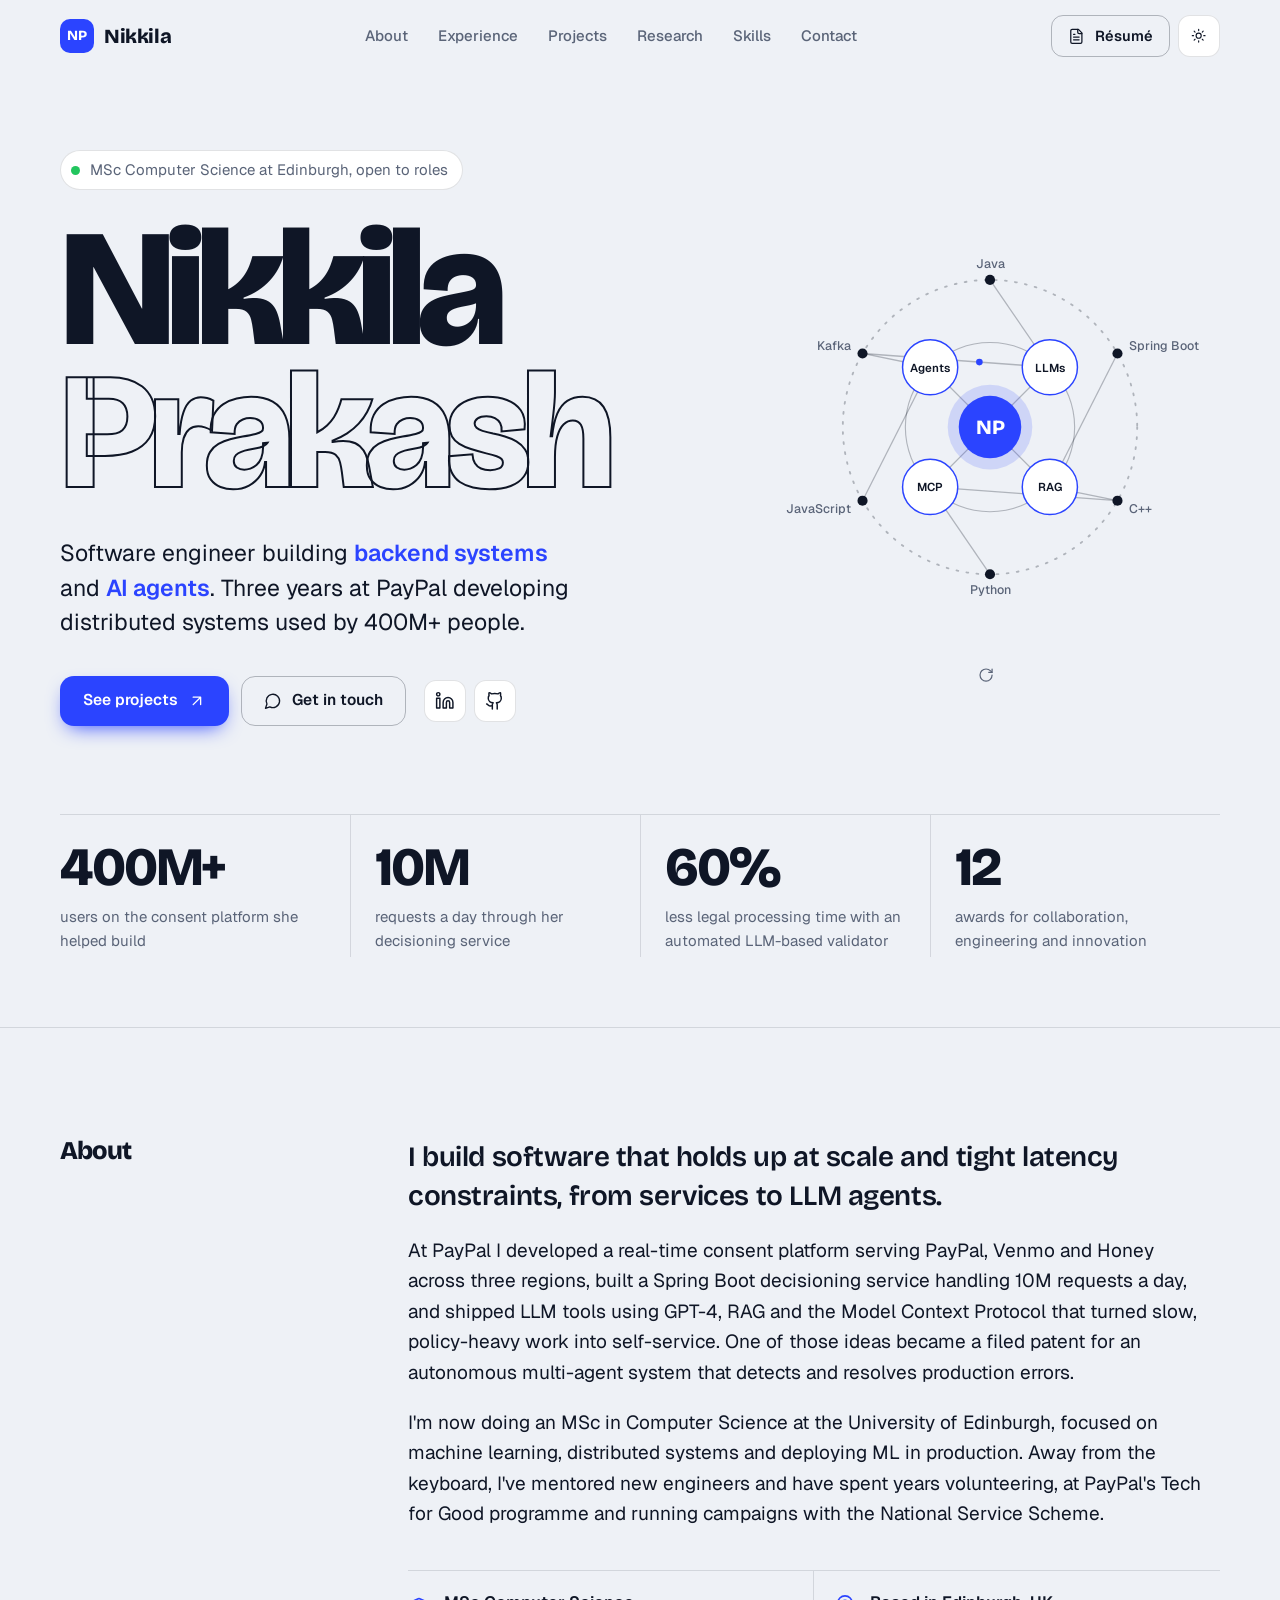
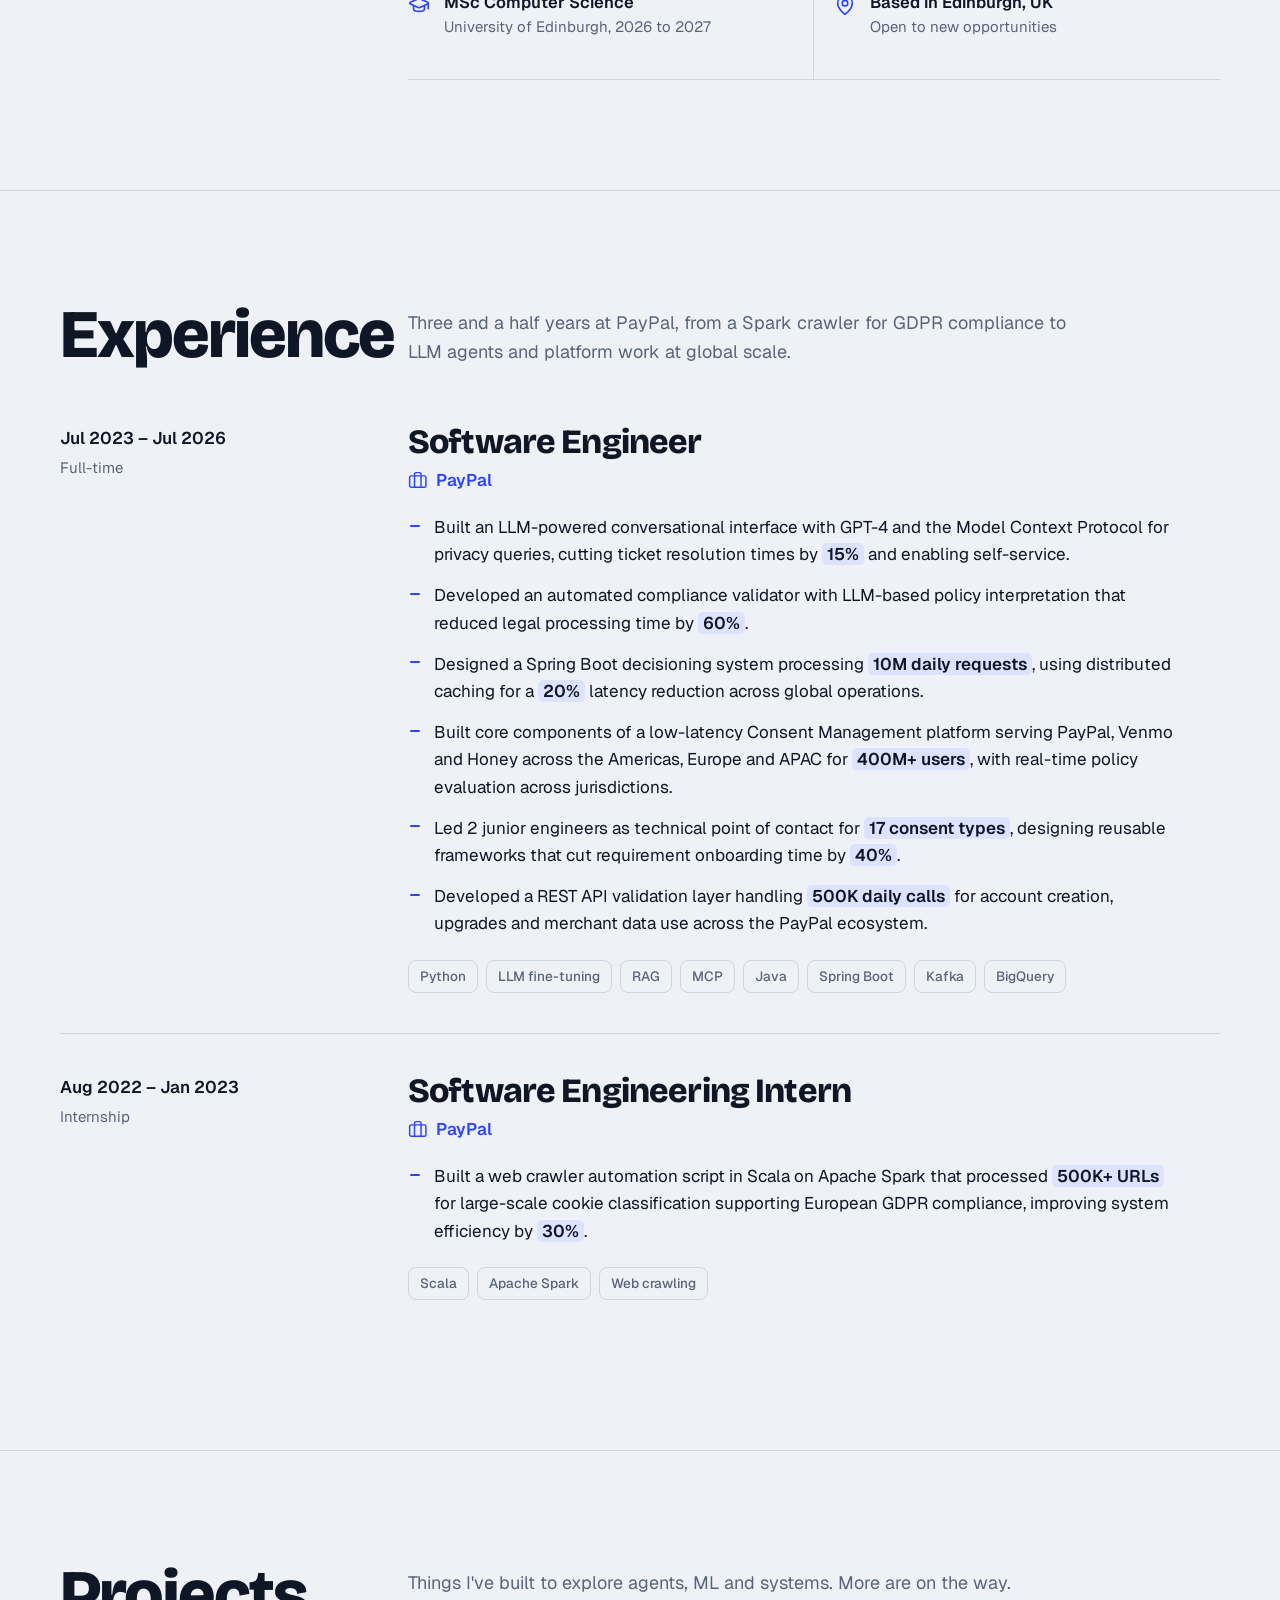
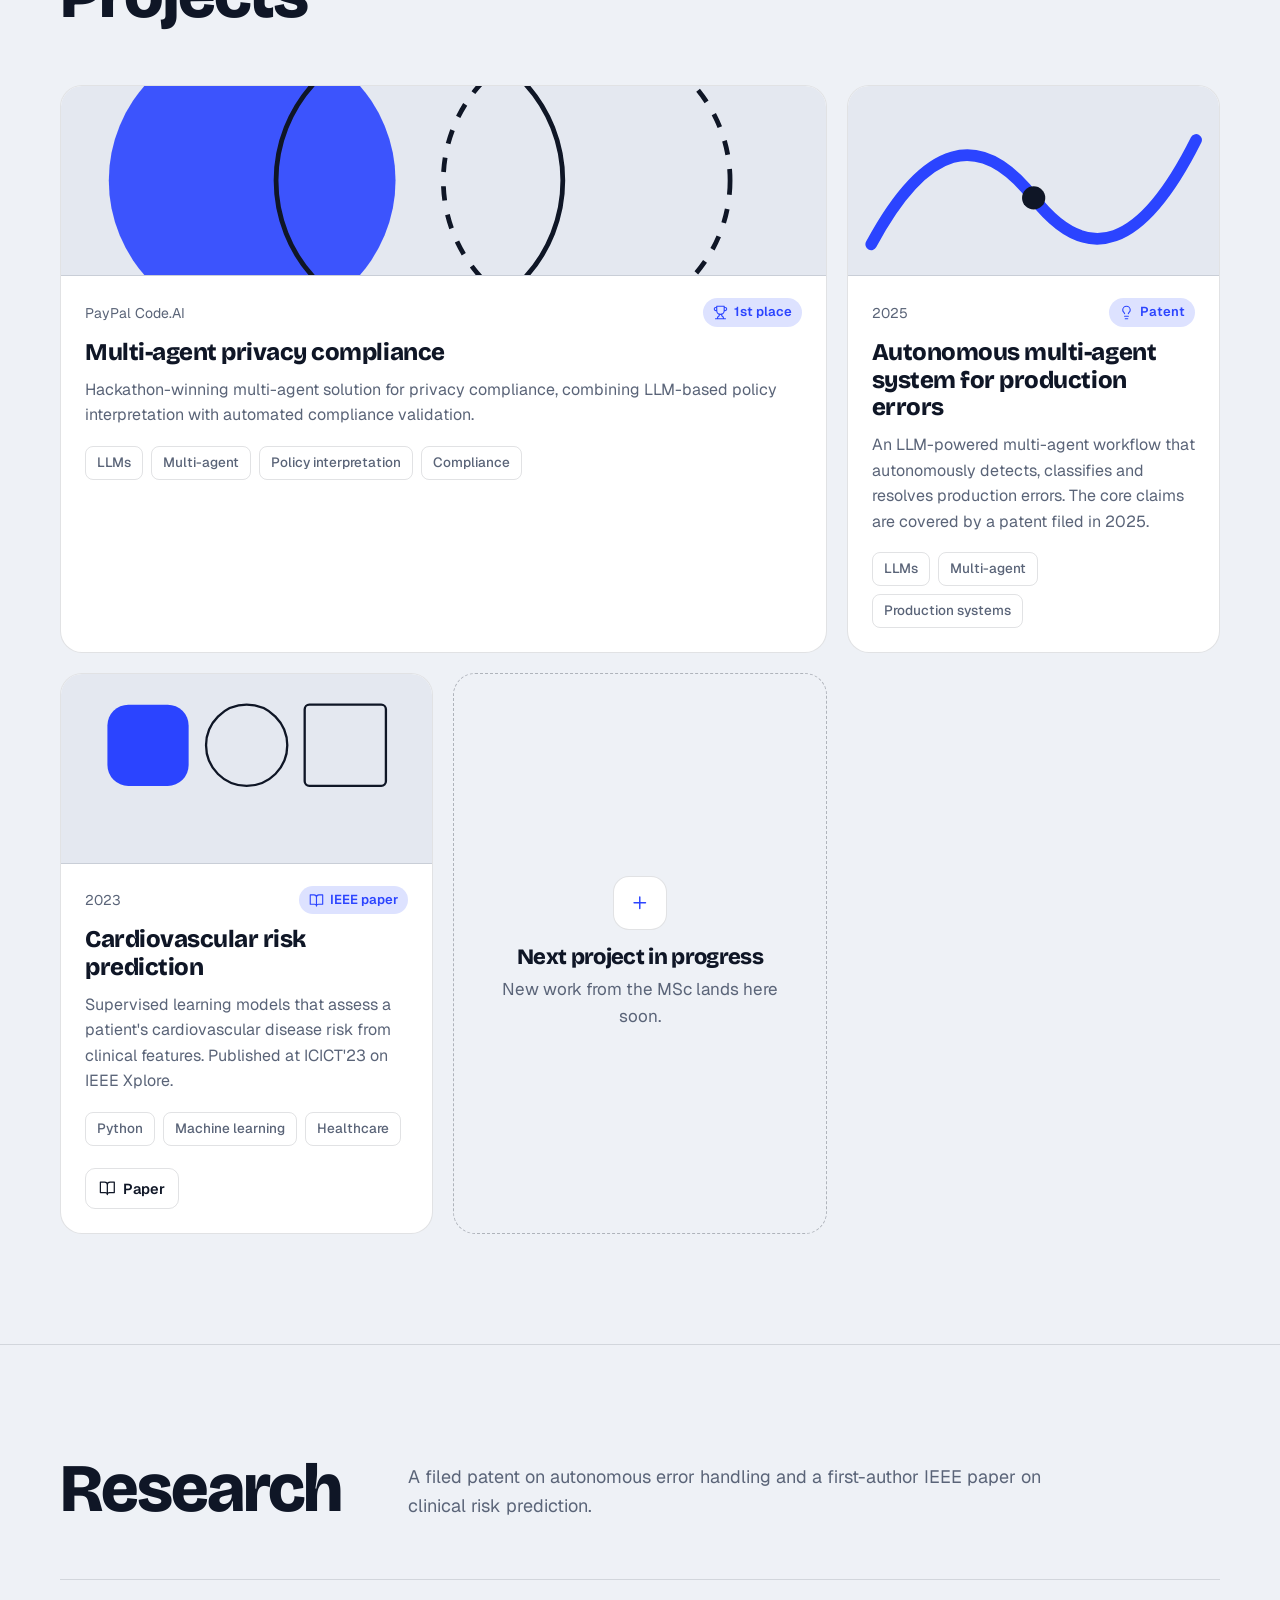
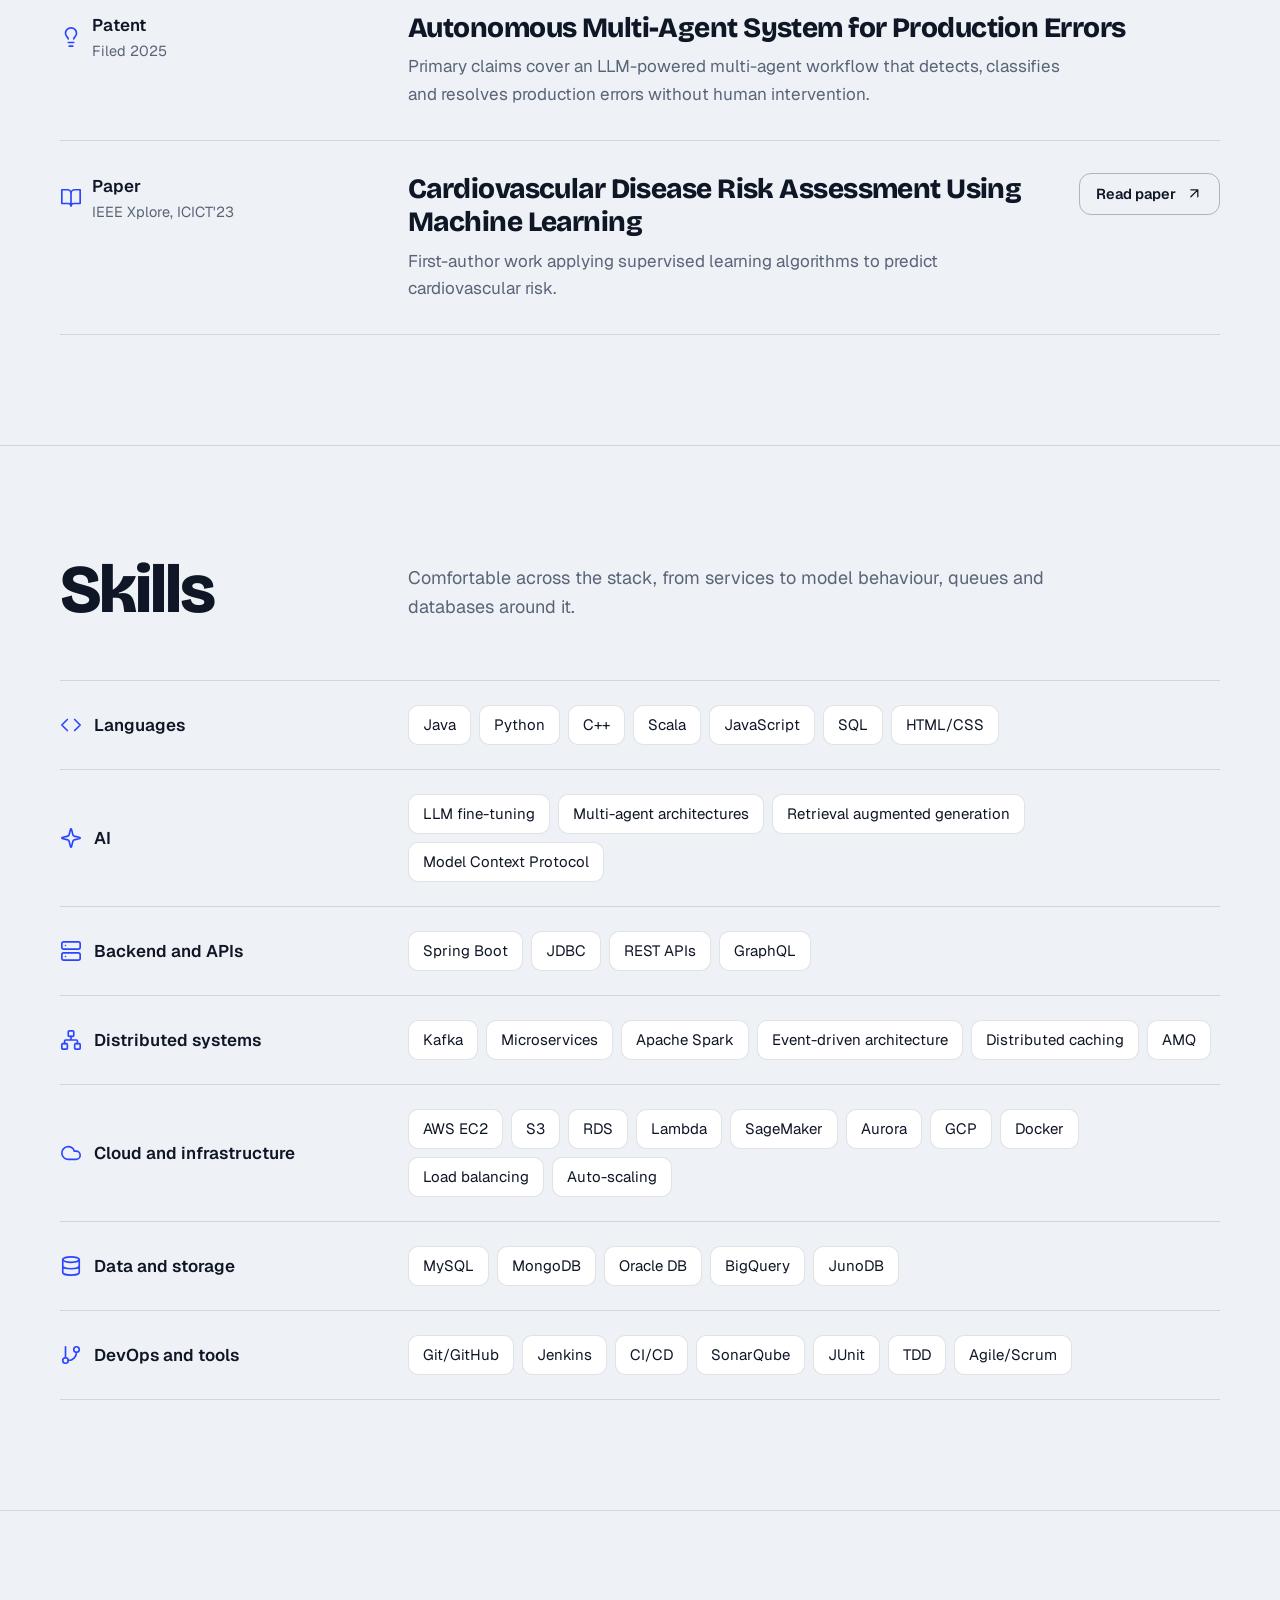
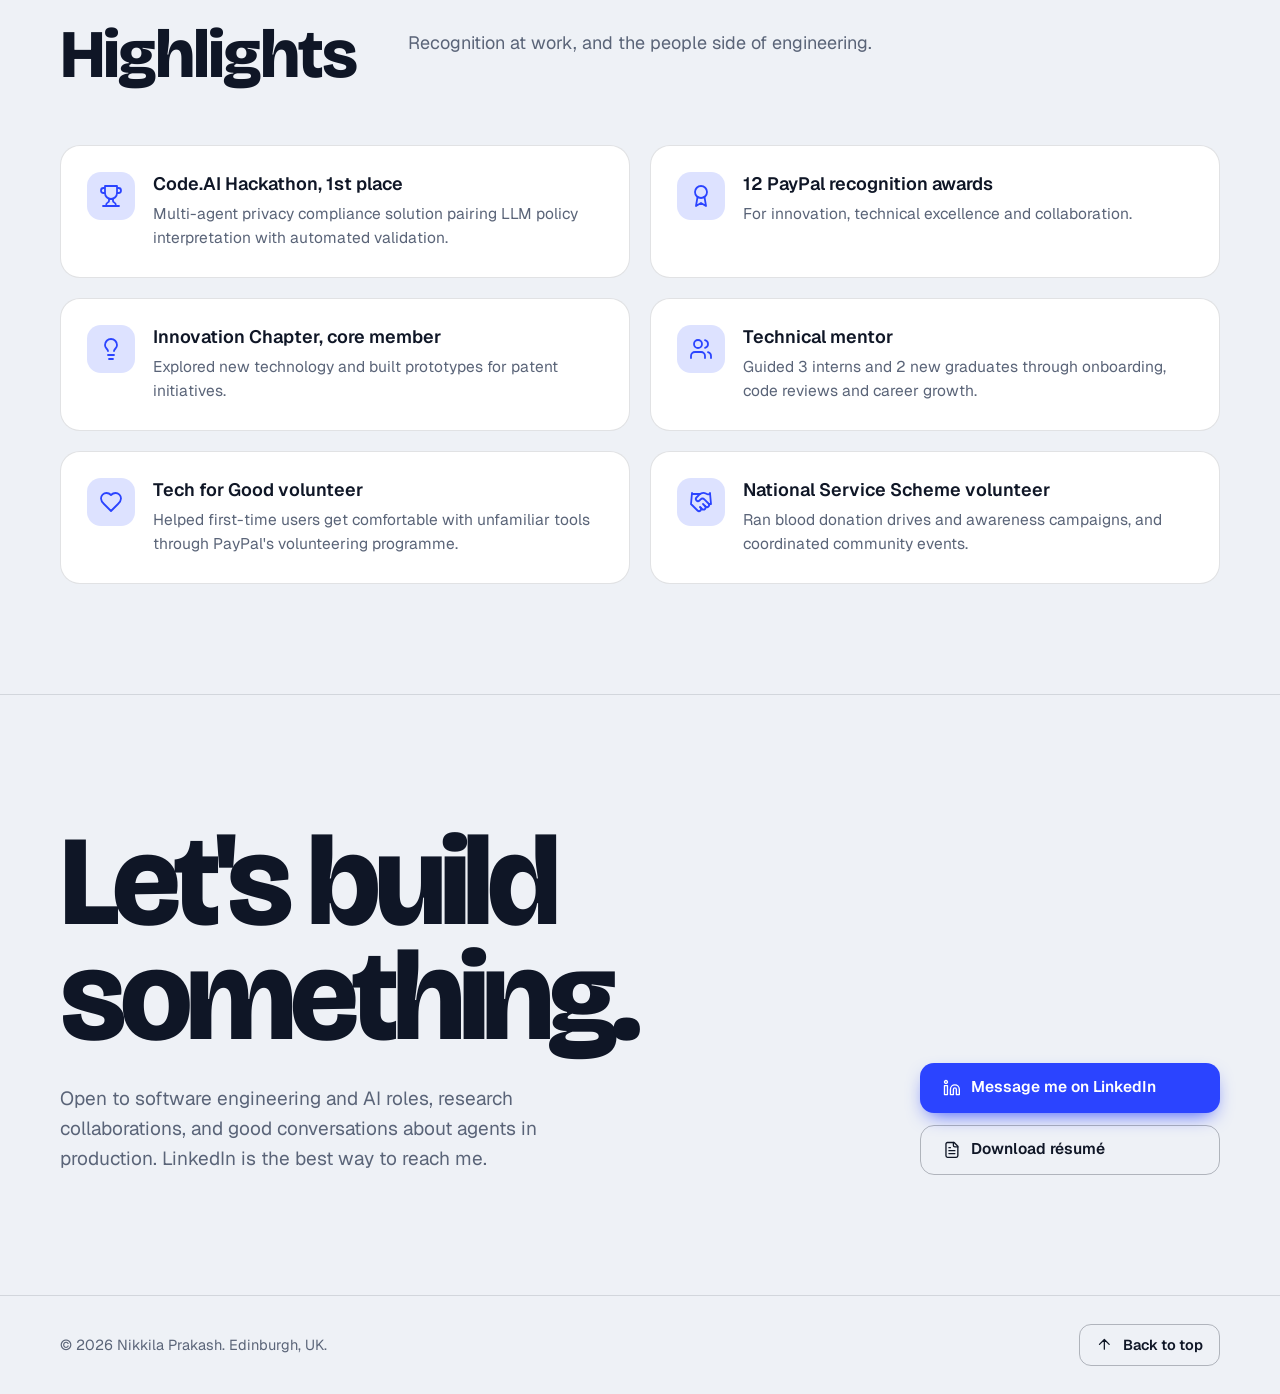
==== index.html @ 89d9faed "Initial portfolio" ====
<!doctype html>
<html lang="en">
<head>
<meta charset="utf-8">
<meta name="viewport" content="width=device-width, initial-scale=1">
<title>Nikkila Prakash | Software Engineer</title>
<meta name="description" content="Nikkila Prakash, software engineer building backend and AI systems. Three years at PayPal, now an MSc Computer Science student at the University of Edinburgh.">
<meta name="theme-color" content="#EEF1F6">
<link rel="icon" href="data:image/svg+xml,<svg xmlns='http://www.w3.org/2000/svg' viewBox='0 0 64 64'><rect width='64' height='64' rx='16' fill='%232B44FF'/><text x='50%' y='54%' dominant-baseline='middle' text-anchor='middle' font-family='Arial' font-weight='700' font-size='28' fill='white'>NP</text></svg>">
<link rel="preconnect" href="https://fonts.googleapis.com">
<link rel="preconnect" href="https://fonts.gstatic.com" crossorigin>
<link href="https://fonts.googleapis.com/css2?family=Bricolage+Grotesque:opsz,wght@12..96,400;12..96,600;12..96,800&family=Geist:wght@400;500;600&display=swap" rel="stylesheet">
<script>
  // Set theme before paint to avoid a flash
  (function () {
    var saved = null;
    try { saved = localStorage.getItem('theme'); } catch (e) {}
    var dark = saved ? saved === 'dark' : window.matchMedia('(prefers-color-scheme: dark)').matches;
    document.documentElement.setAttribute('data-theme', dark ? 'dark' : 'light');
  })();
</script>
<style>
  :root, [data-theme="light"] {
    --bg: #EEF1F6;
    --surface: #FFFFFF;
    --surface-2: #E4E8F0;
    --ink: #0F1626;
    --muted: #5A6478;
    --line: rgba(15, 22, 38, .12);
    --line-strong: rgba(15, 22, 38, .28);
    --accent: #2B44FF;
    --accent-ink: #FFFFFF;
    --accent-soft: #DDE2FF;
    --knob: #FFB020;
    --shadow: 0 1px 2px rgba(15,22,38,.06), 0 12px 32px -12px rgba(15,22,38,.18);
    --nav-bg: rgba(238, 241, 246, .78);
  }
  [data-theme="dark"] {
    --bg: #0B1020;
    --surface: #121933;
    --surface-2: #19213F;
    --ink: #E7EBF5;
    --muted: #98A1B8;
    --line: rgba(231, 235, 245, .11);
    --line-strong: rgba(231, 235, 245, .3);
    --accent: #8C9DFF;
    --accent-ink: #0B1020;
    --accent-soft: rgba(140, 157, 255, .15);
    --knob: #E7EBF5;
    --shadow: 0 1px 2px rgba(0,0,0,.3), 0 16px 40px -16px rgba(0,0,0,.6);
    --nav-bg: rgba(11, 16, 32, .75);
  }

  * { box-sizing: border-box; margin: 0; padding: 0; }
  html { scroll-behavior: smooth; scroll-padding-top: 88px; }
  body {
    font-family: 'Geist', system-ui, -apple-system, sans-serif;
    font-size: 17px;
    line-height: 1.6;
    background: var(--bg);
    color: var(--ink);
    -webkit-font-smoothing: antialiased;
    transition: background-color .4s ease, color .4s ease;
    overflow-x: hidden;
  }
  a { color: inherit; text-decoration: none; }
  img { max-width: 100%; display: block; }
  .wrap { width: min(1160px, 100% - 40px); margin-inline: auto; }
  .icon { width: 1.15em; height: 1.15em; flex: none; stroke: currentColor; fill: none; stroke-width: 1.8; stroke-linecap: round; stroke-linejoin: round; }
  :focus-visible { outline: 2px solid var(--accent); outline-offset: 3px; border-radius: 6px; }
  .skip { position: absolute; left: -999px; top: 8px; background: var(--accent); color: var(--accent-ink); padding: 8px 14px; border-radius: 8px; z-index: 100; }
  .skip:focus { left: 12px; }

  h1, h2, h3 { font-family: 'Bricolage Grotesque', sans-serif; font-weight: 800; letter-spacing: -0.03em; line-height: 1; }

  /* ---------- Scroll progress ---------- */
  .progress { position: fixed; top: 0; left: 0; height: 3px; width: 100%; background: var(--accent); transform-origin: 0 50%; transform: scaleX(0); z-index: 60; }

  /* ---------- Nav ---------- */
  .nav { position: fixed; inset: 0 0 auto 0; z-index: 50; transition: background-color .3s, border-color .3s; border-bottom: 1px solid transparent; }
  .nav.scrolled { background: var(--nav-bg); backdrop-filter: blur(14px) saturate(150%); -webkit-backdrop-filter: blur(14px) saturate(150%); border-bottom-color: var(--line); }
  .nav-inner { display: flex; align-items: center; justify-content: space-between; height: 72px; gap: 16px; }
  .brand { font-family: 'Bricolage Grotesque', sans-serif; font-weight: 800; font-size: 20px; letter-spacing: -0.02em; display: inline-flex; align-items: center; gap: 10px; }
  .brand-mark { width: 34px; height: 34px; border-radius: 10px; background: var(--accent); color: var(--accent-ink); display: grid; place-items: center; font-size: 14px; transition: transform .35s cubic-bezier(.3,1.6,.5,1); }
  .brand:hover .brand-mark { transform: rotate(-8deg) scale(1.06); }
  .nav-links { display: flex; gap: 2px; list-style: none; position: relative; }
  .nav-links a { display: block; padding: 8px 14px; border-radius: 999px; font-size: 15px; color: var(--muted); font-weight: 500; transition: color .2s, background-color .2s; }
  .nav-links a:hover { color: var(--ink); background: var(--surface-2); }
  .nav-links a.active { color: var(--accent); }
  .nav-actions { display: flex; align-items: center; gap: 8px; }
  .icon-btn { width: 42px; height: 42px; border-radius: 12px; display: grid; place-items: center; border: 1px solid var(--line); background: var(--surface); color: var(--ink); cursor: pointer; transition: transform .2s, border-color .2s, background-color .2s, color .2s; }
  .icon-btn:hover { border-color: var(--accent); color: var(--accent); transform: translateY(-2px); }
  .theme-btn .icon { transition: transform .5s cubic-bezier(.3,1.4,.5,1); }
  .theme-btn:hover .icon { transform: rotate(40deg); }
  [data-theme="dark"] .i-sun, [data-theme="light"] .i-moon { display: none; }
  .menu-btn { display: none; }

  /* ---------- Buttons ---------- */
  .btn { display: inline-flex; align-items: center; gap: 10px; height: 50px; padding: 0 22px; border-radius: 14px; font-weight: 600; font-size: 15.5px; border: 1px solid transparent; cursor: pointer; transition: transform .2s, background-color .2s, color .2s, border-color .2s, box-shadow .2s; font-family: inherit; }
  .btn .icon { transition: transform .25s; }
  .btn-primary { background: var(--accent); color: var(--accent-ink); box-shadow: 0 8px 20px -8px var(--accent); }
  .btn-primary:hover { transform: translateY(-2px); box-shadow: 0 14px 28px -10px var(--accent); }
  .btn-primary:hover .icon { transform: translate(2px, -2px); }
  .btn-outline { border-color: var(--line-strong); color: var(--ink); background: transparent; }
  .btn-outline:hover { border-color: var(--ink); background: var(--surface); transform: translateY(-2px); }
  .btn-sm { height: 42px; padding: 0 16px; border-radius: 12px; font-size: 14.5px; }

  /* ---------- Hero ---------- */
  .hero { padding: 150px 0 70px; position: relative; }
  .hero-grid { display: grid; grid-template-columns: 1fr 460px; align-items: center; gap: 40px; }
  .status { display: inline-flex; align-items: center; gap: 10px; font-size: 15px; color: var(--muted); padding: 7px 14px 7px 10px; border: 1px solid var(--line); border-radius: 999px; background: var(--surface); }
  .dot { width: 9px; height: 9px; border-radius: 50%; background: #22C55E; box-shadow: 0 0 0 0 rgba(34,197,94,.6); animation: ping 2.4s infinite; }
  @keyframes ping { 0% { box-shadow: 0 0 0 0 rgba(34,197,94,.55); } 70%, 100% { box-shadow: 0 0 0 9px rgba(34,197,94,0); } }
  .hero h1 { font-size: clamp(64px, 13vw, 176px); letter-spacing: -0.055em; line-height: .86; margin: 28px 0 32px; font-variation-settings: "opsz" 96; }
  .hero h1 span { display: block; }
  .hero h1 .outline { color: transparent; -webkit-text-stroke: 2px var(--ink); }
  .hero-lead { font-size: clamp(19px, 2.1vw, 23px); line-height: 1.5; max-width: 34ch; color: var(--ink); }
  .hero-lead strong { color: var(--accent); font-weight: 600; }
  .hero-ctas { display: flex; flex-wrap: wrap; align-items: center; gap: 12px; margin-top: 36px; }
  .socials { display: flex; gap: 8px; margin-left: 6px; }

  /* Rotating stack graph */
  .graph-wrap { display: flex; flex-direction: column; align-items: center; gap: 6px; width: 100%; }
  .graph { width: 100%; aspect-ratio: 1; cursor: grab; touch-action: manipulation; -webkit-tap-highlight-color: transparent; }
  .graph.spinning { cursor: grabbing; }
  .graph svg { width: 100%; height: 100%; overflow: visible; }
  .g-ring { fill: none; stroke: var(--line-strong); stroke-width: 1.2; }
  .g-ring.dash { stroke-dasharray: 2 9; stroke-linecap: round; stroke-width: 2; }
  .g-edge { stroke: var(--line-strong); stroke-width: 1.4; transition: stroke .25s, stroke-width .25s; }
  .g-edge.hot { stroke: var(--accent); stroke-width: 2.6; }
  .g-pulse { fill: var(--accent); }
  .g-halo { fill: var(--accent); opacity: .16; transform-origin: 0 0; animation: halo 3.2s ease-in-out infinite; }
  @keyframes halo { 50% { transform: scale(1.22); opacity: .05; } }
  .g-core { fill: var(--accent); }
  .g-core-text { fill: var(--accent-ink); font: 800 22px 'Bricolage Grotesque', sans-serif; text-anchor: middle; dominant-baseline: central; pointer-events: none; }
  .g-node { cursor: pointer; }
  .g-inner circle { fill: var(--surface); stroke: var(--accent); stroke-width: 1.6; transition: fill .25s; }
  .g-inner text { fill: var(--ink); font: 600 12.5px 'Geist', sans-serif; text-anchor: middle; dominant-baseline: central; pointer-events: none; transition: fill .25s; }
  .g-inner.hot circle { fill: var(--accent); }
  .g-inner.hot text { fill: var(--accent-ink); }
  .g-hit { fill: transparent; }
  .g-dot { fill: var(--ink); transition: fill .25s, r .25s; }
  .g-outer text { fill: var(--muted); font: 500 13.5px 'Geist', sans-serif; dominant-baseline: central; pointer-events: none; transition: fill .25s; }
  .g-outer.hot .g-dot { fill: var(--accent); r: 8px; }
  .g-outer.hot text { fill: var(--ink); }
  .graph-hint { display: inline-flex; align-items: center; gap: 8px; font-size: 14px; color: var(--muted); }
  .hint-touch { display: none; }
  @media (hover: none) { .hint-mouse { display: none; } .hint-touch { display: inline; } }

  /* Metrics row */
  .metrics { display: grid; grid-template-columns: repeat(4, 1fr); margin-top: 88px; border-top: 1px solid var(--line); }
  .metric { padding: 26px 24px 4px 0; }
  .metric + .metric { padding-left: 24px; border-left: 1px solid var(--line); }
  .metric-num { font-family: 'Bricolage Grotesque', sans-serif; font-weight: 800; font-size: clamp(36px, 4.4vw, 54px); letter-spacing: -0.04em; line-height: 1; }
  .metric p { color: var(--muted); font-size: 15px; margin-top: 10px; max-width: 24ch; }

  /* ---------- Sections ---------- */
  .section { padding: 110px 0; border-top: 1px solid var(--line); }
  .section-head { display: grid; grid-template-columns: 300px 1fr; gap: 48px; margin-bottom: 56px; align-items: start; }
  .section-head h2 { font-size: clamp(40px, 5.6vw, 68px); }
  .section-head p { color: var(--muted); max-width: 56ch; font-size: 18px; padding-top: 8px; }

  /* About */
  .about-grid { display: grid; grid-template-columns: 300px 1fr; gap: 48px; }
  .about-body p { font-size: 19px; max-width: 62ch; margin-bottom: 20px; }
  .about-body p:first-child { font-size: clamp(22px, 2.6vw, 28px); line-height: 1.4; font-family: 'Bricolage Grotesque', sans-serif; font-weight: 600; letter-spacing: -0.015em; }
  .facts { display: grid; grid-template-columns: repeat(2, 1fr); gap: 0; margin-top: 40px; border-top: 1px solid var(--line); }
  .fact { display: flex; gap: 14px; padding: 20px 16px 20px 0; border-bottom: 1px solid var(--line); }
  .fact:nth-child(odd) { border-right: 1px solid var(--line); }
  .fact:nth-child(even) { padding-left: 20px; }
  .fact .icon { color: var(--accent); margin-top: 3px; width: 22px; height: 22px; }
  .fact h3 { font-family: 'Geist', sans-serif; font-weight: 600; font-size: 16.5px; letter-spacing: 0; line-height: 1.35; }
  .fact p { color: var(--muted); font-size: 15px; margin-top: 2px; }

  /* Experience timeline */
  .timeline { list-style: none; }
  .job { display: grid; grid-template-columns: 300px 1fr; gap: 48px; padding: 40px 0; border-top: 1px solid var(--line); }
  .job:first-child { border-top: 0; padding-top: 0; }
  .job-when { font-size: 15px; color: var(--muted); }
  .job-when strong { display: block; color: var(--ink); font-size: 17px; font-weight: 600; margin-bottom: 4px; }
  .job h3 { font-size: clamp(26px, 3vw, 34px); letter-spacing: -0.025em; }
  .job .company { display: inline-flex; align-items: center; gap: 8px; color: var(--accent); font-weight: 600; margin: 8px 0 20px; }
  .job ul { list-style: none; display: grid; gap: 14px; }
  .job li { position: relative; padding-left: 26px; max-width: 70ch; }
  .job li::before { content: ""; position: absolute; left: 2px; top: .62em; width: 10px; height: 2px; background: var(--accent); border-radius: 2px; }
  .job li b { font-weight: 600; background: var(--accent-soft); padding: 0 5px; border-radius: 5px; }
  .tags { display: flex; flex-wrap: wrap; gap: 8px; margin-top: 22px; }
  .tag { font-size: 13.5px; font-weight: 500; padding: 5px 11px; border-radius: 8px; border: 1px solid var(--line); color: var(--muted); transition: color .2s, border-color .2s, background-color .2s; }
  .tag:hover { color: var(--accent); border-color: var(--accent); }

  /* Projects */
  .projects { display: grid; grid-template-columns: repeat(3, 1fr); gap: 20px; }
  .project { display: flex; flex-direction: column; background: var(--surface); border: 1px solid var(--line); border-radius: 22px; overflow: hidden; transition: transform .3s cubic-bezier(.3,1.3,.5,1), border-color .25s, box-shadow .3s; }
  .project:hover { transform: translateY(-6px); border-color: var(--accent); box-shadow: var(--shadow); }
  .project.featured { grid-column: span 2; }
  .project-visual { height: 190px; position: relative; overflow: hidden; background: var(--surface-2); border-bottom: 1px solid var(--line); }
  .project-visual img { width: 100%; height: 100%; object-fit: cover; transition: transform .5s; }
  .project:hover .project-visual img { transform: scale(1.04); }
  .project-art { position: absolute; inset: 0; display: grid; place-items: center; }
  .project-art svg { width: 100%; height: 100%; }
  .project-body { padding: 22px 24px 24px; display: flex; flex-direction: column; flex: 1; }
  .project-meta { display: flex; align-items: center; justify-content: space-between; gap: 10px; font-size: 14px; color: var(--muted); }
  .badge { display: inline-flex; align-items: center; gap: 6px; font-size: 13px; font-weight: 600; padding: 4px 10px; border-radius: 999px; background: var(--accent-soft); color: var(--accent); }
  .project h3 { font-size: 24px; margin: 12px 0 10px; letter-spacing: -0.02em; line-height: 1.15; }
  .project p { color: var(--muted); font-size: 16px; }
  .project .tags { margin-top: 18px; }
  .project-links { display: flex; gap: 8px; margin-top: auto; padding-top: 22px; }
  .project-links a { display: inline-flex; align-items: center; gap: 7px; font-size: 14.5px; font-weight: 600; padding: 8px 13px; border-radius: 10px; border: 1px solid var(--line); transition: border-color .2s, color .2s, background-color .2s; }
  .project-links a:hover { border-color: var(--accent); color: var(--accent); }
  .project-empty { border: 1.5px dashed var(--line-strong); border-radius: 22px; display: grid; place-items: center; text-align: center; padding: 40px 28px; color: var(--muted); min-height: 300px; }
  .project-empty .plus { width: 54px; height: 54px; border-radius: 16px; display: grid; place-items: center; margin: 0 auto 16px; background: var(--surface); border: 1px solid var(--line); color: var(--accent); transition: transform .4s cubic-bezier(.3,1.5,.5,1); }
  .project-empty:hover .plus { transform: rotate(90deg); }
  .project-empty h3 { color: var(--ink); font-size: 22px; margin-bottom: 8px; }

  /* Publications */
  .pubs { display: grid; gap: 0; }
  .pub { display: grid; grid-template-columns: 300px 1fr auto; gap: 48px; align-items: start; padding: 32px 0; border-top: 1px solid var(--line); }
  .pub:last-child { border-bottom: 1px solid var(--line); }
  .pub-kind { display: inline-flex; align-items: center; gap: 10px; font-weight: 600; }
  .pub-kind .icon { color: var(--accent); width: 22px; height: 22px; }
  .pub-kind small { display: block; color: var(--muted); font-weight: 400; font-size: 14.5px; }
  .pub h3 { font-size: clamp(22px, 2.4vw, 28px); letter-spacing: -0.02em; line-height: 1.2; margin-bottom: 8px; }
  .pub p { color: var(--muted); max-width: 60ch; }

  /* Skills */
  .skills { border-top: 1px solid var(--line); }
  .skill-row { display: grid; grid-template-columns: 300px 1fr; gap: 48px; padding: 24px 0; border-bottom: 1px solid var(--line); align-items: center; }
  .skill-row h3 { font-family: 'Geist', sans-serif; font-size: 17px; font-weight: 600; letter-spacing: 0; display: flex; align-items: center; gap: 12px; }
  .skill-row h3 .icon { color: var(--accent); width: 22px; height: 22px; }
  .chips { display: flex; flex-wrap: wrap; gap: 8px; }
  .chip { font-size: 15px; padding: 7px 14px; border-radius: 10px; background: var(--surface); border: 1px solid var(--line); transition: transform .2s, border-color .2s, color .2s; cursor: default; }
  .chip:hover { transform: translateY(-2px); border-color: var(--accent); color: var(--accent); }

  /* Highlights */
  .highlights { display: grid; grid-template-columns: repeat(2, 1fr); gap: 20px; }
  .hl { display: flex; gap: 18px; padding: 26px; border-radius: 20px; background: var(--surface); border: 1px solid var(--line); transition: border-color .25s, transform .25s; }
  .hl:hover { border-color: var(--accent); transform: translateY(-3px); }
  .hl-icon { width: 48px; height: 48px; border-radius: 14px; background: var(--accent-soft); color: var(--accent); display: grid; place-items: center; flex: none; transition: transform .35s cubic-bezier(.3,1.5,.5,1); }
  .hl:hover .hl-icon { transform: rotate(-8deg) scale(1.08); }
  .hl-icon .icon { width: 24px; height: 24px; }
  .hl h3 { font-family: 'Geist', sans-serif; font-weight: 600; font-size: 18px; letter-spacing: 0; line-height: 1.3; margin-bottom: 6px; }
  .hl p { color: var(--muted); font-size: 15.5px; }

  /* Contact */
  .contact { padding: 130px 0 120px; border-top: 1px solid var(--line); }
  .contact h2 { font-size: clamp(52px, 10vw, 136px); letter-spacing: -0.05em; line-height: .9; max-width: 11ch; }
  .contact-grid { display: grid; grid-template-columns: 1fr auto; gap: 48px; align-items: end; }
  .contact p { color: var(--muted); font-size: 19px; max-width: 44ch; margin-top: 28px; }
  .contact-actions { display: flex; flex-direction: column; gap: 12px; min-width: 300px; }

  footer { border-top: 1px solid var(--line); padding: 28px 0; font-size: 14.5px; color: var(--muted); }
  footer .wrap { display: flex; justify-content: space-between; align-items: center; gap: 16px; flex-wrap: wrap; }

  /* Hero entrance: the one orchestrated motion moment */
  .rise { opacity: 0; transform: translateY(24px); animation: rise .9s cubic-bezier(.2,.8,.2,1) forwards; }
  .rise:nth-child(2) { animation-delay: .08s; } .d2 { animation-delay: .16s; } .d3 { animation-delay: .26s; } .d4 { animation-delay: .36s; } .d5 { animation-delay: .5s; }
  @keyframes rise { to { opacity: 1; transform: none; } }

  /* ---------- Responsive ---------- */
  @media (max-width: 980px) {
    .section-head, .about-grid, .job, .skill-row { grid-template-columns: 1fr; gap: 16px; }
    .pub { grid-template-columns: 1fr; gap: 14px; }
    .projects { grid-template-columns: repeat(2, 1fr); }
    .metrics { grid-template-columns: repeat(2, 1fr); }
    .metric:nth-child(3) { border-left: 0; padding-left: 0; }
    .metric:nth-child(n+3) { border-top: 1px solid var(--line); margin-top: 20px; }
    .contact-grid { grid-template-columns: 1fr; }
  }
  @media (max-width: 860px) {
    .nav-links { display: none; position: absolute; top: 72px; left: 20px; right: 20px; flex-direction: column; background: var(--surface); border: 1px solid var(--line); border-radius: 18px; padding: 10px; box-shadow: var(--shadow); }
    .nav-links.open { display: flex; }
    .nav-links a { padding: 12px 14px; font-size: 16px; }
    .menu-btn { display: grid; }
    .menu-btn .i-x { display: none; }
    .menu-btn[aria-expanded="true"] .i-x { display: block; }
    .menu-btn[aria-expanded="true"] .i-menu { display: none; }
    .nav-actions .btn-sm { display: none; }
    .hero-grid { grid-template-columns: 1fr; }
    .graph-wrap { margin-top: 8px; }
    .graph { width: min(360px, 100%); }
  }
  @media (max-width: 640px) {
    body { font-size: 16px; }
    .wrap { width: calc(100% - 32px); }
    .hero { padding-top: 120px; }
    .hero h1 .outline { -webkit-text-stroke-width: 1.5px; }
    .projects, .highlights, .facts { grid-template-columns: 1fr; }
    .project.featured { grid-column: auto; }
    .fact:nth-child(odd) { border-right: 0; }
    .fact:nth-child(even) { padding-left: 0; }
    .section { padding: 80px 0; }
    .socials { margin-left: 0; }
    .contact-actions { min-width: 0; }
    .metric { padding-right: 12px; }
    .metric + .metric { padding-left: 12px; }
    .metric:nth-child(3) { padding-left: 0; }
  }
  @media (prefers-reduced-motion: reduce) {
    *, *::before, *::after { animation-duration: .01ms !important; animation-delay: 0s !important; transition-duration: .01ms !important; }
    html { scroll-behavior: auto; }
    .rise { opacity: 1; transform: none; }
  }
</style>
</head>
<body>
<a class="skip" href="#main">Skip to content</a>
<div class="progress" id="progress"></div>

<!-- ================= NAV ================= -->
<header class="nav" id="nav">
  <div class="wrap nav-inner">
    <a href="#top" class="brand" aria-label="Nikkila Prakash, back to top"><span class="brand-mark">NP</span>Nikkila</a>
    <ul class="nav-links" id="navLinks">
      <li><a href="#about">About</a></li>
      <li><a href="#experience">Experience</a></li>
      <li><a href="#projects">Projects</a></li>
      <li><a href="#research">Research</a></li>
      <li><a href="#skills">Skills</a></li>
      <li><a href="#contact">Contact</a></li>
    </ul>
    <div class="nav-actions">
      <a class="btn btn-outline btn-sm" href="resume.pdf" target="_blank" rel="noopener"><i data-icon="file"></i>Résumé</a>
      <button class="icon-btn theme-btn" data-theme-toggle aria-label="Switch colour theme">
        <i data-icon="sun" class="i-sun"></i><i data-icon="moon" class="i-moon"></i>
      </button>
      <button class="icon-btn menu-btn" id="menuBtn" aria-label="Open menu" aria-expanded="false" aria-controls="navLinks">
        <i data-icon="menu" class="i-menu"></i><i data-icon="x" class="i-x"></i>
      </button>
    </div>
  </div>
</header>

<main id="main">
<!-- ================= HERO ================= -->
<section class="hero" id="top">
  <div class="wrap">
    <div class="hero-grid">
      <div>
        <span class="status rise"><span class="dot"></span>MSc Computer Science at Edinburgh, open to roles</span>
        <h1 class="rise d2"><span>Nikkila</span><span class="outline">Prakash</span></h1>
        <p class="hero-lead rise d3">Software engineer building <strong>backend systems</strong> and <strong>AI agents</strong>. Three years at PayPal developing distributed systems used by 400M+ people.</p>
        <div class="hero-ctas rise d4">
          <a class="btn btn-primary" href="#projects">See projects<i data-icon="arrowUpRight"></i></a>
          <a class="btn btn-outline" href="#contact"><i data-icon="message"></i>Get in touch</a>
          <div class="socials">
            <a class="icon-btn" href="https://linkedin.com/in/nikkila-prakash" target="_blank" rel="noopener" aria-label="LinkedIn"><i data-icon="linkedin"></i></a>
            <!-- TODO: replace with Nikkila's GitHub URL -->
            <a class="icon-btn" href="https://github.com/nikkilaprakash" target="_blank" rel="noopener" aria-label="GitHub"><i data-icon="github"></i></a>
          </div>
        </div>
      </div>
      <div class="graph-wrap rise d5">
        <div class="graph" id="graph" role="img" aria-label="Diagram of the AI and backend tools Nikkila works with">
          <svg viewBox="-250 -250 500 500" id="graphSvg"></svg>
        </div>
        <span class="graph-hint"><i data-icon="rotate"></i><span class="hint-mouse"></span><span class="hint-touch">Tap to spin the stack</span></span>
      </div>
    </div>

    <div class="metrics">
      <div class="metric"><div class="metric-num" data-count="400" data-suffix="M+">400M+</div><p>users on the consent platform she helped build</p></div>
      <div class="metric"><div class="metric-num" data-count="10" data-suffix="M">10M</div><p>requests a day through her decisioning service</p></div>
      <div class="metric"><div class="metric-num" data-count="60" data-suffix="%">60%</div><p>less legal processing time with an automated LLM-based validator</p></div>
      <div class="metric"><div class="metric-num" data-count="12" data-suffix="">12</div><p>awards for collaboration, engineering and innovation</p></div>
    </div>
  </div>
</section>

<!-- ================= ABOUT ================= -->
<section class="section" id="about">
  <div class="wrap about-grid">
    <h2>About</h2>
    <div class="about-body">
      <p>I build software that holds up at scale and tight latency constraints, from services to LLM agents.</p>
      <p>At PayPal I developed a real-time consent platform serving PayPal, Venmo and Honey across three regions, built a Spring Boot decisioning service handling 10M requests a day, and shipped LLM tools using GPT-4, RAG and the Model Context Protocol that turned slow, policy-heavy work into self-service. One of those ideas became a filed patent for an autonomous multi-agent system that detects and resolves production errors.</p>
      <p>I'm now doing an MSc in Computer Science at the University of Edinburgh, focused on machine learning, distributed systems and deploying ML in production. Away from the keyboard, I've mentored new engineers and have spent years volunteering, at PayPal's Tech for Good programme and running campaigns with the National Service Scheme.</p>

      <div class="facts">
        <div class="fact"><i data-icon="cap"></i><div><h3>MSc Computer Science</h3><p>University of Edinburgh, 2026 to 2027</p></div></div>
        <div class="fact"><i data-icon="pin"></i><div><h3>Based in Edinburgh, UK</h3><p>Open to new opportunities</p></div></div>
      </div>
    </div>
  </div>
</section>

<!-- ================= EXPERIENCE ================= -->
<section class="section" id="experience">
  <div class="wrap">
    <div class="section-head">
      <h2>Experience</h2>
      <p>Three and a half years at PayPal, from a Spark crawler for GDPR compliance to LLM agents and platform work at global scale.</p>
    </div>
    <ol class="timeline">
      <li class="job">
        <div class="job-when"><strong>Jul 2023 – Jul 2026</strong>Full-time</div>
        <div>
          <h3>Software Engineer</h3>
          <div class="company"><i data-icon="briefcase"></i>PayPal</div>
          <ul>
            <li>Built an LLM-powered conversational interface with GPT-4 and the Model Context Protocol for privacy queries, cutting ticket resolution times by <b>15%</b> and enabling self-service.</li>
            <li>Developed an automated compliance validator with LLM-based policy interpretation that reduced legal processing time by <b>60%</b>.</li>
            <li>Designed a Spring Boot decisioning system processing <b>10M daily requests</b>, using distributed caching for a <b>20%</b> latency reduction across global operations.</li>
            <li>Built core components of a low-latency Consent Management platform serving PayPal, Venmo and Honey across the Americas, Europe and APAC for <b>400M+ users</b>, with real-time policy evaluation across jurisdictions.</li>
            <li>Led 2 junior engineers as technical point of contact for <b>17 consent types</b>, designing reusable frameworks that cut requirement onboarding time by <b>40%</b>.</li>
            <li>Developed a REST API validation layer handling <b>500K daily calls</b> for account creation, upgrades and merchant data use across the PayPal ecosystem.</li>
          </ul>
          <div class="tags"><span class="tag">Python</span><span class="tag">LLM fine-tuning</span><span class="tag">RAG</span><span class="tag">MCP</span><span class="tag">Java</span><span class="tag">Spring Boot</span><span class="tag">Kafka</span><span class="tag">BigQuery</span></div>
        </div>
      </li>
      <li class="job">
        <div class="job-when"><strong>Aug 2022 – Jan 2023</strong>Internship</div>
        <div>
          <h3>Software Engineering Intern</h3>
          <div class="company"><i data-icon="briefcase"></i>PayPal</div>
          <ul>
            <li>Built a web crawler automation script in Scala on Apache Spark that processed <b>500K+ URLs</b> for large-scale cookie classification supporting European GDPR compliance, improving system efficiency by <b>30%</b>.</li>
          </ul>
          <div class="tags"><span class="tag">Scala</span><span class="tag">Apache Spark</span><span class="tag">Web crawling</span></div>
        </div>
      </li>
    </ol>
  </div>
</section>

<!-- ================= PROJECTS ================= -->
<section class="section" id="projects">
  <div class="wrap">
    <div class="section-head">
      <h2>Projects</h2>
      <p>Things I've built to explore agents, ML and systems. More are on the way.</p>
    </div>
    <!-- Cards are generated from the PROJECTS list in the script at the bottom of this file -->
    <div class="projects" id="projectGrid"></div>
  </div>
</section>

<!-- ================= RESEARCH ================= -->
<section class="section" id="research">
  <div class="wrap">
    <div class="section-head">
      <h2>Research</h2>
      <p>A filed patent on autonomous error handling and a first-author IEEE paper on clinical risk prediction.</p>
    </div>
    <div class="pubs">
      <article class="pub">
        <div class="pub-kind"><i data-icon="lightbulb"></i><div>Patent<small>Filed 2025</small></div></div>
        <div>
          <h3>Autonomous Multi-Agent System for Production Errors</h3>
          <p>Primary claims cover an LLM-powered multi-agent workflow that detects, classifies and resolves production errors without human intervention.</p>
        </div>
        <span></span>
      </article>
      <article class="pub">
        <div class="pub-kind"><i data-icon="book"></i><div>Paper<small>IEEE Xplore, ICICT'23</small></div></div>
        <div>
          <h3>Cardiovascular Disease Risk Assessment Using Machine Learning</h3>
          <p>First-author work applying supervised learning algorithms to predict cardiovascular risk.</p>
        </div>
        <!-- TODO: swap in the direct IEEE Xplore link -->
        <a class="btn btn-outline btn-sm" href="https://ieeexplore.ieee.org/search/searchresult.jsp?queryText=Cardiovascular%20Disease%20Risk%20Assessment%20Using%20Machine%20Learning" target="_blank" rel="noopener">Read paper<i data-icon="arrowUpRight"></i></a>
      </article>
    </div>
  </div>
</section>

<!-- ================= SKILLS ================= -->
<section class="section" id="skills">
  <div class="wrap">
    <div class="section-head">
      <h2>Skills</h2>
      <p>Comfortable across the stack, from services to model behaviour, queues and databases around it.</p>
    </div>
    <div class="skills">
      <div class="skill-row"><h3><i data-icon="code"></i>Languages</h3><div class="chips"><span class="chip">Java</span><span class="chip">Python</span><span class="chip">C++</span><span class="chip">Scala</span><span class="chip">JavaScript</span><span class="chip">SQL</span><span class="chip">HTML/CSS</span></div></div>
      <div class="skill-row"><h3><i data-icon="sparkles"></i>AI</h3><div class="chips"><span class="chip">LLM fine-tuning</span><span class="chip">Multi-agent architectures</span><span class="chip">Retrieval augmented generation</span><span class="chip">Model Context Protocol</span></div></div>
      <div class="skill-row"><h3><i data-icon="server"></i>Backend and APIs</h3><div class="chips"><span class="chip">Spring Boot</span><span class="chip">JDBC</span><span class="chip">REST APIs</span><span class="chip">GraphQL</span></div></div>
      <div class="skill-row"><h3><i data-icon="network"></i>Distributed systems</h3><div class="chips"><span class="chip">Kafka</span><span class="chip">Microservices</span><span class="chip">Apache Spark</span><span class="chip">Event-driven architecture</span><span class="chip">Distributed caching</span><span class="chip">AMQ</span></div></div>
      <div class="skill-row"><h3><i data-icon="cloud"></i>Cloud and infrastructure</h3><div class="chips"><span class="chip">AWS EC2</span><span class="chip">S3</span><span class="chip">RDS</span><span class="chip">Lambda</span><span class="chip">SageMaker</span><span class="chip">Aurora</span><span class="chip">GCP</span><span class="chip">Docker</span><span class="chip">Load balancing</span><span class="chip">Auto-scaling</span></div></div>
      <div class="skill-row"><h3><i data-icon="database"></i>Data and storage</h3><div class="chips"><span class="chip">MySQL</span><span class="chip">MongoDB</span><span class="chip">Oracle DB</span><span class="chip">BigQuery</span><span class="chip">JunoDB</span></div></div>
      <div class="skill-row"><h3><i data-icon="branch"></i>DevOps and tools</h3><div class="chips"><span class="chip">Git/GitHub</span><span class="chip">Jenkins</span><span class="chip">CI/CD</span><span class="chip">SonarQube</span><span class="chip">JUnit</span><span class="chip">TDD</span><span class="chip">Agile/Scrum</span></div></div>
    </div>
  </div>
</section>

<!-- ================= HIGHLIGHTS ================= -->
<section class="section" id="highlights">
  <div class="wrap">
    <div class="section-head">
      <h2>Highlights</h2>
      <p>Recognition at work, and the people side of engineering.</p>
    </div>
    <div class="highlights">
      <div class="hl"><div class="hl-icon"><i data-icon="trophy"></i></div><div><h3>Code.AI Hackathon, 1st place</h3><p>Multi-agent privacy compliance solution pairing LLM policy interpretation with automated validation.</p></div></div>
      <div class="hl"><div class="hl-icon"><i data-icon="award"></i></div><div><h3>12 PayPal recognition awards</h3><p>For innovation, technical excellence and collaboration.</p></div></div>
      <div class="hl"><div class="hl-icon"><i data-icon="lightbulb"></i></div><div><h3>Innovation Chapter, core member</h3><p>Explored new technology and built prototypes for patent initiatives.</p></div></div>
      <div class="hl"><div class="hl-icon"><i data-icon="users"></i></div><div><h3>Technical mentor</h3><p>Guided 3 interns and 2 new graduates through onboarding, code reviews and career growth.</p></div></div>
      <div class="hl"><div class="hl-icon"><i data-icon="heart"></i></div><div><h3>Tech for Good volunteer</h3><p>Helped first-time users get comfortable with unfamiliar tools through PayPal's volunteering programme.</p></div></div>
      <div class="hl"><div class="hl-icon"><i data-icon="handshake"></i></div><div><h3>National Service Scheme volunteer</h3><p>Ran blood donation drives and awareness campaigns, and coordinated community events.</p></div></div>
    </div>
  </div>
</section>

<!-- ================= CONTACT ================= -->
<section class="contact" id="contact">
  <div class="wrap contact-grid">
    <div>
      <h2>Let's build something.</h2>
      <p>Open to software engineering and AI roles, research collaborations, and good conversations about agents in production. LinkedIn is the best way to reach me.</p>
    </div>
    <div class="contact-actions">
      <a class="btn btn-primary" href="https://linkedin.com/in/nikkila-prakash" target="_blank" rel="noopener"><i data-icon="linkedin"></i>Message me on LinkedIn</a>
      <a class="btn btn-outline" href="resume.pdf" target="_blank" rel="noopener"><i data-icon="file"></i>Download résumé</a>
    </div>
  </div>
</section>
</main>

<footer>
  <div class="wrap">
    <span>© <span id="year">2026</span> Nikkila Prakash. Edinburgh, UK.</span>
    <a href="#top" class="btn btn-outline btn-sm"><i data-icon="arrowUp"></i>Back to top</a>
  </div>
</footer>

<script>
/* =====================================================================
   PROJECTS: add new projects here. Each entry becomes a card.
   Fields:
     title       (required)
     description (required)
     year        e.g. "2026"
     badge       short label, e.g. "Patent" (optional)
     badgeIcon   icon for the badge: "trophy", "lightbulb", "book", "sparkles"
     tags        list of tech names
     image       path to a screenshot, e.g. "images/my-project.png" (optional;
                 if missing, a generated pattern is shown)
     links       { github: "...", live: "...", paper: "..." } (all optional)
     featured    true to make the card twice as wide (optional)
   ===================================================================== */
const PROJECTS = [
  {
    title: "Multi-agent privacy compliance",
    description: "Hackathon-winning multi-agent solution for privacy compliance, combining LLM-based policy interpretation with automated compliance validation.",
    year: "PayPal Code.AI",
    badge: "1st place",
    badgeIcon: "trophy",
    tags: ["LLMs", "Multi-agent", "Policy interpretation", "Compliance"],
    featured: true,
    links: {}
  },
  {
    title: "Autonomous multi-agent system for production errors",
    description: "An LLM-powered multi-agent workflow that autonomously detects, classifies and resolves production errors. The core claims are covered by a patent filed in 2025.",
    year: "2025",
    badge: "Patent",
    badgeIcon: "lightbulb",
    tags: ["LLMs", "Multi-agent", "Production systems"],
    links: {}
  },
  {
    title: "Cardiovascular risk prediction",
    description: "Supervised learning models that assess a patient's cardiovascular disease risk from clinical features. Published at ICICT'23 on IEEE Xplore.",
    year: "2023",
    badge: "IEEE paper",
    badgeIcon: "book",
    tags: ["Python", "Machine learning", "Healthcare"],
    links: { paper: "https://ieeexplore.ieee.org/search/searchresult.jsp?queryText=Cardiovascular%20Disease%20Risk%20Assessment%20Using%20Machine%20Learning" }
  }
  // , { title: "Next project", description: "...", year: "2026", tags: ["..."], links: { github: "https://github.com/..." } }
];

/* ---------- Icons (Lucide, MIT) ---------- */
const ICONS = {
  sun: '<circle cx="12" cy="12" r="4"/><path d="M12 2v2M12 20v2M4.93 4.93l1.41 1.41M17.66 17.66l1.41 1.41M2 12h2M20 12h2M6.34 17.66l-1.41 1.41M19.07 4.93l-1.41 1.41"/>',
  moon: '<path d="M12 3a6 6 0 0 0 9 9 9 9 0 1 1-9-9Z"/>',
  menu: '<path d="M4 6h16M4 12h16M4 18h16"/>',
  x: '<path d="M18 6 6 18M6 6l12 12"/>',
  mail: '<rect x="2" y="4" width="20" height="16" rx="2"/><path d="m22 7-8.97 5.7a1.94 1.94 0 0 1-2.06 0L2 7"/>',
  linkedin: '<path d="M16 8a6 6 0 0 1 6 6v7h-4v-7a2 2 0 0 0-4 0v7h-4v-7a6 6 0 0 1 6-6z"/><rect x="2" y="9" width="4" height="12"/><circle cx="4" cy="4" r="2"/>',
  github: '<path d="M15 22v-4a4.8 4.8 0 0 0-1-3.5c3 0 6-2 6-5.5.08-1.25-.27-2.48-1-3.5.28-1.15.28-2.35 0-3.5 0 0-1 0-3 1.5-2.64-.5-5.36-.5-8 0C6 2 5 2 5 2c-.3 1.15-.3 2.35 0 3.5A5.4 5.4 0 0 0 4 9c0 3.5 3 5.5 6 5.5-.39.49-.68 1.05-.85 1.65S8.93 17.38 9 18v4"/><path d="M9 18c-4.51 2-5-2-7-2"/>',
  arrowUpRight: '<path d="M7 7h10v10M7 17 17 7"/>',
  arrowUp: '<path d="m5 12 7-7 7 7M12 19V5"/>',
  file: '<path d="M15 2H6a2 2 0 0 0-2 2v16a2 2 0 0 0 2 2h12a2 2 0 0 0 2-2V7Z"/><path d="M14 2v4a2 2 0 0 0 2 2h4M16 13H8M16 17H8M10 9H8"/>',
  rotate: '<path d="M21 12a9 9 0 1 1-9-9c2.52 0 4.93 1 6.74 2.74L21 8"/><path d="M21 3v5h-5"/>',
  message: '<path d="M7.9 20A9 9 0 1 0 4 16.1L2 22Z"/>',
  copy: '<rect x="8" y="8" width="14" height="14" rx="2"/><path d="M4 16c-1.1 0-2-.9-2-2V4c0-1.1.9-2 2-2h10c1.1 0 2 .9 2 2"/>',
  check: '<path d="M20 6 9 17l-5-5"/>',
  pin: '<path d="M20 10c0 5-5.54 10.19-7.4 11.8a1 1 0 0 1-1.2 0C9.54 20.19 4 15 4 10a8 8 0 0 1 16 0"/><circle cx="12" cy="10" r="3"/>',
  globe: '<circle cx="12" cy="12" r="10"/><path d="M12 2a14.5 14.5 0 0 0 0 20 14.5 14.5 0 0 0 0-20M2 12h20"/>',
  cap: '<path d="M21.42 10.92a1 1 0 0 0-.02-1.84L12.83 5.18a2 2 0 0 0-1.66 0L2.6 9.08a1 1 0 0 0 0 1.83l8.57 3.91a2 2 0 0 0 1.66 0z"/><path d="M22 10v6M6 12.5V16a6 3 0 0 0 12 0v-3.5"/>',
  briefcase: '<path d="M16 20V4a2 2 0 0 0-2-2h-4a2 2 0 0 0-2 2v16"/><rect x="2" y="6" width="20" height="14" rx="2"/>',
  lightbulb: '<path d="M15 14c.2-1 .7-1.7 1.5-2.5 1-.9 1.5-2.2 1.5-3.5A6 6 0 0 0 6 8c0 1 .2 2.2 1.5 3.5.7.7 1.3 1.5 1.5 2.5M9 18h6M10 22h4"/>',
  book: '<path d="M2 3h6a4 4 0 0 1 4 4v14a3 3 0 0 0-3-3H2zM22 3h-6a4 4 0 0 0-4 4v14a3 3 0 0 1 3-3h7z"/>',
  sparkles: '<path d="M9.94 15.5A2 2 0 0 0 8.5 14.06l-6.14-1.58a.5.5 0 0 1 0-.96L8.5 9.94A2 2 0 0 0 9.94 8.5l1.58-6.14a.5.5 0 0 1 .96 0l1.58 6.14a2 2 0 0 0 1.44 1.44l6.14 1.58a.5.5 0 0 1 0 .96l-6.14 1.58a2 2 0 0 0-1.44 1.44l-1.58 6.14a.5.5 0 0 1-.96 0z"/>',
  code: '<path d="m16 18 6-6-6-6M8 6l-6 6 6 6"/>',
  server: '<rect x="2" y="2" width="20" height="8" rx="2"/><rect x="2" y="14" width="20" height="8" rx="2"/><path d="M6 6h.01M6 18h.01"/>',
  network: '<rect x="16" y="16" width="6" height="6" rx="1"/><rect x="2" y="16" width="6" height="6" rx="1"/><rect x="9" y="2" width="6" height="6" rx="1"/><path d="M5 16v-3a1 1 0 0 1 1-1h12a1 1 0 0 1 1 1v3M12 12V8"/>',
  cloud: '<path d="M17.5 19H9a7 7 0 1 1 6.71-9h1.79a4.5 4.5 0 1 1 0 9Z"/>',
  database: '<ellipse cx="12" cy="5" rx="9" ry="3"/><path d="M3 5v14a9 3 0 0 0 18 0V5M3 12a9 3 0 0 0 18 0"/>',
  branch: '<path d="M6 3v12"/><circle cx="18" cy="6" r="3"/><circle cx="6" cy="18" r="3"/><path d="M18 9a9 9 0 0 1-9 9"/>',
  trophy: '<path d="M6 9H4.5a2.5 2.5 0 0 1 0-5H6M18 9h1.5a2.5 2.5 0 0 0 0-5H18M4 22h16M10 14.66V17c0 .55-.47.98-.97 1.21C7.85 18.75 7 20.24 7 22M14 14.66V17c0 .55.47.98.97 1.21C16.15 18.75 17 20.24 17 22M18 2H6v7a6 6 0 0 0 12 0V2Z"/>',
  award: '<circle cx="12" cy="8" r="6"/><path d="M15.48 12.89 17 22l-5-3-5 3 1.52-9.11"/>',
  users: '<path d="M16 21v-2a4 4 0 0 0-4-4H6a4 4 0 0 0-4 4v2"/><circle cx="9" cy="7" r="4"/><path d="M22 21v-2a4 4 0 0 0-3-3.87M16 3.13a4 4 0 0 1 0 7.75"/>',
  heart: '<path d="M19 14c1.49-1.46 3-3.21 3-5.5A5.5 5.5 0 0 0 16.5 3c-1.76 0-3 .5-4.5 2-1.5-1.5-2.74-2-4.5-2A5.5 5.5 0 0 0 2 8.5c0 2.3 1.5 4.05 3 5.5l7 7Z"/>',
  handshake: '<path d="m11 17 2 2a1 1 0 1 0 3-3"/><path d="m14 14 2.5 2.5a1 1 0 1 0 3-3l-3.88-3.88a3 3 0 0 0-4.24 0l-.88.88a1 1 0 1 1-3-3l2.81-2.81a5.79 5.79 0 0 1 7.06-.87l.47.28a2 2 0 0 0 1.42.25L21 4"/><path d="m21 3 1 11h-2M3 3 2 14l6.5 6.5a1 1 0 1 0 3-3M3 4h8"/>',
  plus: '<path d="M5 12h14M12 5v14"/>'
};
const icon = (name) => `<svg class="icon" viewBox="0 0 24 24" aria-hidden="true">${ICONS[name] || ''}</svg>`;

/* ---------- Render projects ---------- */
function projectArt(i) {
  // Simple generated pattern so cards without screenshots still look intentional
  const shapes = [
    '<circle cx="80" cy="95" r="60" fill="var(--accent)" opacity=".9"/><circle cx="150" cy="95" r="60" fill="none" stroke="var(--ink)" stroke-width="2"/><circle cx="220" cy="95" r="60" fill="none" stroke="var(--ink)" stroke-width="2" stroke-dasharray="6 6"/>',
    '<path d="M20 150 Q 90 20 160 110 T 300 60" fill="none" stroke="var(--accent)" stroke-width="10" stroke-linecap="round"/><circle cx="160" cy="110" r="10" fill="var(--ink)"/>',
    '<rect x="40" y="40" width="70" height="70" rx="18" fill="var(--accent)"/><rect x="125" y="40" width="70" height="70" rx="35" fill="none" stroke="var(--ink)" stroke-width="2"/><rect x="210" y="40" width="70" height="70" rx="4" fill="none" stroke="var(--ink)" stroke-width="2"/>'
  ];
  return `<div class="project-art"><svg viewBox="0 0 320 190" preserveAspectRatio="xMidYMid slice" aria-hidden="true">${shapes[i % shapes.length]}</svg></div>`;
}
function renderProjects() {
  const grid = document.getElementById('projectGrid');
  const labels = { github: ['github', 'Code'], live: ['arrowUpRight', 'Live'], paper: ['book', 'Paper'] };
  const cards = PROJECTS.map((p, i) => {
    const links = Object.entries(p.links || {}).filter(([, url]) => url).map(([k, url]) =>
      `<a href="${url}" target="_blank" rel="noopener">${icon(labels[k] ? labels[k][0] : 'arrowUpRight')}${labels[k] ? labels[k][1] : k}</a>`).join('');
    return `<article class="project${p.featured ? ' featured' : ''}">
      <div class="project-visual">${p.image ? `<img src="${p.image}" alt="${p.title} screenshot" loading="lazy">` : projectArt(i)}</div>
      <div class="project-body">
        <div class="project-meta"><span>${p.year || ''}</span>${p.badge ? `<span class="badge">${icon(p.badgeIcon || 'sparkles')}${p.badge}</span>` : ''}</div>
        <h3>${p.title}</h3>
        <p>${p.description}</p>
        <div class="tags">${(p.tags || []).map(t => `<span class="tag">${t}</span>`).join('')}</div>
        ${links ? `<div class="project-links">${links}</div>` : ''}
      </div>
    </article>`;
  });
  cards.push(`<div class="project-empty"><div><div class="plus">${icon('plus')}</div><h3>Next project in progress</h3><p>New work from the MSc lands here soon.</p></div></div>`);
  grid.innerHTML = cards.join('');
}
renderProjects();

/* ---------- Swap <i data-icon> placeholders for SVGs ---------- */
document.querySelectorAll('i[data-icon]').forEach(el => {
  const wrap = document.createElement('span');
  wrap.innerHTML = icon(el.dataset.icon);
  const svg = wrap.firstChild;
  if (el.className) svg.classList.add(...el.className.split(' '));
  el.replaceWith(svg);
});

/* ---------- Theme ---------- */
const root = document.documentElement;
function syncTheme() {
  const dark = root.getAttribute('data-theme') === 'dark';
  document.querySelector('meta[name="theme-color"]').setAttribute('content', dark ? '#0B1020' : '#EEF1F6');
}
document.querySelectorAll('[data-theme-toggle]').forEach(btn => btn.addEventListener('click', () => {
  const next = root.getAttribute('data-theme') === 'dark' ? 'light' : 'dark';
  root.setAttribute('data-theme', next);
  try { localStorage.setItem('theme', next); } catch (e) {}
  syncTheme();
}));
syncTheme();

/* ---------- Mobile menu ---------- */
const menuBtn = document.getElementById('menuBtn');
const navLinks = document.getElementById('navLinks');
menuBtn.addEventListener('click', () => {
  const open = navLinks.classList.toggle('open');
  menuBtn.setAttribute('aria-expanded', String(open));
});
navLinks.querySelectorAll('a').forEach(a => a.addEventListener('click', () => {
  navLinks.classList.remove('open');
  menuBtn.setAttribute('aria-expanded', 'false');
}));

/* ---------- Nav background, scroll progress ---------- */
const nav = document.getElementById('nav');
const progress = document.getElementById('progress');
function onScroll() {
  nav.classList.toggle('scrolled', window.scrollY > 12);
  const max = document.documentElement.scrollHeight - window.innerHeight;
  progress.style.transform = `scaleX(${max > 0 ? window.scrollY / max : 0})`;
}
window.addEventListener('scroll', onScroll, { passive: true });
onScroll();

/* ---------- Active section in nav ---------- */
const linkFor = {};
navLinks.querySelectorAll('a').forEach(a => linkFor[a.getAttribute('href').slice(1)] = a);
const spy = new IntersectionObserver(entries => {
  entries.forEach(e => {
    if (!e.isIntersecting) return;
    Object.values(linkFor).forEach(a => a.classList.remove('active'));
    const id = e.target.id === 'highlights' ? 'skills' : e.target.id;
    if (linkFor[id]) linkFor[id].classList.add('active');
  });
}, { rootMargin: '-45% 0px -50% 0px' });
document.querySelectorAll('main section[id]').forEach(s => spy.observe(s));

/* ---------- Count-up metrics (once, on first view) ---------- */
const reduce = window.matchMedia('(prefers-reduced-motion: reduce)').matches;
const counters = new IntersectionObserver(entries => {
  entries.forEach(e => {
    if (!e.isIntersecting) return;
    counters.unobserve(e.target);
    if (reduce) return;
    const el = e.target, end = +el.dataset.count, suffix = el.dataset.suffix || '';
    const start = performance.now(), dur = 1200;
    (function tick(now) {
      const t = Math.min(1, (now - start) / dur);
      el.textContent = Math.round(end * (1 - Math.pow(1 - t, 3))) + suffix;
      if (t < 1) requestAnimationFrame(tick);
    })(start);
  });
}, { threshold: .6 });
document.querySelectorAll('[data-count]').forEach(el => counters.observe(el));


/* ---------- Rotating stack graph ---------- */
(function () {
  const box = document.getElementById('graph'), svg = document.getElementById('graphSvg');
  if (!svg) return;
  const NS = 'http://www.w3.org/2000/svg';
  const mk = (tag, attrs, parent) => { const el = document.createElementNS(NS, tag); for (const k in attrs) el.setAttribute(k, attrs[k]); (parent || svg).appendChild(el); return el; };

  const INNER = ['LLMs', 'RAG', 'MCP', 'Agents'];
  const OUTER = ['Java', 'Spring Boot', 'C++', 'Python', 'JavaScript', 'Kafka'];
  const LINKS = [[0, 0], [0, 5], [1, 1], [1, 2], [2, 2], [2, 3], [3, 4], [3, 5]]; // [inner, outer]
  const R1 = 92, R2 = 160;

  const ring1 = mk('circle', { r: R1, class: 'g-ring' });
  const ring2 = mk('circle', { r: R2, class: 'g-ring dash' });
  const edgeLayer = mk('g', {}), pulseLayer = mk('g', {}), nodeLayer = mk('g', {});
  const coreEdges = INNER.map(() => mk('line', { class: 'g-edge' }, edgeLayer));
  const linkEdges = LINKS.map(() => mk('line', { class: 'g-edge' }, edgeLayer));
  mk('circle', { r: 46, class: 'g-halo' }, nodeLayer);
  mk('circle', { r: 34, class: 'g-core' }, nodeLayer);
  mk('text', { class: 'g-core-text' }, nodeLayer).textContent = 'NP';
  const inner = INNER.map(label => { const g = mk('g', { class: 'g-node g-inner' }, nodeLayer); mk('circle', { r: 30 }, g); mk('text', {}, g).textContent = label; return g; });
  const outer = OUTER.map(label => { const g = mk('g', { class: 'g-node g-outer' }, nodeLayer); mk('circle', { r: 18, class: 'g-hit' }, g); mk('circle', { r: 5.5, class: 'g-dot' }, g); const t = mk('text', {}, g); t.textContent = label; return { g, t }; });

  // Highlight a node and everything connected to it
  function hot(on, innerIdx, outerIdx) {
    const f = el => el.classList.toggle('hot', on);
    if (innerIdx != null) { f(inner[innerIdx]); f(coreEdges[innerIdx]); LINKS.forEach(([a, b], k) => { if (a === innerIdx) { f(linkEdges[k]); f(outer[b].g); } }); }
    if (outerIdx != null) { f(outer[outerIdx].g); LINKS.forEach(([a, b], k) => { if (b === outerIdx) { f(linkEdges[k]); f(inner[a]); f(coreEdges[a]); } }); }
  }
  inner.forEach((g, i) => { g.addEventListener('pointerenter', () => hot(true, i)); g.addEventListener('pointerleave', () => hot(false, i)); });
  outer.forEach(({ g }, j) => { g.addEventListener('pointerenter', () => hot(true, null, j)); g.addEventListener('pointerleave', () => hot(false, null, j)); });

  const reduce = window.matchMedia('(prefers-reduced-motion: reduce)').matches;
  if (reduce) document.querySelector('.graph-hint').style.display = 'none';
  const SPIN = 1.5;
  let a1 = 0, a2 = 0, v = 0, target = 0, last = performance.now(), visible = true, spawn = 0;
  const pulses = [];

  box.addEventListener('pointerenter', e => { if (e.pointerType === 'mouse') target = SPIN; });
  box.addEventListener('pointerleave', e => { if (e.pointerType === 'mouse') target = 0; });
  box.addEventListener('click', e => { if (e.pointerType !== 'mouse') target = target ? 0 : SPIN; });

  const pos = (i, n, R, a) => { const th = a + i * 2 * Math.PI / n - Math.PI / 2; return [R * Math.cos(th), R * Math.sin(th)]; };
  const line = (l, x1, y1, x2, y2) => { l.setAttribute('x1', x1); l.setAttribute('y1', y1); l.setAttribute('x2', x2); l.setAttribute('y2', y2); };

  function draw(now) {
    const dt = Math.min(0.05, (now - last) / 1000); last = now;
    if (!reduce) {
      v += (target - v) * Math.min(1, dt * 2.5);           // ease in on hover, glide to a stop after
      a1 -= v * 1.15 * dt; a2 += v * 0.6 * dt;             // rings counter-rotate, so the edges stretch
    }
    box.classList.toggle('spinning', v > 0.05);
    const P1 = INNER.map((_, i) => pos(i, INNER.length, R1, a1 + Math.PI / 4));
    const P2 = OUTER.map((_, i) => pos(i, OUTER.length, R2, a2));
    ring2.setAttribute('transform', `rotate(${a2 * 180 / Math.PI})`);
    inner.forEach((g, i) => g.setAttribute('transform', `translate(${P1[i][0].toFixed(2)},${P1[i][1].toFixed(2)})`));
    outer.forEach(({ g, t }, i) => {
      const [x, y] = P2[i], ux = x / R2, uy = y / R2;
      g.setAttribute('transform', `translate(${x.toFixed(2)},${y.toFixed(2)})`);
      t.setAttribute('x', (ux * 15).toFixed(2)); t.setAttribute('y', (uy * 17).toFixed(2));
      t.setAttribute('text-anchor', ux > 0.3 ? 'start' : ux < -0.3 ? 'end' : 'middle');
    });
    coreEdges.forEach((l, i) => line(l, 0, 0, P1[i][0], P1[i][1]));
    LINKS.forEach(([a, b], k) => line(linkEdges[k], P1[a][0], P1[a][1], P2[b][0], P2[b][1]));

    // Data pulses travel core -> inner node -> outer node, faster while spinning
    if (!reduce) {
      spawn -= dt;
      if (spawn <= 0) { spawn = 0.55 - Math.min(0.3, v * 0.2); pulses.push({ k: Math.floor(Math.random() * LINKS.length), t: 0, el: mk('circle', { r: 3.6, class: 'g-pulse' }, pulseLayer) }); }
      for (let i = pulses.length - 1; i >= 0; i--) {
        const p = pulses[i]; p.t += dt * (1.1 + v * 0.6);
        const [a, b] = LINKS[p.k];
        let x, y;
        if (p.t < 1) { x = P1[a][0] * p.t; y = P1[a][1] * p.t; }
        else { const u = Math.min(1, p.t - 1); x = P1[a][0] + (P2[b][0] - P1[a][0]) * u; y = P1[a][1] + (P2[b][1] - P1[a][1]) * u; }
        p.el.setAttribute('cx', x.toFixed(2)); p.el.setAttribute('cy', y.toFixed(2));
        p.el.setAttribute('opacity', p.t > 1.7 ? Math.max(0, (2 - p.t) / 0.3).toFixed(2) : 1);
        if (p.t >= 2) { p.el.remove(); pulses.splice(i, 1); }
      }
    }
    if (visible && !reduce) requestAnimationFrame(draw);
  }
  new IntersectionObserver(([e]) => {
    const was = visible; visible = e.isIntersecting;
    if (visible && !was) { last = performance.now(); requestAnimationFrame(draw); }
  }).observe(box);
  requestAnimationFrame(draw);
})();

document.getElementById('year').textContent = new Date().getFullYear();
</script>
</body>
</html>
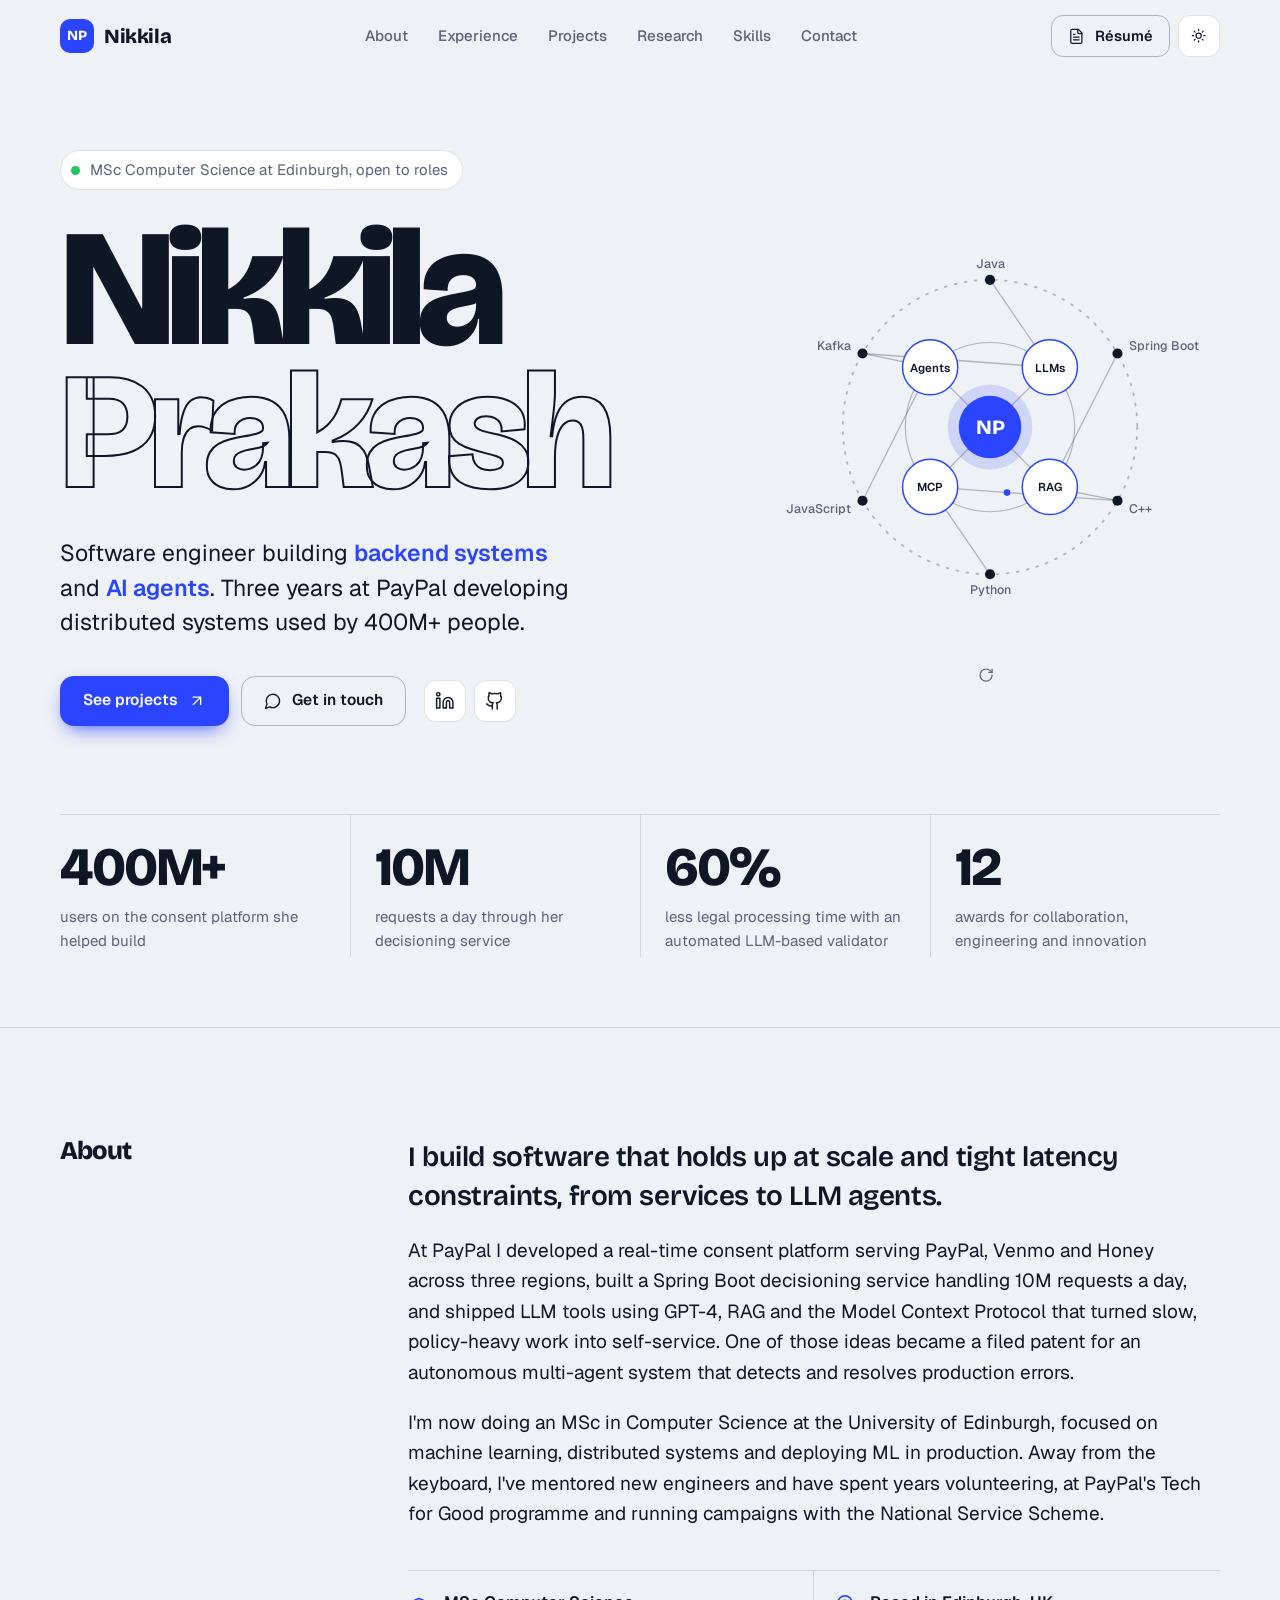
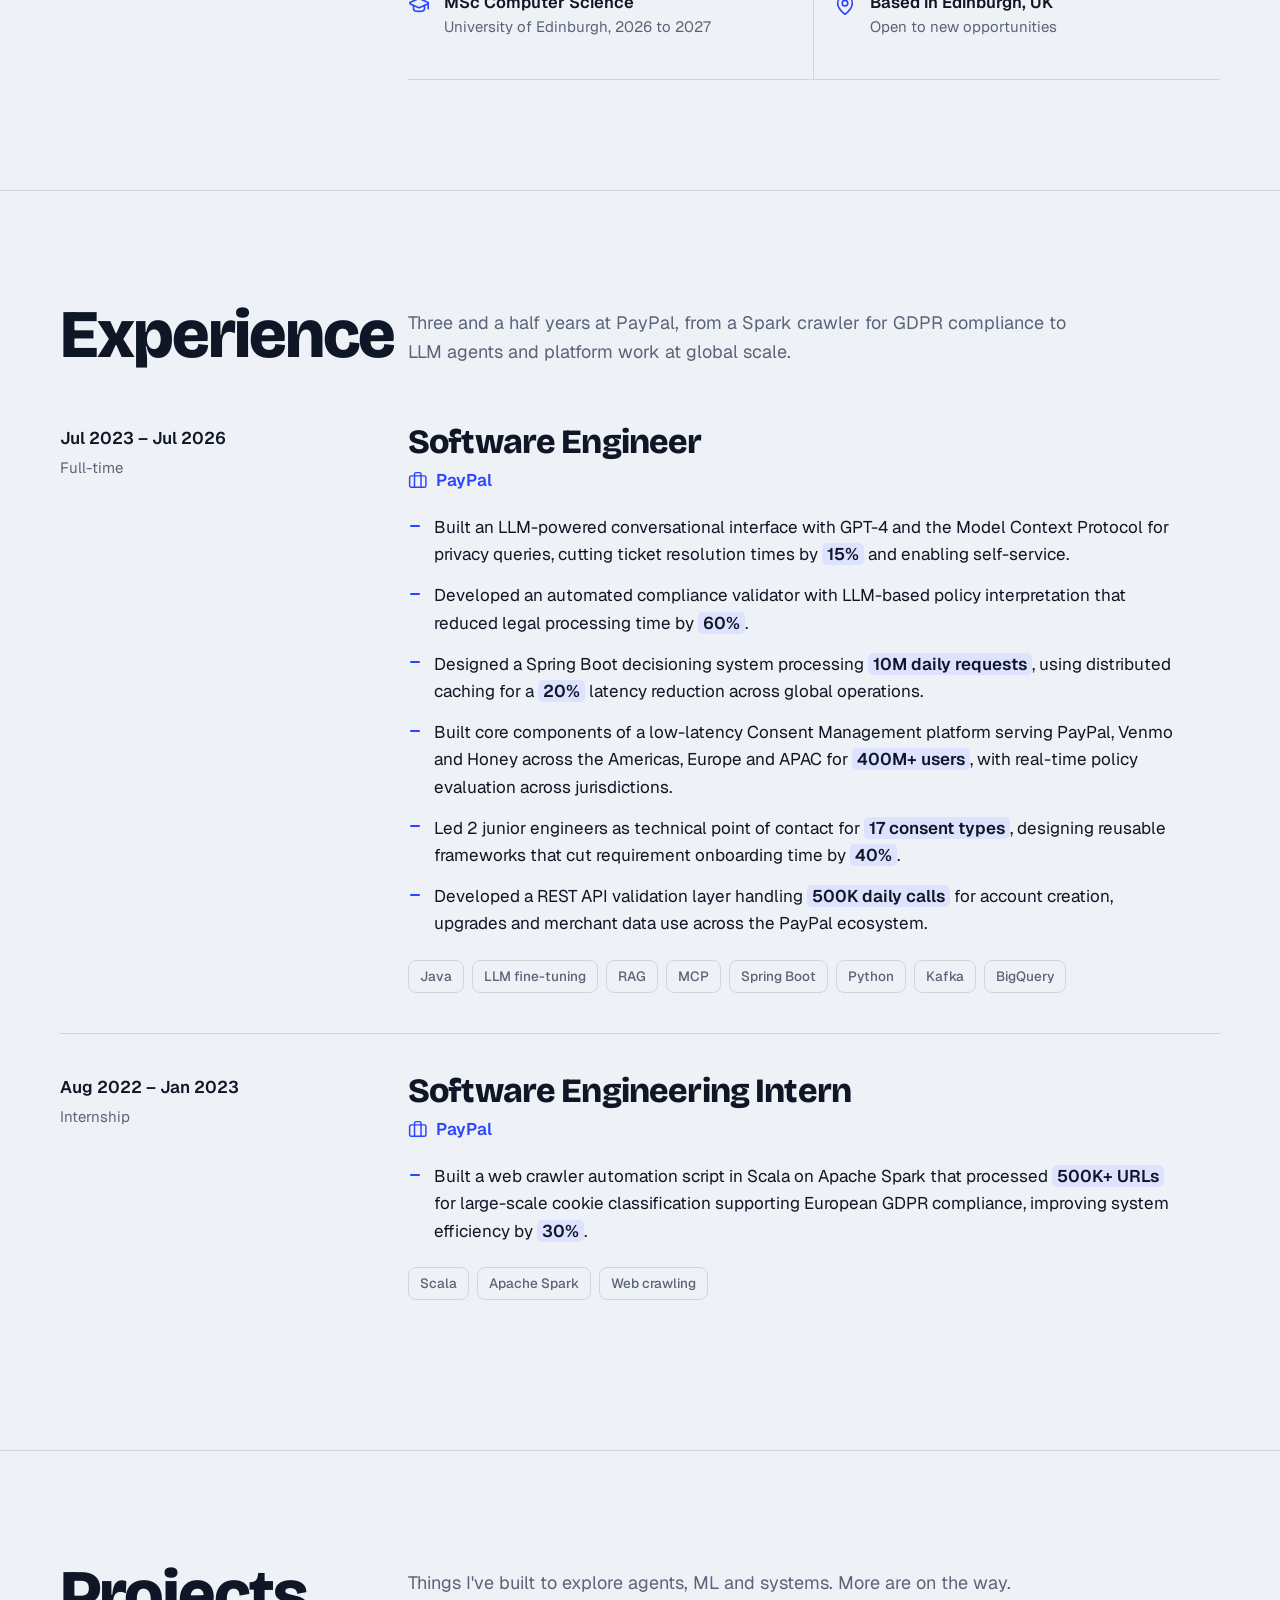
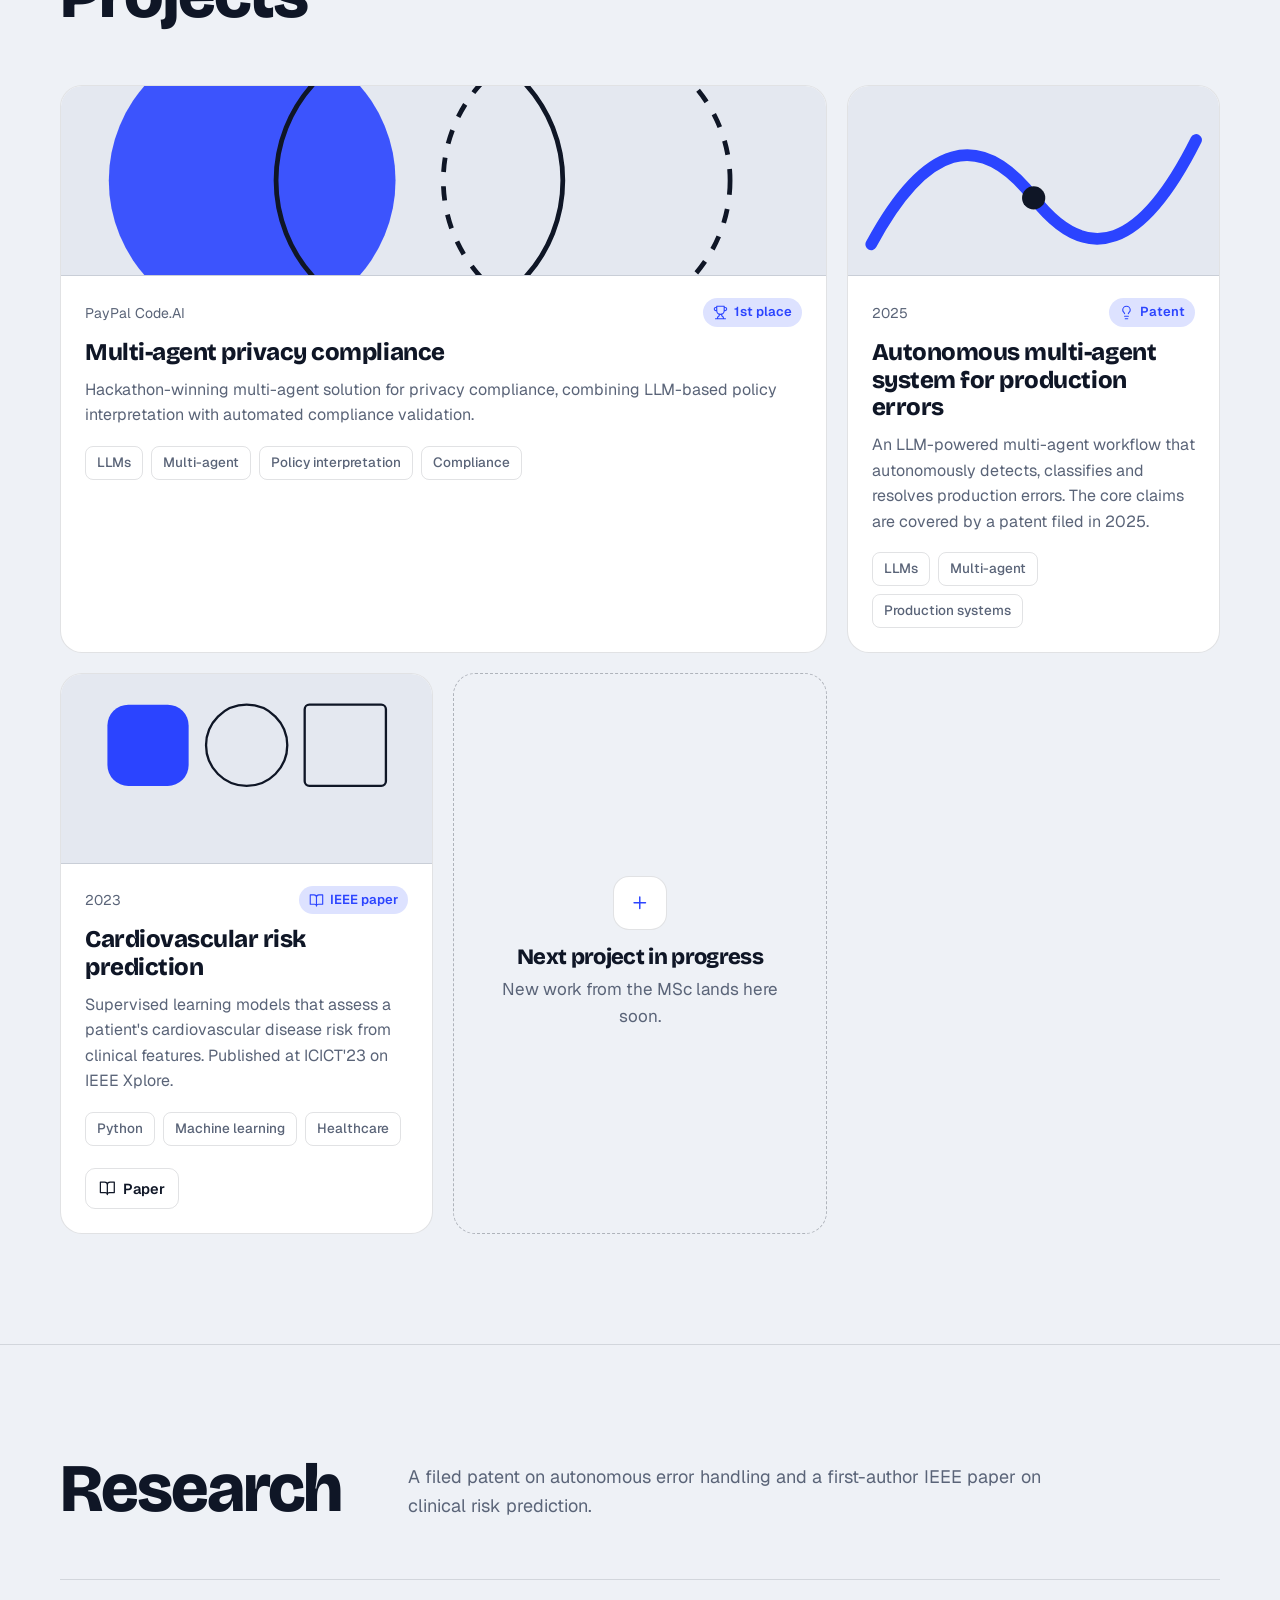
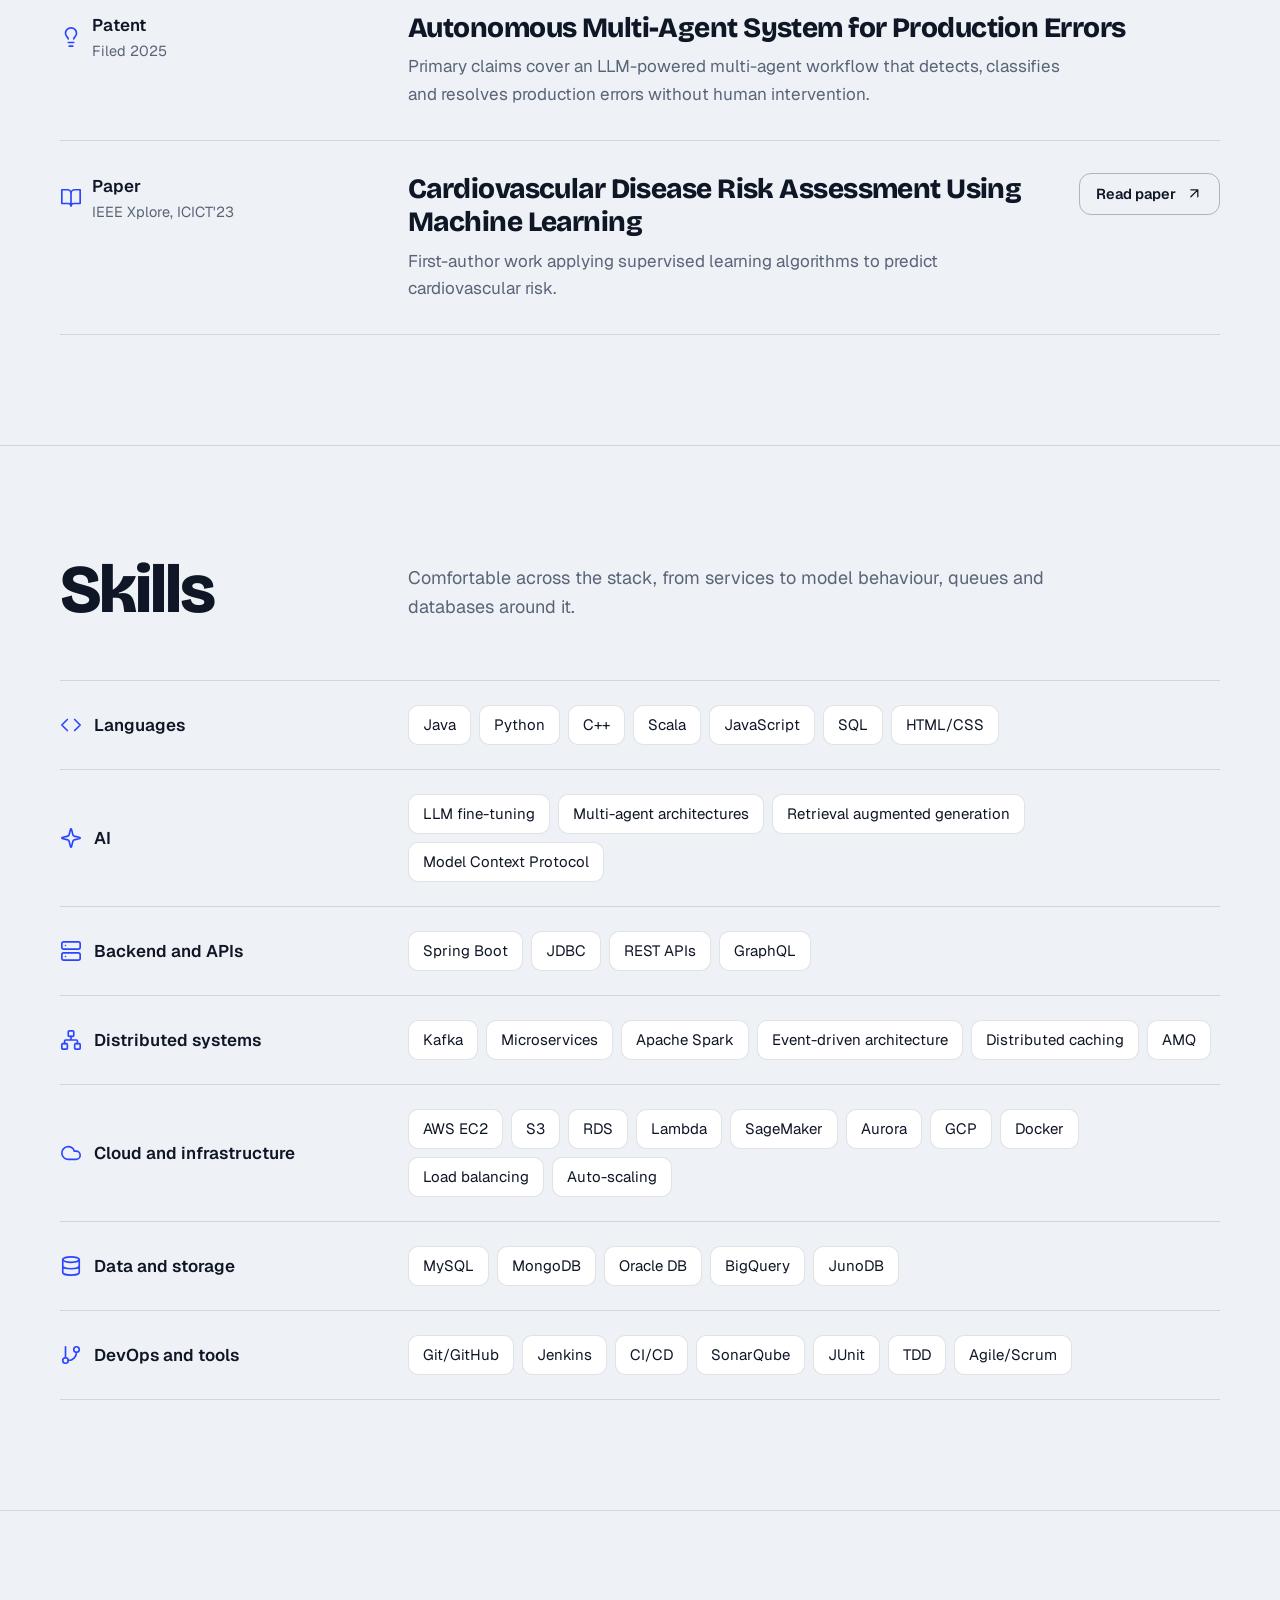
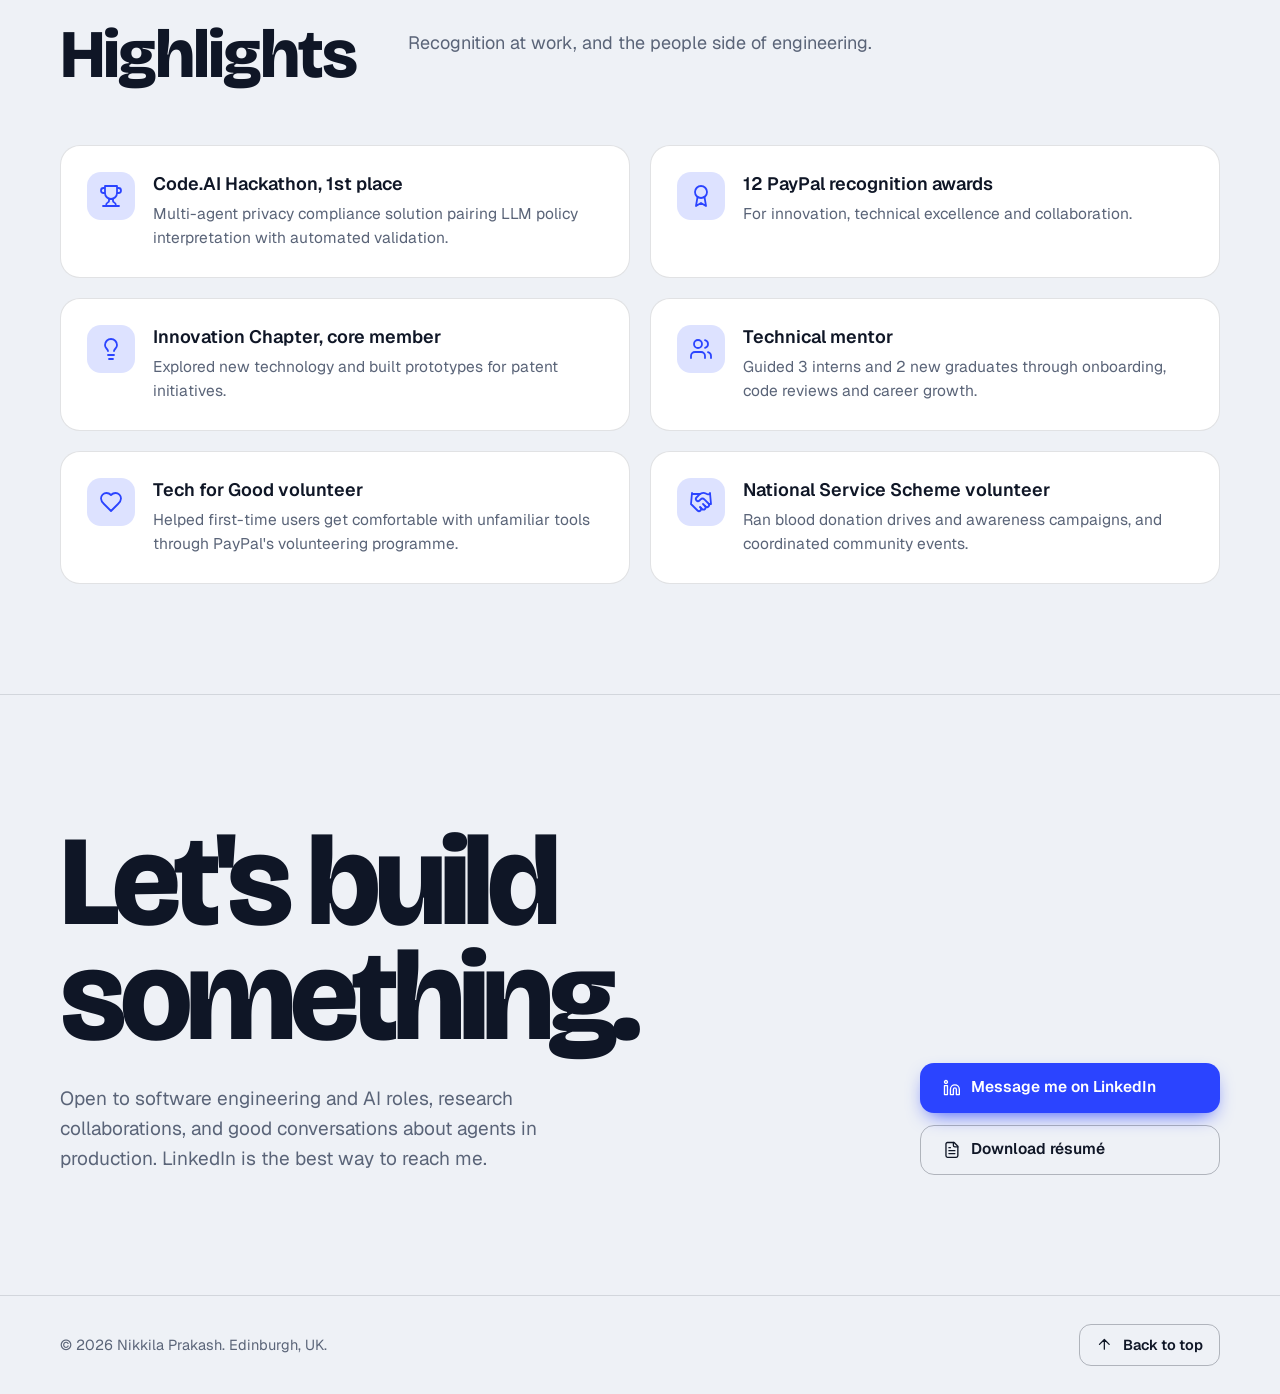
==== commit a6b7510a: "minor change to skills" ====
--- a/index.html
+++ b/index.html
@@ -404,7 +404,7 @@
             <li>Led 2 junior engineers as technical point of contact for <b>17 consent types</b>, designing reusable frameworks that cut requirement onboarding time by <b>40%</b>.</li>
             <li>Developed a REST API validation layer handling <b>500K daily calls</b> for account creation, upgrades and merchant data use across the PayPal ecosystem.</li>
           </ul>
-          <div class="tags"><span class="tag">Python</span><span class="tag">LLM fine-tuning</span><span class="tag">RAG</span><span class="tag">MCP</span><span class="tag">Java</span><span class="tag">Spring Boot</span><span class="tag">Kafka</span><span class="tag">BigQuery</span></div>
+          <div class="tags"><span class="tag">Java</span><span class="tag">LLM fine-tuning</span><span class="tag">RAG</span><span class="tag">MCP</span><span class="tag">Spring Boot</span><span class="tag">Python</span><span class="tag">Kafka</span><span class="tag">BigQuery</span></div>
         </div>
       </li>
       <li class="job">
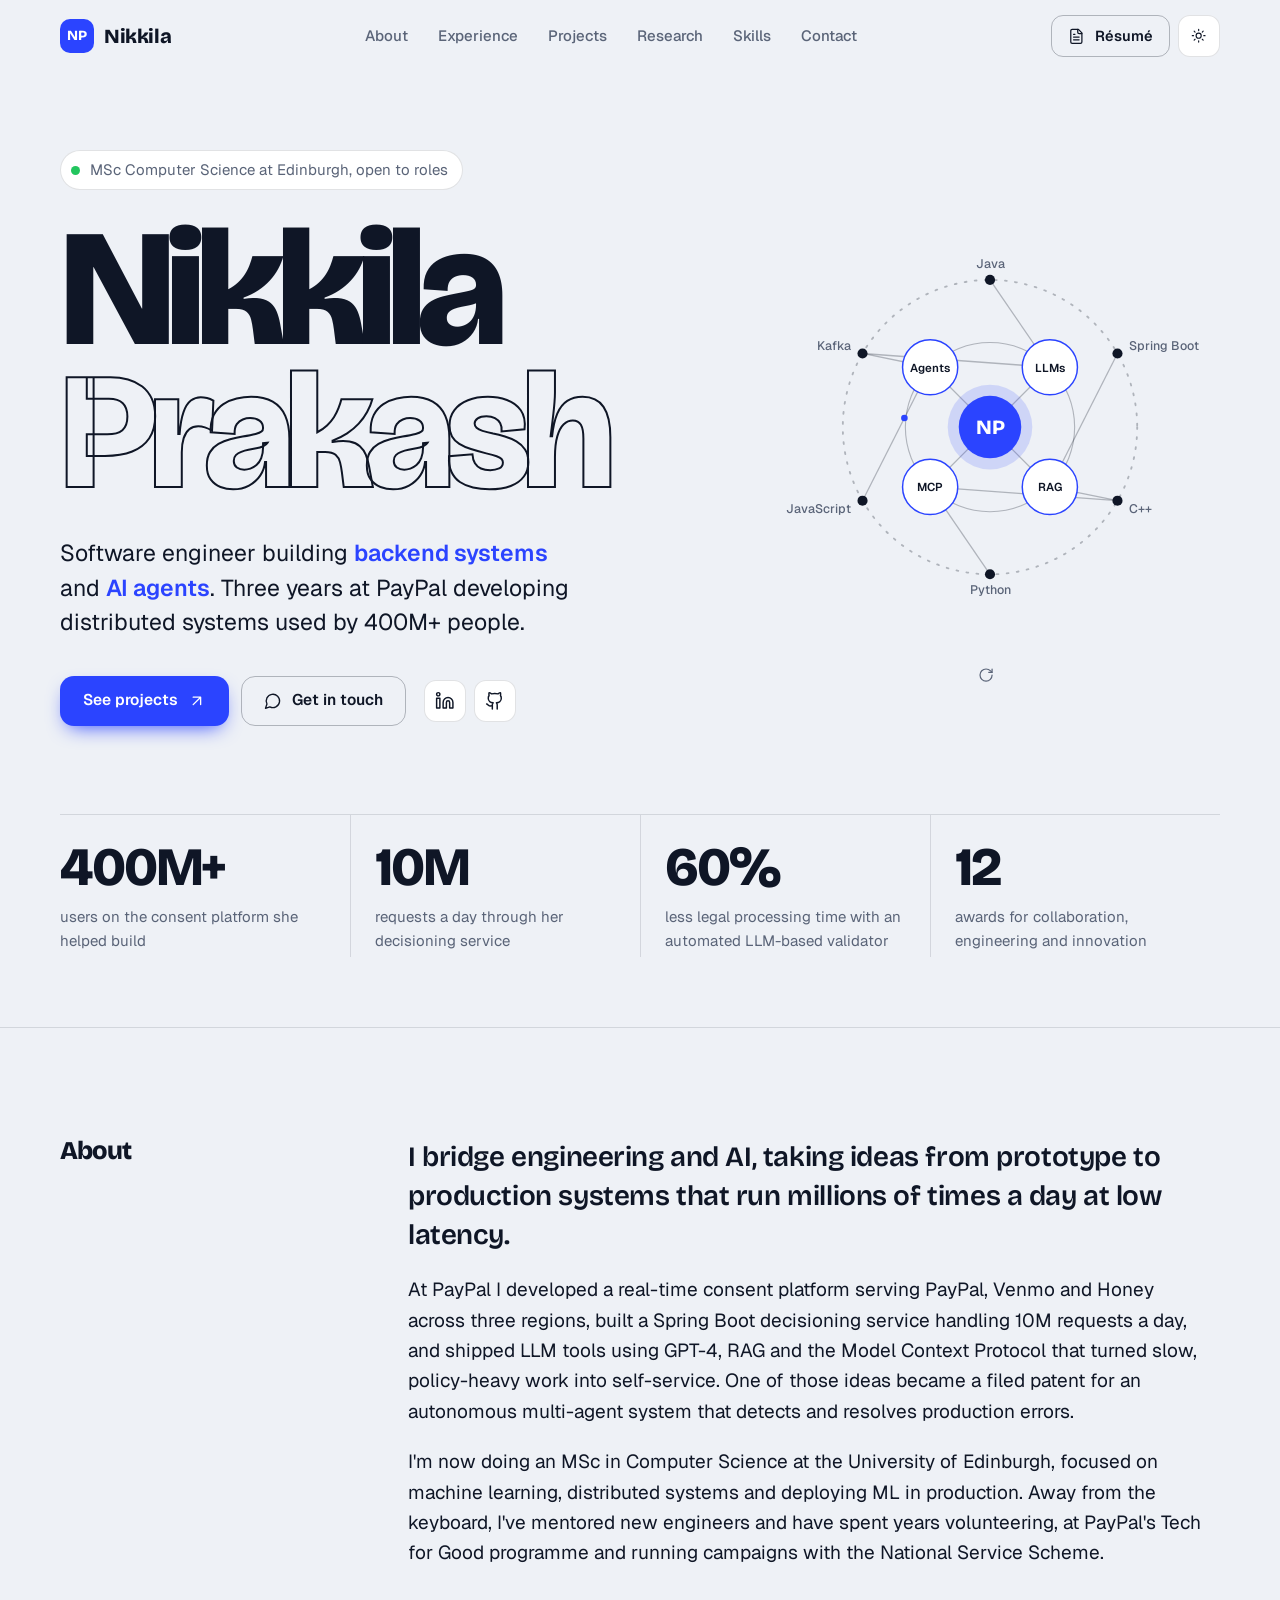
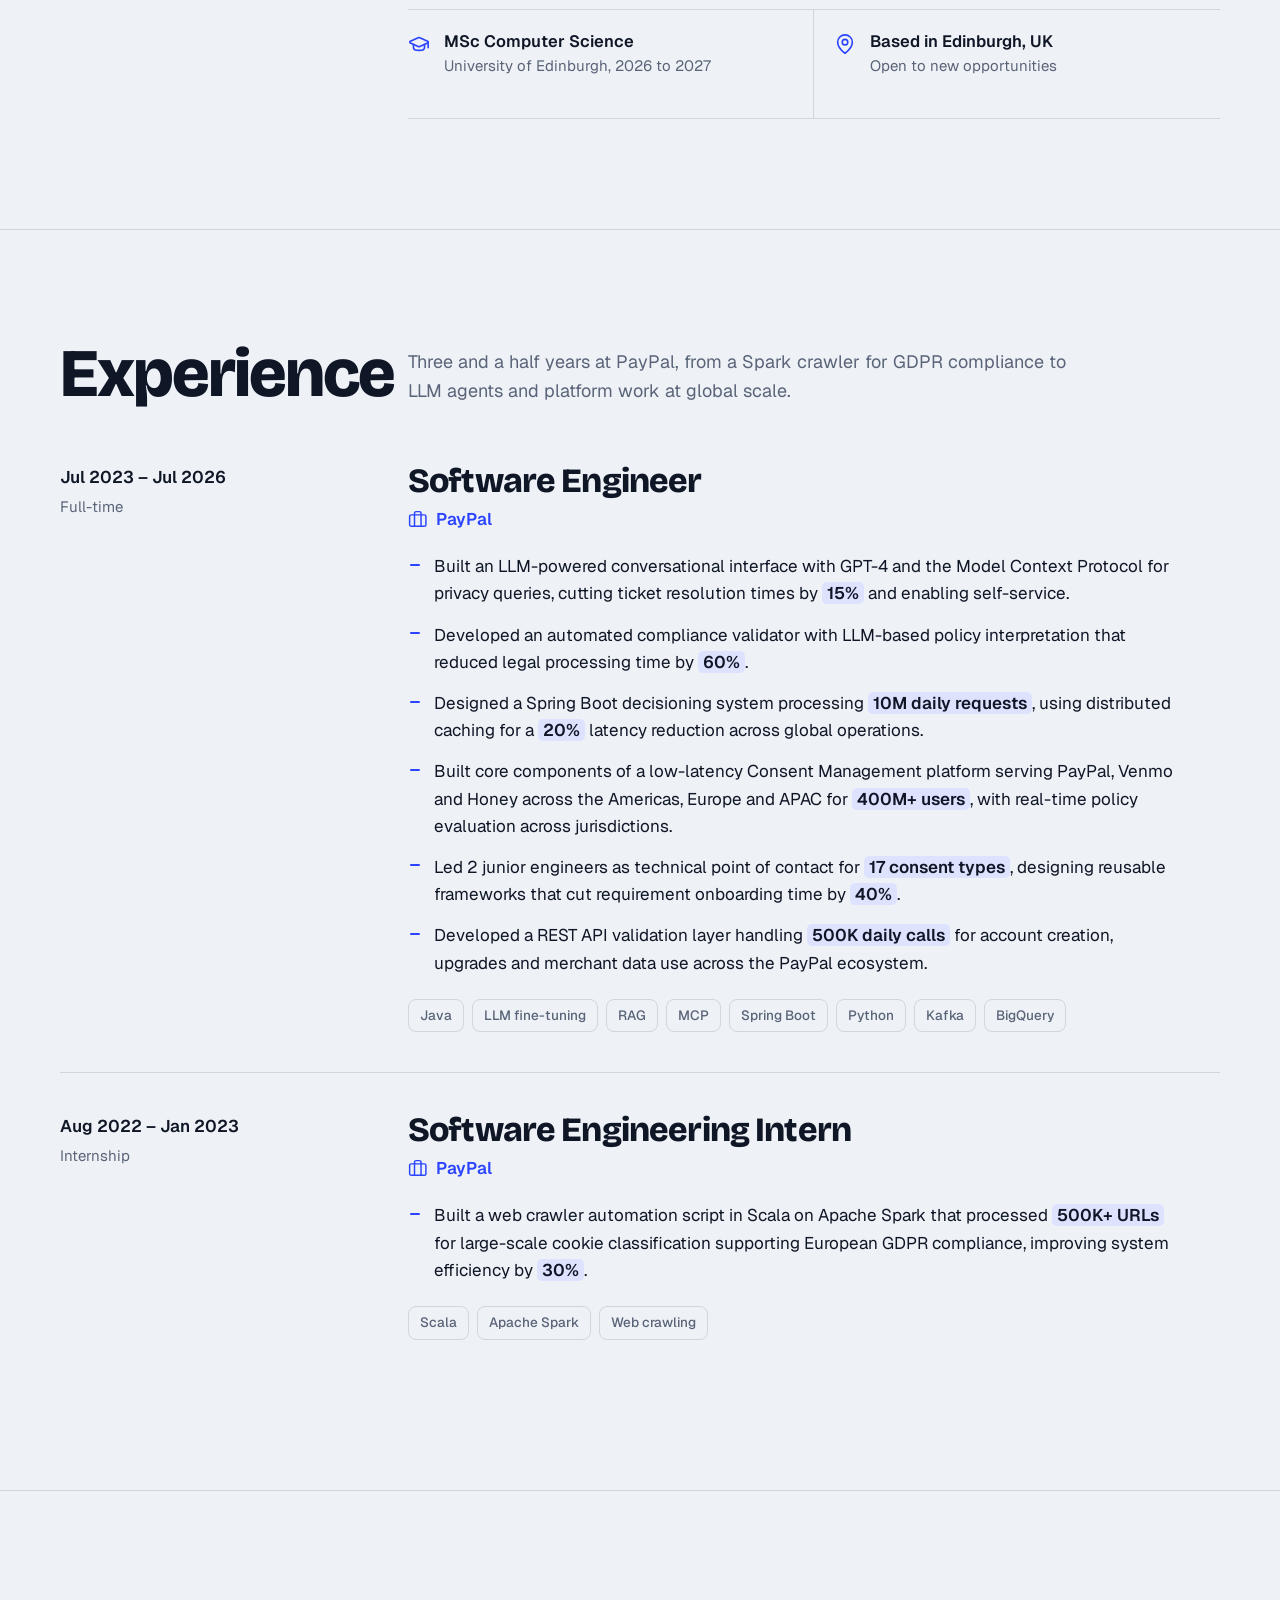
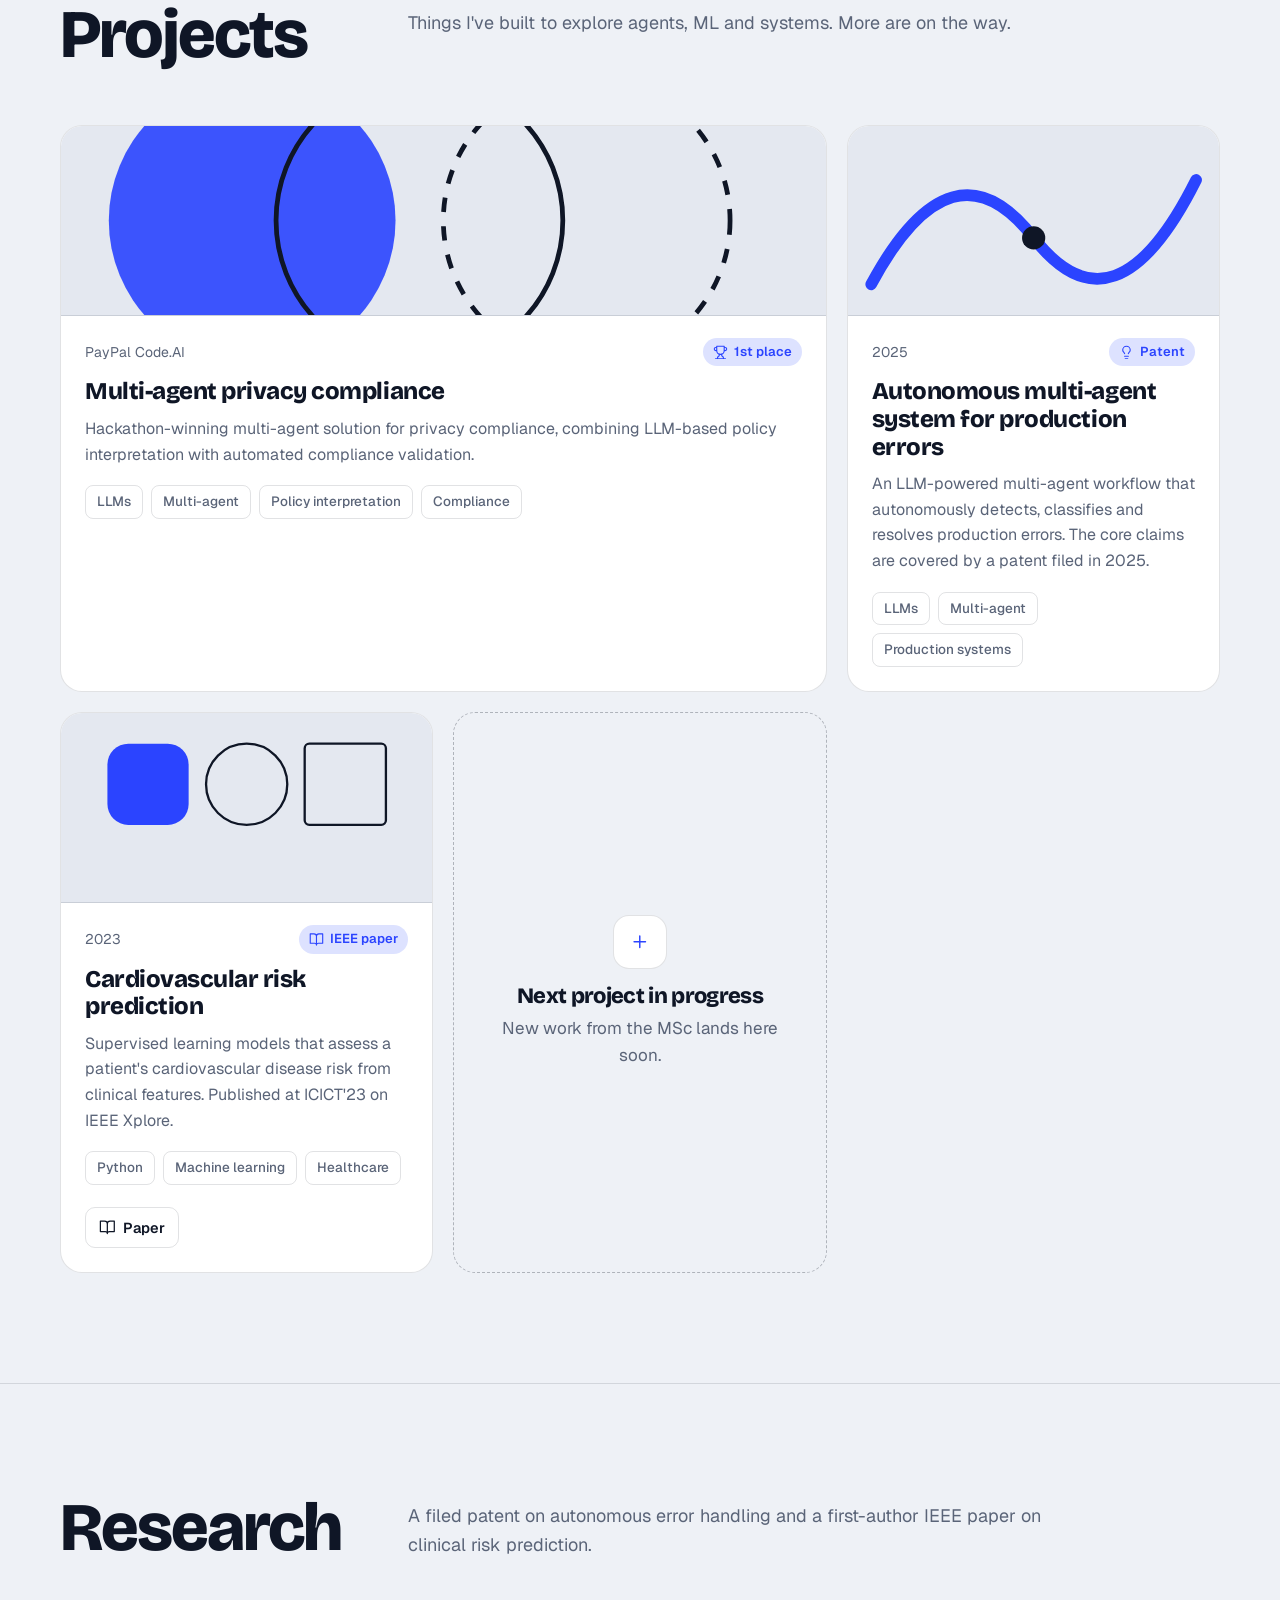
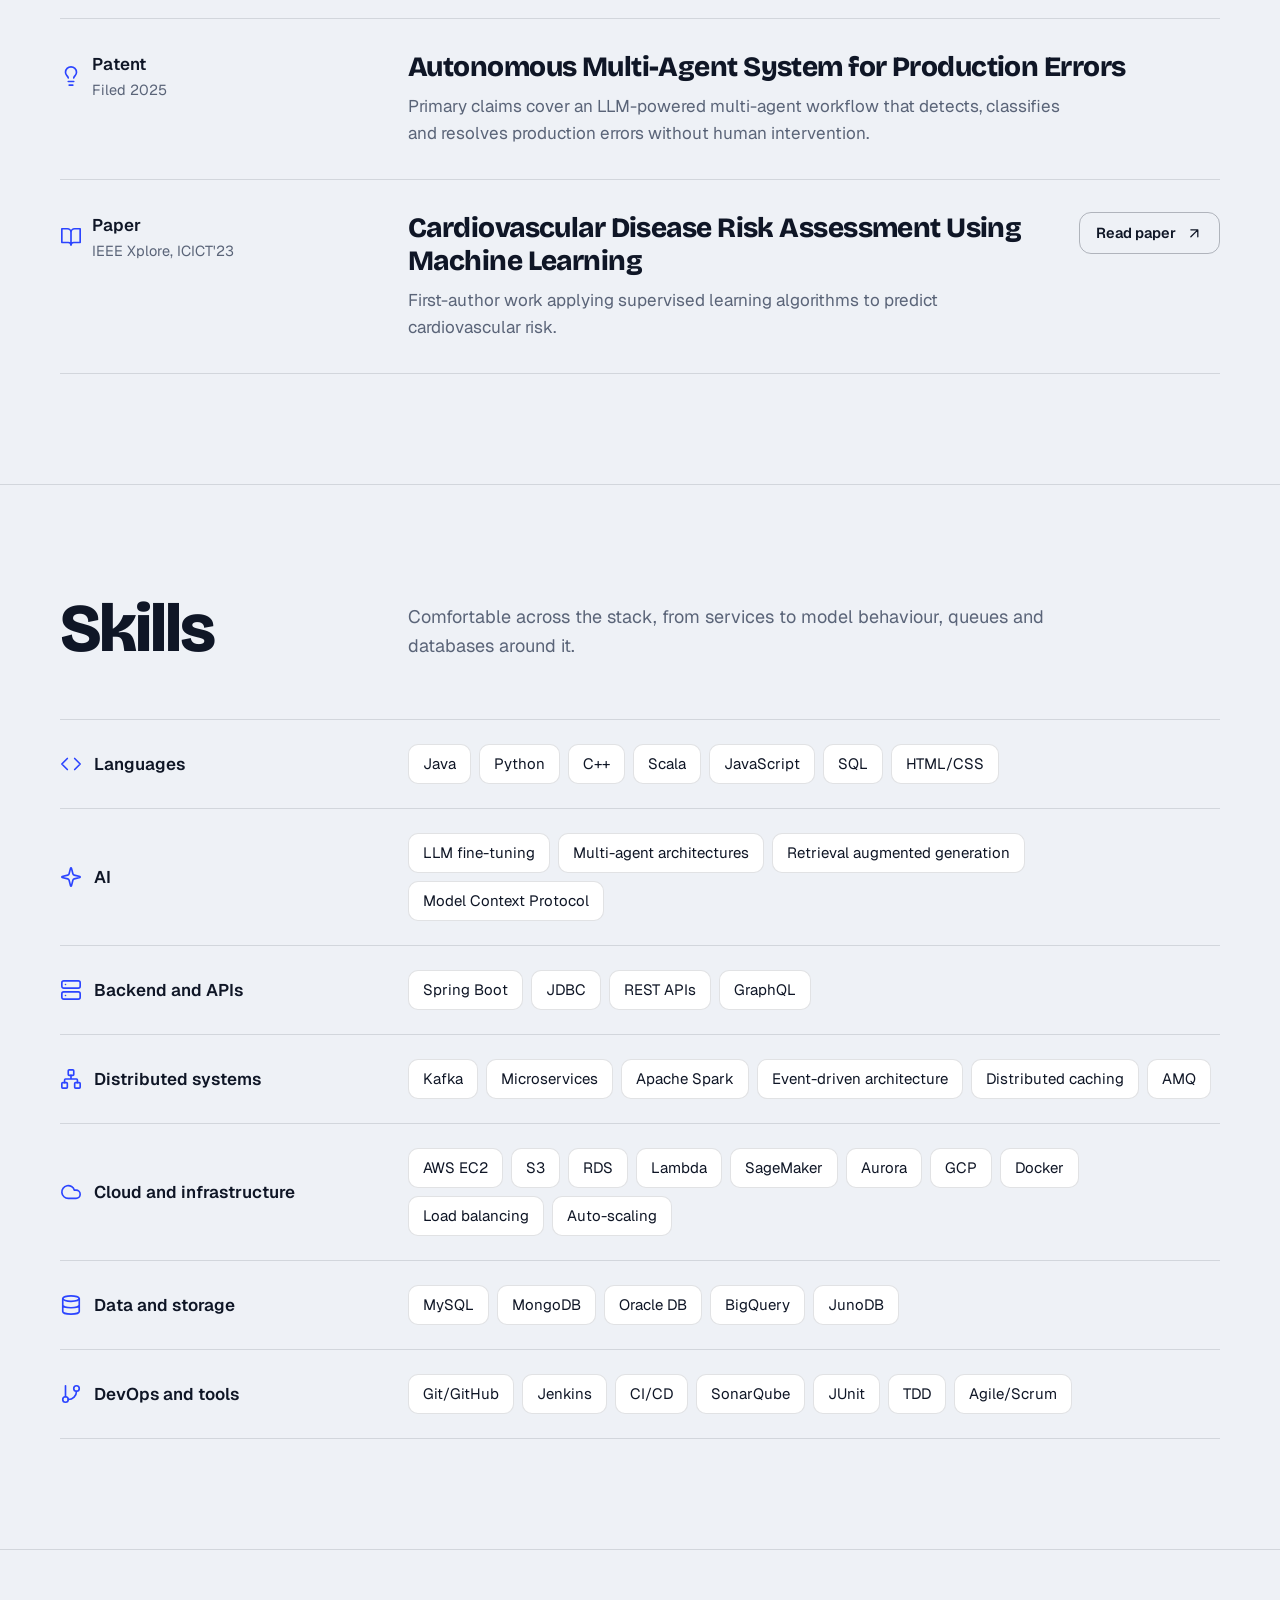
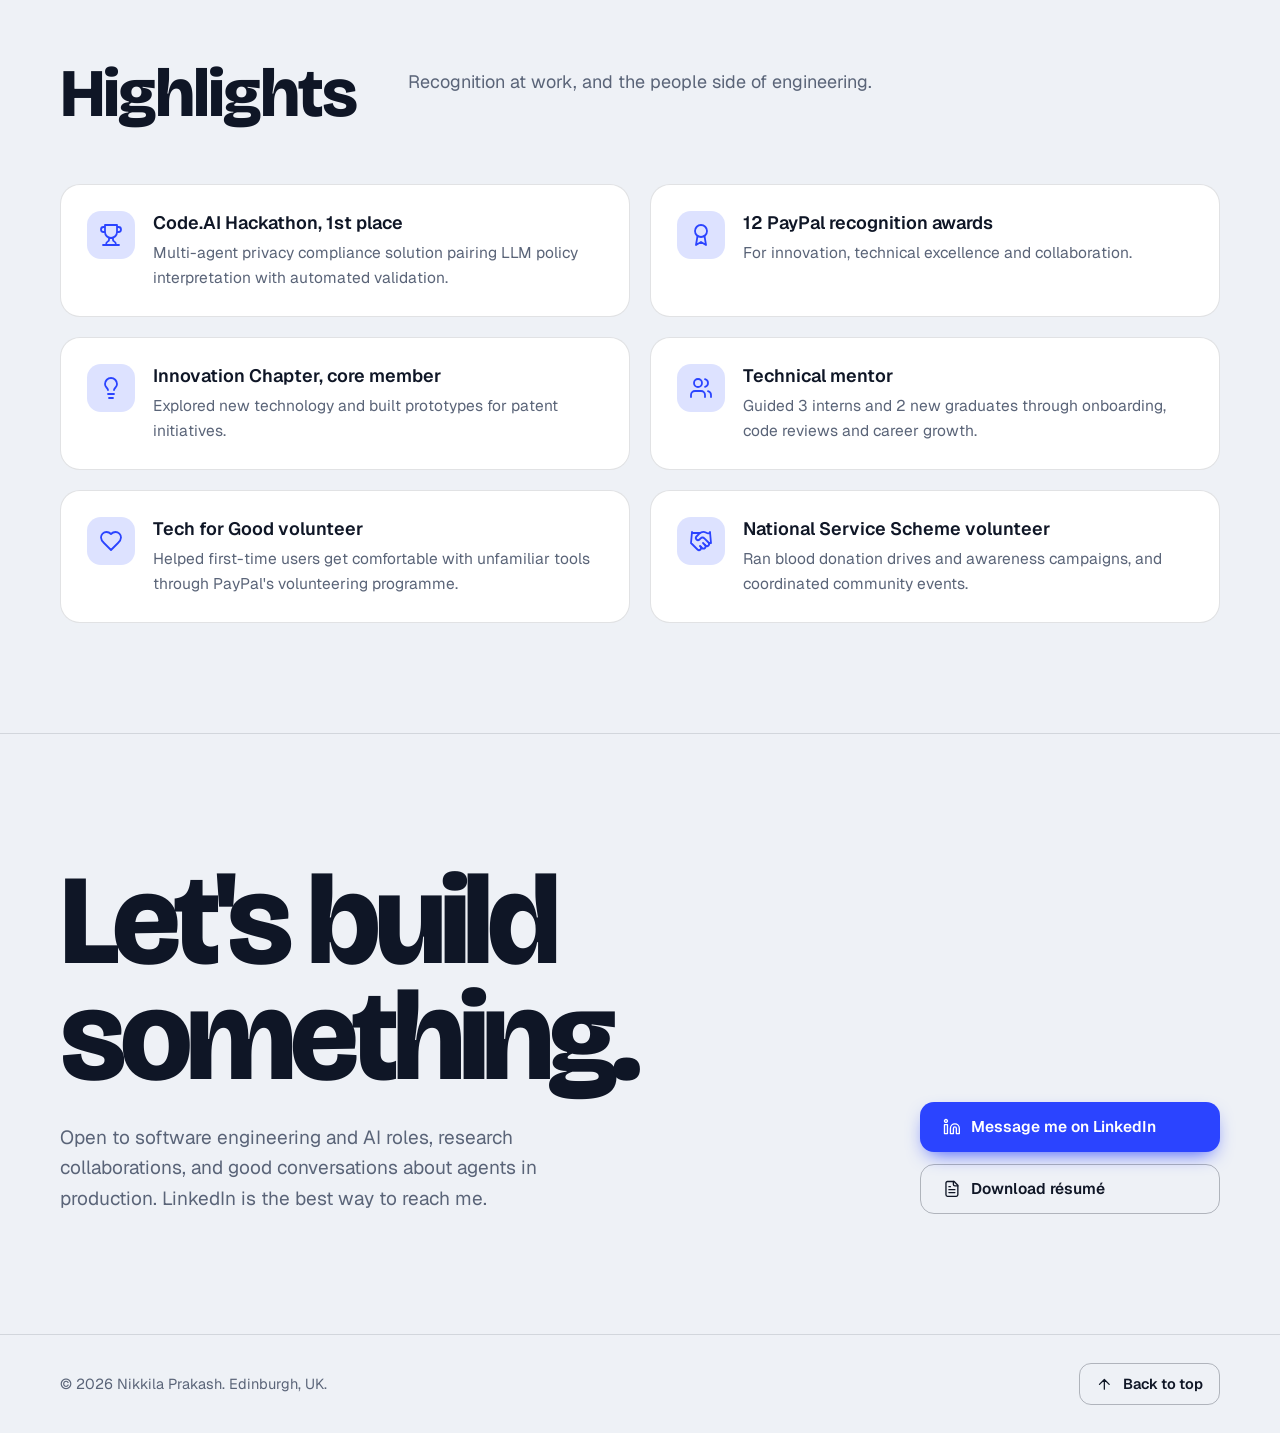
==== commit 27f24cff: "minor change to desc" ====
--- a/index.html
+++ b/index.html
@@ -371,7 +371,7 @@
   <div class="wrap about-grid">
     <h2>About</h2>
     <div class="about-body">
-      <p>I build software that holds up at scale and tight latency constraints, from services to LLM agents.</p>
+      <p>I bridge engineering and AI, taking ideas from prototype to production systems that run millions of times a day at low latency.</p>
       <p>At PayPal I developed a real-time consent platform serving PayPal, Venmo and Honey across three regions, built a Spring Boot decisioning service handling 10M requests a day, and shipped LLM tools using GPT-4, RAG and the Model Context Protocol that turned slow, policy-heavy work into self-service. One of those ideas became a filed patent for an autonomous multi-agent system that detects and resolves production errors.</p>
       <p>I'm now doing an MSc in Computer Science at the University of Edinburgh, focused on machine learning, distributed systems and deploying ML in production. Away from the keyboard, I've mentored new engineers and have spent years volunteering, at PayPal's Tech for Good programme and running campaigns with the National Service Scheme.</p>
 
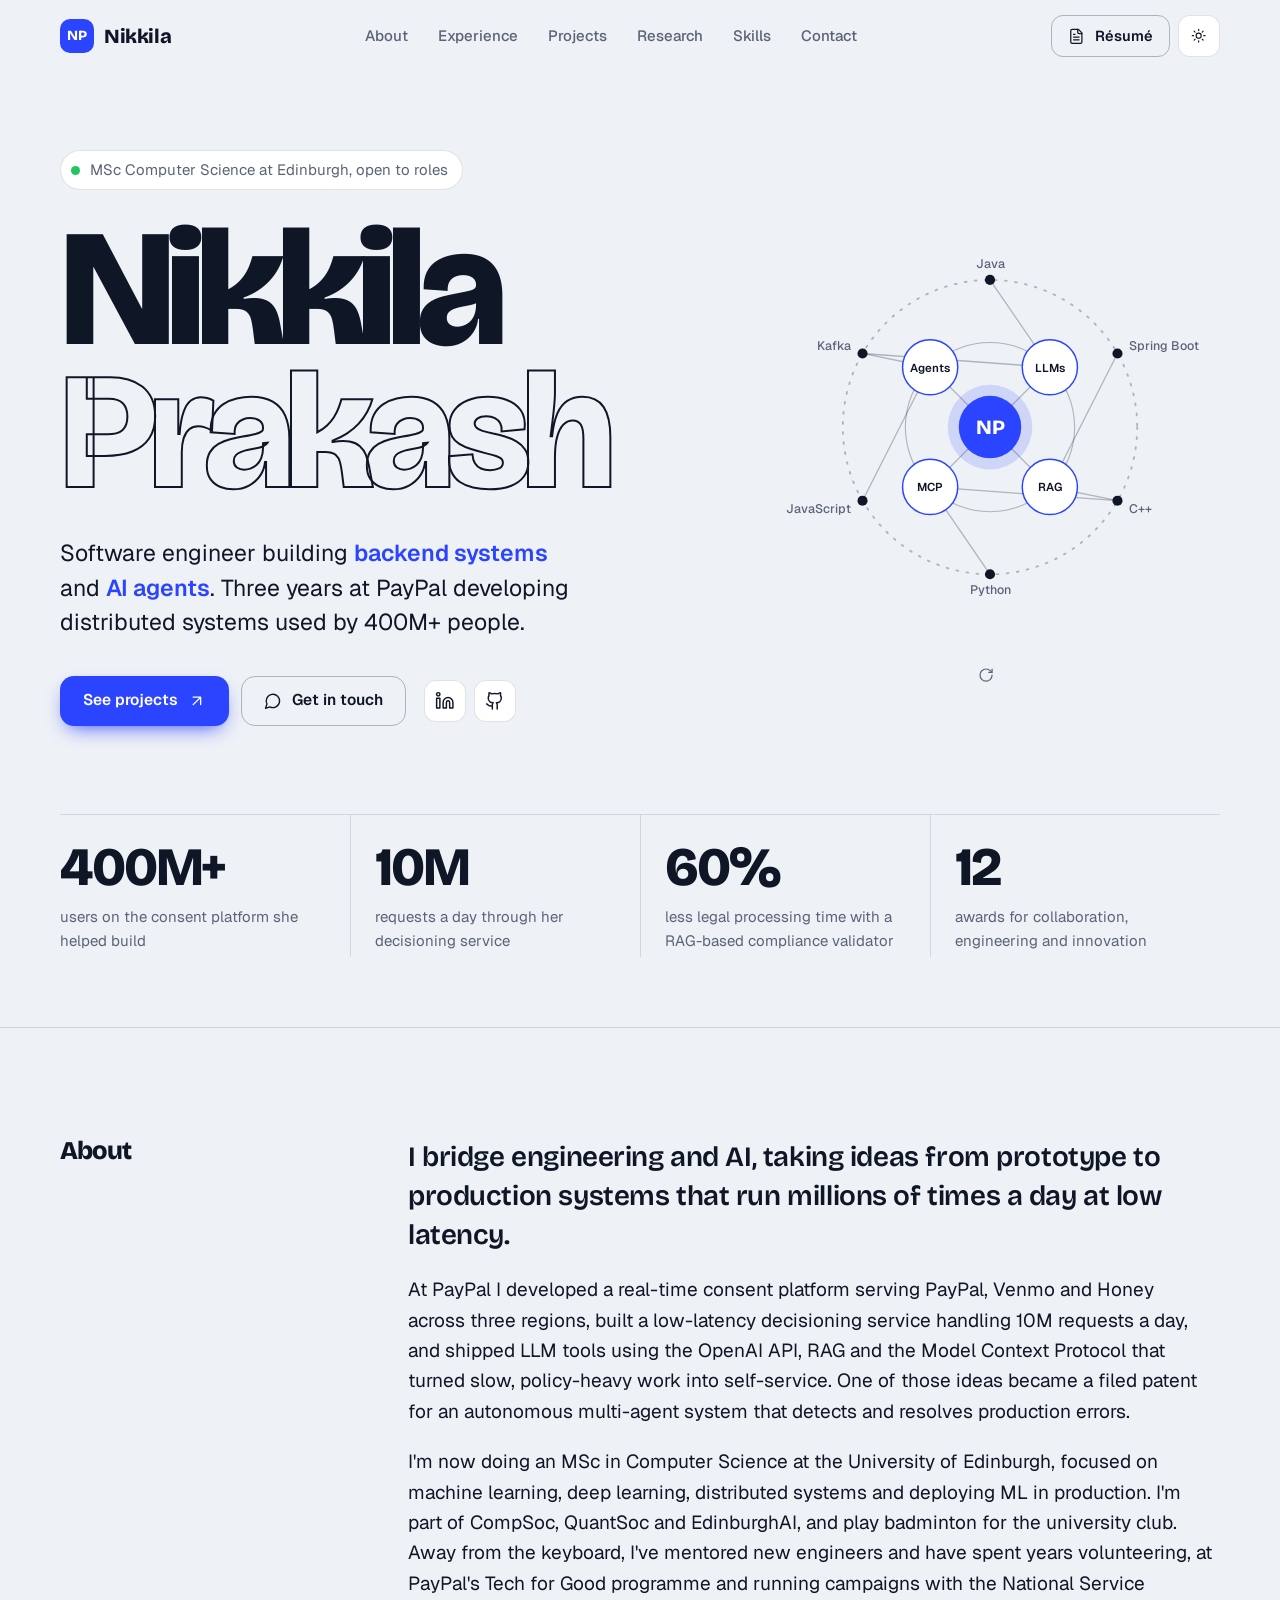
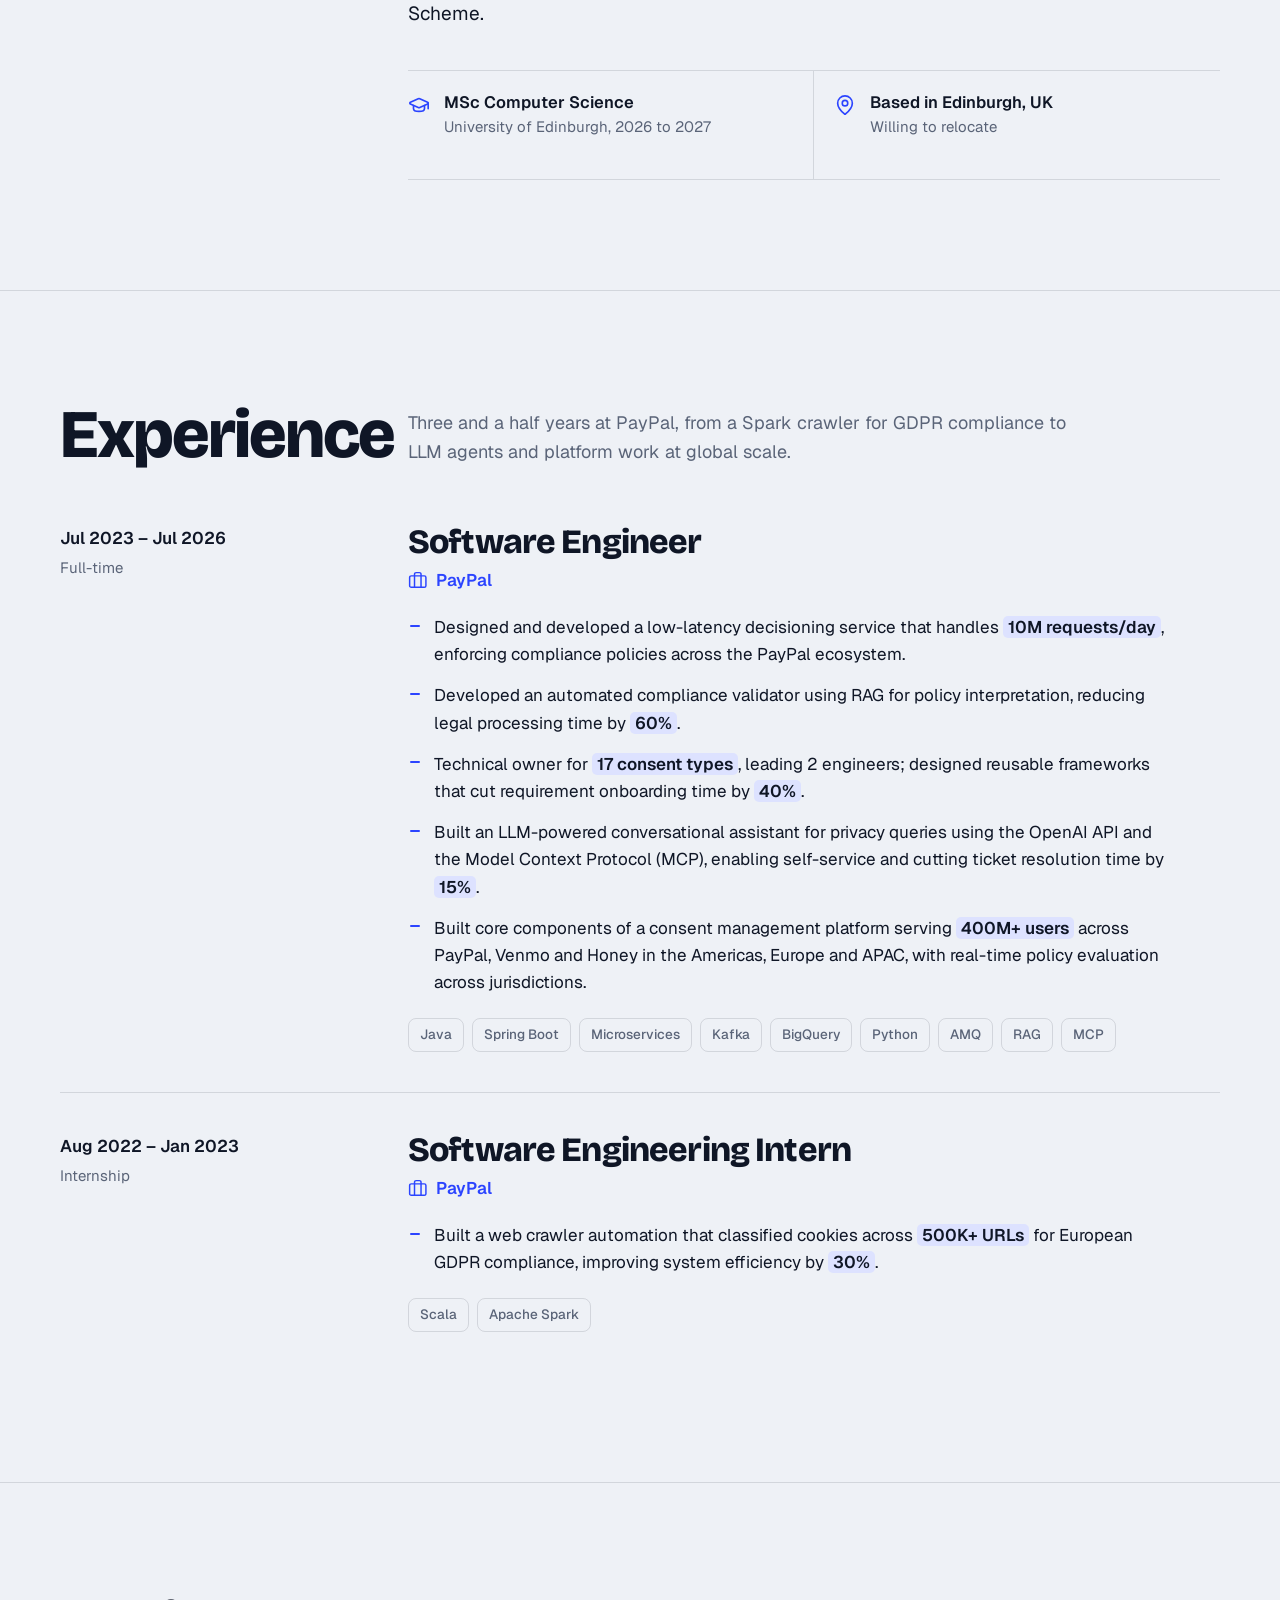
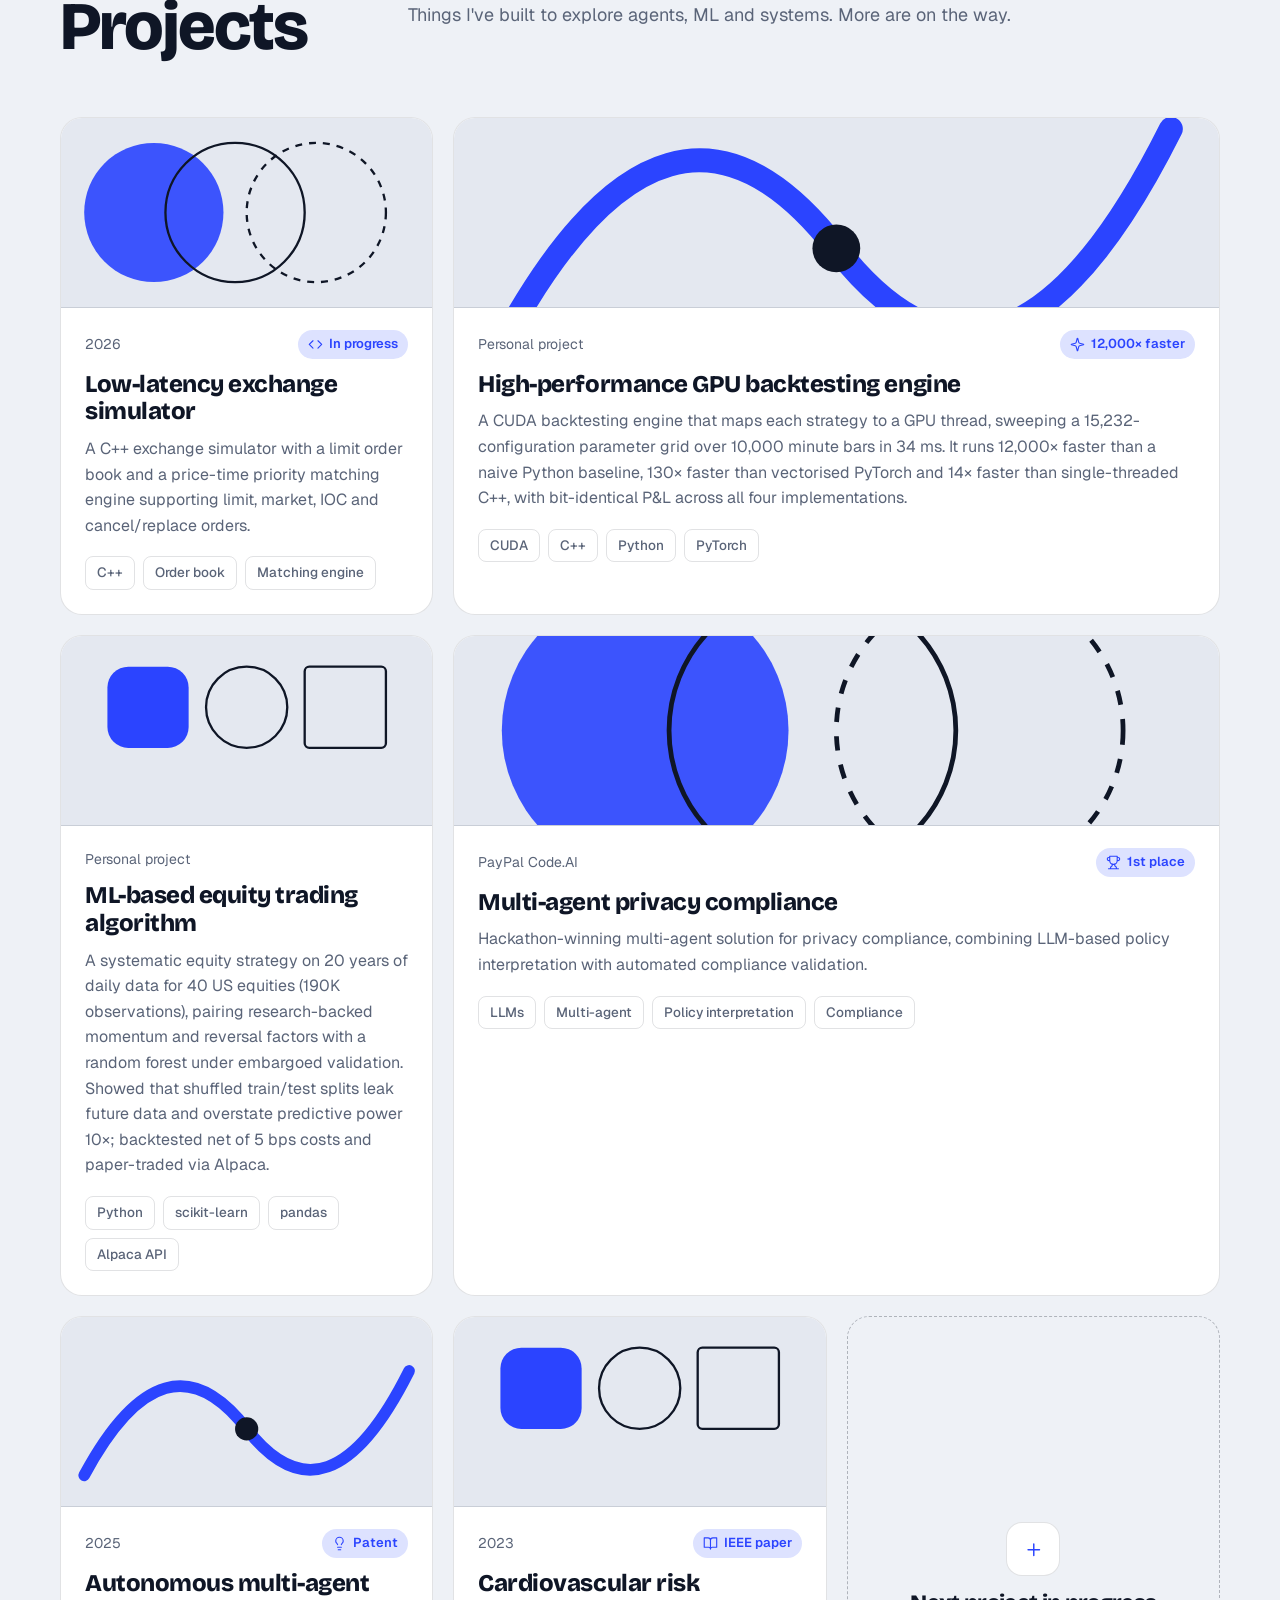
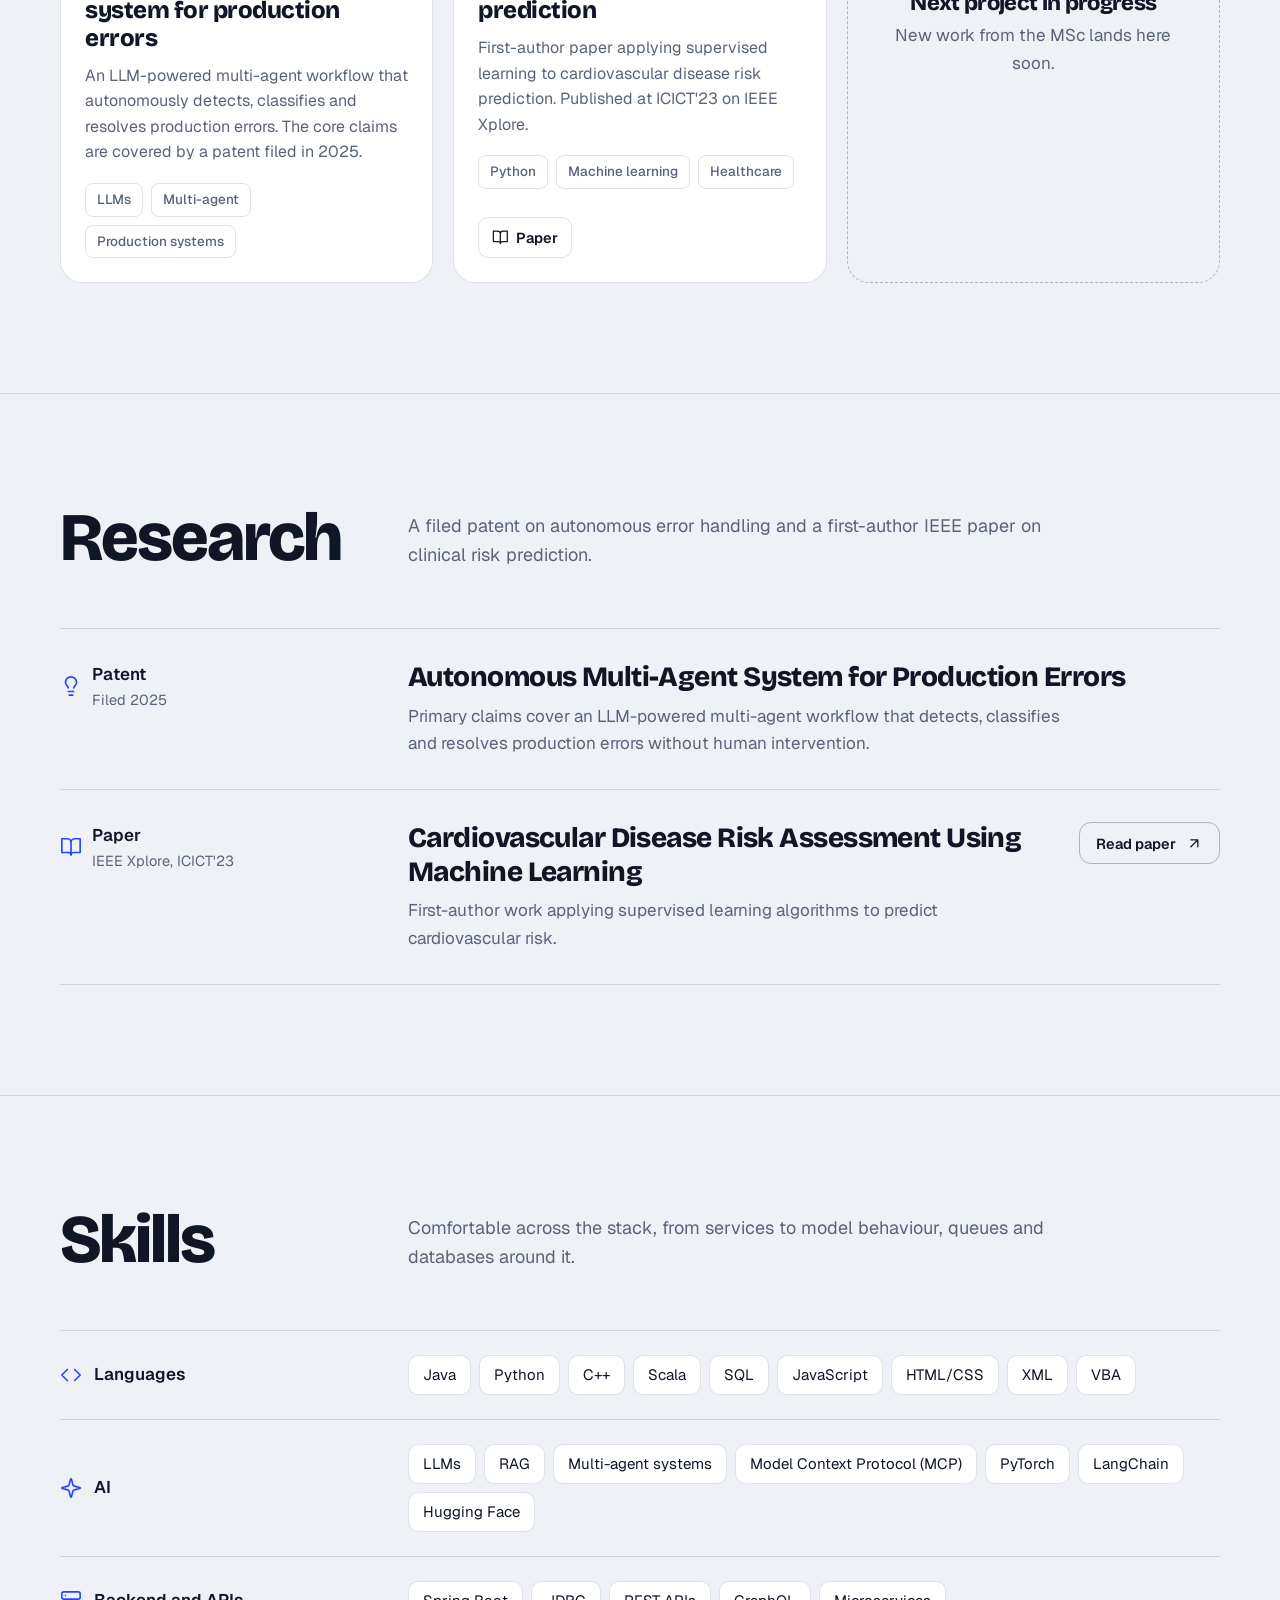
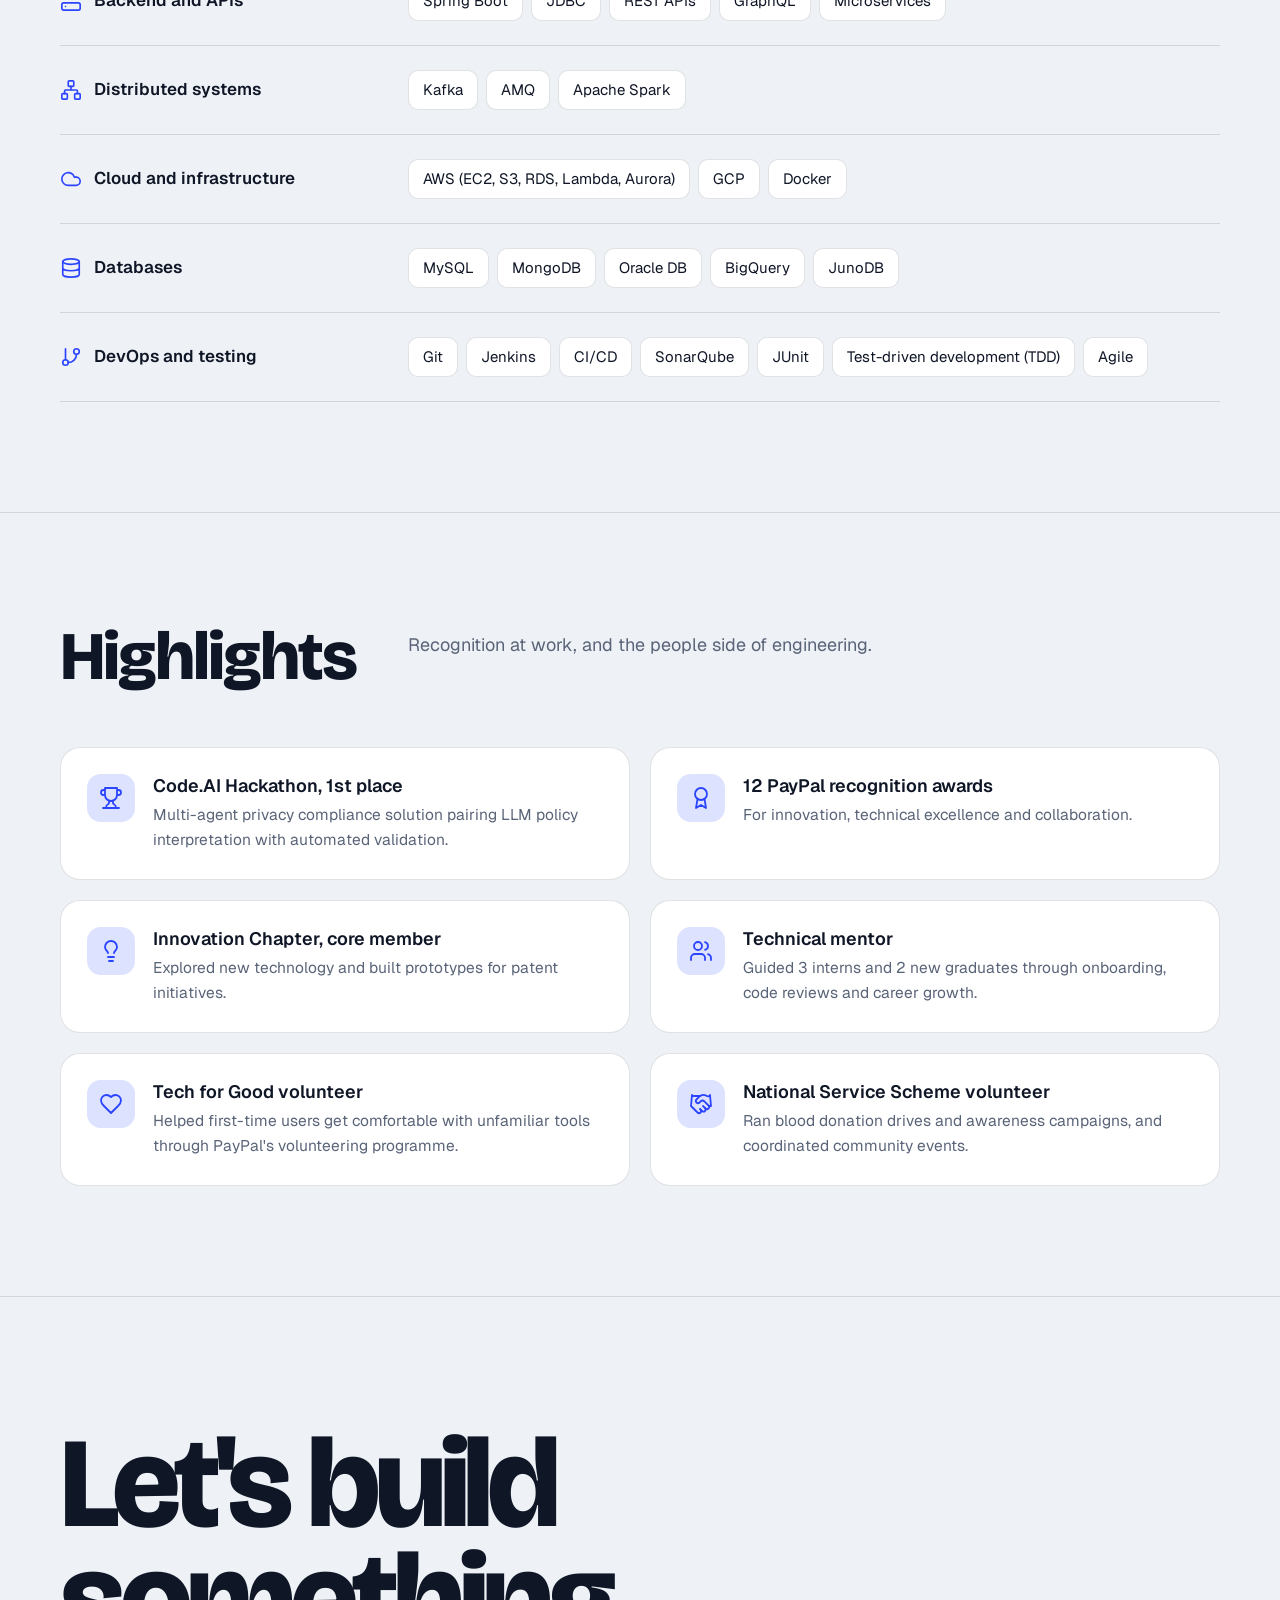
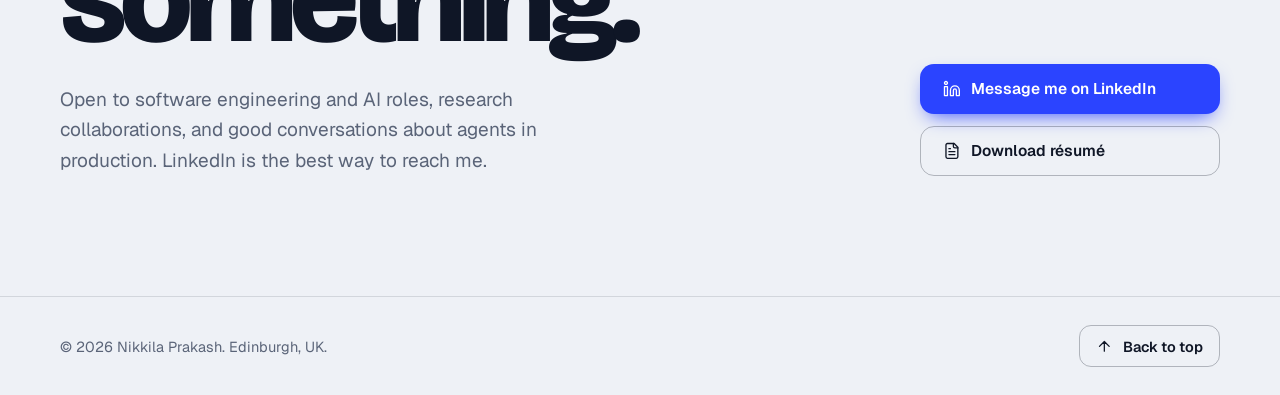
==== commit b928def6: "updated projects etc" ====
--- a/index.html
+++ b/index.html
@@ -121,7 +121,7 @@
 
   /* Rotating stack graph */
   .graph-wrap { display: flex; flex-direction: column; align-items: center; gap: 6px; width: 100%; }
-  .graph { width: 100%; aspect-ratio: 1; cursor: grab; touch-action: manipulation; -webkit-tap-highlight-color: transparent; }
+  .graph { width: 100%; aspect-ratio: 1; cursor: grab; touch-action: manipulation; -webkit-tap-highlight-color: transparent; -webkit-user-select: none; user-select: none; }
   .graph.spinning { cursor: grabbing; }
   .graph svg { width: 100%; height: 100%; overflow: visible; }
   .g-ring { fill: none; stroke: var(--line-strong); stroke-width: 1.2; }
@@ -360,7 +360,7 @@
     <div class="metrics">
       <div class="metric"><div class="metric-num" data-count="400" data-suffix="M+">400M+</div><p>users on the consent platform she helped build</p></div>
       <div class="metric"><div class="metric-num" data-count="10" data-suffix="M">10M</div><p>requests a day through her decisioning service</p></div>
-      <div class="metric"><div class="metric-num" data-count="60" data-suffix="%">60%</div><p>less legal processing time with an automated LLM-based validator</p></div>
+      <div class="metric"><div class="metric-num" data-count="60" data-suffix="%">60%</div><p>less legal processing time with a RAG-based compliance validator</p></div>
       <div class="metric"><div class="metric-num" data-count="12" data-suffix="">12</div><p>awards for collaboration, engineering and innovation</p></div>
     </div>
   </div>
@@ -372,12 +372,12 @@
     <h2>About</h2>
     <div class="about-body">
       <p>I bridge engineering and AI, taking ideas from prototype to production systems that run millions of times a day at low latency.</p>
-      <p>At PayPal I developed a real-time consent platform serving PayPal, Venmo and Honey across three regions, built a Spring Boot decisioning service handling 10M requests a day, and shipped LLM tools using GPT-4, RAG and the Model Context Protocol that turned slow, policy-heavy work into self-service. One of those ideas became a filed patent for an autonomous multi-agent system that detects and resolves production errors.</p>
-      <p>I'm now doing an MSc in Computer Science at the University of Edinburgh, focused on machine learning, distributed systems and deploying ML in production. Away from the keyboard, I've mentored new engineers and have spent years volunteering, at PayPal's Tech for Good programme and running campaigns with the National Service Scheme.</p>
+      <p>At PayPal I developed a real-time consent platform serving PayPal, Venmo and Honey across three regions, built a low-latency decisioning service handling 10M requests a day, and shipped LLM tools using the OpenAI API, RAG and the Model Context Protocol that turned slow, policy-heavy work into self-service. One of those ideas became a filed patent for an autonomous multi-agent system that detects and resolves production errors.</p>
+      <p>I'm now doing an MSc in Computer Science at the University of Edinburgh, focused on machine learning, deep learning, distributed systems and deploying ML in production. I'm part of CompSoc, QuantSoc and EdinburghAI, and play badminton for the university club. Away from the keyboard, I've mentored new engineers and have spent years volunteering, at PayPal's Tech for Good programme and running campaigns with the National Service Scheme.</p>
 
       <div class="facts">
         <div class="fact"><i data-icon="cap"></i><div><h3>MSc Computer Science</h3><p>University of Edinburgh, 2026 to 2027</p></div></div>
-        <div class="fact"><i data-icon="pin"></i><div><h3>Based in Edinburgh, UK</h3><p>Open to new opportunities</p></div></div>
+        <div class="fact"><i data-icon="pin"></i><div><h3>Based in Edinburgh, UK</h3><p>Willing to relocate</p></div></div>
       </div>
     </div>
   </div>
@@ -397,14 +397,13 @@
           <h3>Software Engineer</h3>
           <div class="company"><i data-icon="briefcase"></i>PayPal</div>
           <ul>
-            <li>Built an LLM-powered conversational interface with GPT-4 and the Model Context Protocol for privacy queries, cutting ticket resolution times by <b>15%</b> and enabling self-service.</li>
-            <li>Developed an automated compliance validator with LLM-based policy interpretation that reduced legal processing time by <b>60%</b>.</li>
-            <li>Designed a Spring Boot decisioning system processing <b>10M daily requests</b>, using distributed caching for a <b>20%</b> latency reduction across global operations.</li>
-            <li>Built core components of a low-latency Consent Management platform serving PayPal, Venmo and Honey across the Americas, Europe and APAC for <b>400M+ users</b>, with real-time policy evaluation across jurisdictions.</li>
-            <li>Led 2 junior engineers as technical point of contact for <b>17 consent types</b>, designing reusable frameworks that cut requirement onboarding time by <b>40%</b>.</li>
-            <li>Developed a REST API validation layer handling <b>500K daily calls</b> for account creation, upgrades and merchant data use across the PayPal ecosystem.</li>
+            <li>Designed and developed a low-latency decisioning service that handles <b>10M requests/day</b>, enforcing compliance policies across the PayPal ecosystem.</li>
+            <li>Developed an automated compliance validator using RAG for policy interpretation, reducing legal processing time by <b>60%</b>.</li>
+            <li>Technical owner for <b>17 consent types</b>, leading 2 engineers; designed reusable frameworks that cut requirement onboarding time by <b>40%</b>.</li>
+            <li>Built an LLM-powered conversational assistant for privacy queries using the OpenAI API and the Model Context Protocol (MCP), enabling self-service and cutting ticket resolution time by <b>15%</b>.</li>
+            <li>Built core components of a consent management platform serving <b>400M+ users</b> across PayPal, Venmo and Honey in the Americas, Europe and APAC, with real-time policy evaluation across jurisdictions.</li>
           </ul>
-          <div class="tags"><span class="tag">Java</span><span class="tag">LLM fine-tuning</span><span class="tag">RAG</span><span class="tag">MCP</span><span class="tag">Spring Boot</span><span class="tag">Python</span><span class="tag">Kafka</span><span class="tag">BigQuery</span></div>
+          <div class="tags"><span class="tag">Java</span><span class="tag">Spring Boot</span><span class="tag">Microservices</span><span class="tag">Kafka</span><span class="tag">BigQuery</span><span class="tag">Python</span><span class="tag">AMQ</span><span class="tag">RAG</span><span class="tag">MCP</span></div>
         </div>
       </li>
       <li class="job">
@@ -413,9 +412,9 @@
           <h3>Software Engineering Intern</h3>
           <div class="company"><i data-icon="briefcase"></i>PayPal</div>
           <ul>
-            <li>Built a web crawler automation script in Scala on Apache Spark that processed <b>500K+ URLs</b> for large-scale cookie classification supporting European GDPR compliance, improving system efficiency by <b>30%</b>.</li>
+            <li>Built a web crawler automation that classified cookies across <b>500K+ URLs</b> for European GDPR compliance, improving system efficiency by <b>30%</b>.</li>
           </ul>
-          <div class="tags"><span class="tag">Scala</span><span class="tag">Apache Spark</span><span class="tag">Web crawling</span></div>
+          <div class="tags"><span class="tag">Scala</span><span class="tag">Apache Spark</span></div>
         </div>
       </li>
     </ol>
@@ -456,8 +455,7 @@
           <h3>Cardiovascular Disease Risk Assessment Using Machine Learning</h3>
           <p>First-author work applying supervised learning algorithms to predict cardiovascular risk.</p>
         </div>
-        <!-- TODO: swap in the direct IEEE Xplore link -->
-        <a class="btn btn-outline btn-sm" href="https://ieeexplore.ieee.org/search/searchresult.jsp?queryText=Cardiovascular%20Disease%20Risk%20Assessment%20Using%20Machine%20Learning" target="_blank" rel="noopener">Read paper<i data-icon="arrowUpRight"></i></a>
+        <a class="btn btn-outline btn-sm" href="https://ieeexplore.ieee.org/document/10133957" target="_blank" rel="noopener">Read paper<i data-icon="arrowUpRight"></i></a>
       </article>
     </div>
   </div>
@@ -471,13 +469,13 @@
       <p>Comfortable across the stack, from services to model behaviour, queues and databases around it.</p>
     </div>
     <div class="skills">
-      <div class="skill-row"><h3><i data-icon="code"></i>Languages</h3><div class="chips"><span class="chip">Java</span><span class="chip">Python</span><span class="chip">C++</span><span class="chip">Scala</span><span class="chip">JavaScript</span><span class="chip">SQL</span><span class="chip">HTML/CSS</span></div></div>
-      <div class="skill-row"><h3><i data-icon="sparkles"></i>AI</h3><div class="chips"><span class="chip">LLM fine-tuning</span><span class="chip">Multi-agent architectures</span><span class="chip">Retrieval augmented generation</span><span class="chip">Model Context Protocol</span></div></div>
-      <div class="skill-row"><h3><i data-icon="server"></i>Backend and APIs</h3><div class="chips"><span class="chip">Spring Boot</span><span class="chip">JDBC</span><span class="chip">REST APIs</span><span class="chip">GraphQL</span></div></div>
-      <div class="skill-row"><h3><i data-icon="network"></i>Distributed systems</h3><div class="chips"><span class="chip">Kafka</span><span class="chip">Microservices</span><span class="chip">Apache Spark</span><span class="chip">Event-driven architecture</span><span class="chip">Distributed caching</span><span class="chip">AMQ</span></div></div>
-      <div class="skill-row"><h3><i data-icon="cloud"></i>Cloud and infrastructure</h3><div class="chips"><span class="chip">AWS EC2</span><span class="chip">S3</span><span class="chip">RDS</span><span class="chip">Lambda</span><span class="chip">SageMaker</span><span class="chip">Aurora</span><span class="chip">GCP</span><span class="chip">Docker</span><span class="chip">Load balancing</span><span class="chip">Auto-scaling</span></div></div>
-      <div class="skill-row"><h3><i data-icon="database"></i>Data and storage</h3><div class="chips"><span class="chip">MySQL</span><span class="chip">MongoDB</span><span class="chip">Oracle DB</span><span class="chip">BigQuery</span><span class="chip">JunoDB</span></div></div>
-      <div class="skill-row"><h3><i data-icon="branch"></i>DevOps and tools</h3><div class="chips"><span class="chip">Git/GitHub</span><span class="chip">Jenkins</span><span class="chip">CI/CD</span><span class="chip">SonarQube</span><span class="chip">JUnit</span><span class="chip">TDD</span><span class="chip">Agile/Scrum</span></div></div>
+      <div class="skill-row"><h3><i data-icon="code"></i>Languages</h3><div class="chips"><span class="chip">Java</span><span class="chip">Python</span><span class="chip">C++</span><span class="chip">Scala</span><span class="chip">SQL</span><span class="chip">JavaScript</span><span class="chip">HTML/CSS</span><span class="chip">XML</span><span class="chip">VBA</span></div></div>
+      <div class="skill-row"><h3><i data-icon="sparkles"></i>AI</h3><div class="chips"><span class="chip">LLMs</span><span class="chip">RAG</span><span class="chip">Multi-agent systems</span><span class="chip">Model Context Protocol (MCP)</span><span class="chip">PyTorch</span><span class="chip">LangChain</span><span class="chip">Hugging Face</span></div></div>
+      <div class="skill-row"><h3><i data-icon="server"></i>Backend and APIs</h3><div class="chips"><span class="chip">Spring Boot</span><span class="chip">JDBC</span><span class="chip">REST APIs</span><span class="chip">GraphQL</span><span class="chip">Microservices</span></div></div>
+      <div class="skill-row"><h3><i data-icon="network"></i>Distributed systems</h3><div class="chips"><span class="chip">Kafka</span><span class="chip">AMQ</span><span class="chip">Apache Spark</span></div></div>
+      <div class="skill-row"><h3><i data-icon="cloud"></i>Cloud and infrastructure</h3><div class="chips"><span class="chip">AWS (EC2, S3, RDS, Lambda, Aurora)</span><span class="chip">GCP</span><span class="chip">Docker</span></div></div>
+      <div class="skill-row"><h3><i data-icon="database"></i>Databases</h3><div class="chips"><span class="chip">MySQL</span><span class="chip">MongoDB</span><span class="chip">Oracle DB</span><span class="chip">BigQuery</span><span class="chip">JunoDB</span></div></div>
+      <div class="skill-row"><h3><i data-icon="branch"></i>DevOps and testing</h3><div class="chips"><span class="chip">Git</span><span class="chip">Jenkins</span><span class="chip">CI/CD</span><span class="chip">SonarQube</span><span class="chip">JUnit</span><span class="chip">Test-driven development (TDD)</span><span class="chip">Agile</span></div></div>
     </div>
   </div>
 </section>
@@ -538,6 +536,32 @@
      featured    true to make the card twice as wide (optional)
    ===================================================================== */
 const PROJECTS = [
+  {
+    title: "Low-latency exchange simulator",
+    description: "A C++ exchange simulator with a limit order book and a price-time priority matching engine supporting limit, market, IOC and cancel/replace orders.",
+    year: "2026",
+    badge: "In progress",
+    badgeIcon: "code",
+    tags: ["C++", "Order book", "Matching engine"],
+    links: {}
+  },
+  {
+    title: "High-performance GPU backtesting engine",
+    description: "A CUDA backtesting engine that maps each strategy to a GPU thread, sweeping a 15,232-configuration parameter grid over 10,000 minute bars in 34 ms. It runs 12,000\u00d7 faster than a naive Python baseline, 130\u00d7 faster than vectorised PyTorch and 14\u00d7 faster than single-threaded C++, with bit-identical P&L across all four implementations.",
+    year: "Personal project",
+    badge: "12,000\u00d7 faster",
+    badgeIcon: "sparkles",
+    tags: ["CUDA", "C++", "Python", "PyTorch"],
+    featured: true,
+    links: {}
+  },
+  {
+    title: "ML-based equity trading algorithm",
+    description: "A systematic equity strategy on 20 years of daily data for 40 US equities (190K observations), pairing research-backed momentum and reversal factors with a random forest under embargoed validation. Showed that shuffled train/test splits leak future data and overstate predictive power 10\u00d7; backtested net of 5 bps costs and paper-traded via Alpaca.",
+    year: "Personal project",
+    tags: ["Python", "scikit-learn", "pandas", "Alpaca API"],
+    links: {}
+  },
   {
     title: "Multi-agent privacy compliance",
     description: "Hackathon-winning multi-agent solution for privacy compliance, combining LLM-based policy interpretation with automated compliance validation.",
@@ -559,12 +583,12 @@
   },
   {
     title: "Cardiovascular risk prediction",
-    description: "Supervised learning models that assess a patient's cardiovascular disease risk from clinical features. Published at ICICT'23 on IEEE Xplore.",
+    description: "First-author paper applying supervised learning to cardiovascular disease risk prediction. Published at ICICT'23 on IEEE Xplore.",
     year: "2023",
     badge: "IEEE paper",
     badgeIcon: "book",
     tags: ["Python", "Machine learning", "Healthcare"],
-    links: { paper: "https://ieeexplore.ieee.org/search/searchresult.jsp?queryText=Cardiovascular%20Disease%20Risk%20Assessment%20Using%20Machine%20Learning" }
+    links: { paper: "https://ieeexplore.ieee.org/document/10133957" }
   }
   // , { title: "Next project", description: "...", year: "2026", tags: ["..."], links: { github: "https://github.com/..." } }
 ];
@@ -755,9 +779,29 @@
   let a1 = 0, a2 = 0, v = 0, target = 0, last = performance.now(), visible = true, spawn = 0;
   const pulses = [];
 
+  // Mouse: spin while hovering
   box.addEventListener('pointerenter', e => { if (e.pointerType === 'mouse') target = SPIN; });
   box.addEventListener('pointerleave', e => { if (e.pointerType === 'mouse') target = 0; });
-  box.addEventListener('click', e => { if (e.pointerType !== 'mouse') target = target ? 0 : SPIN; });
+
+  // Touch and pen: a tap toggles the spin. Taps are detected from pointerdown/pointerup,
+  // because some mobile browsers (notably iOS Safari) report taps as "mouse" on the click event.
+  const touchHint = document.querySelector('.hint-touch');
+  function setSpin(on) {
+    target = on ? SPIN : 0;
+    if (touchHint) touchHint.textContent = on ? 'Tap to stop' : 'Tap to spin the stack';
+  }
+  let down = null;
+  box.addEventListener('pointerdown', e => {
+    if (e.pointerType !== 'mouse') down = { x: e.clientX, y: e.clientY, t: performance.now() };
+  });
+  box.addEventListener('pointerup', e => {
+    if (e.pointerType === 'mouse' || !down) return;
+    const moved = Math.hypot(e.clientX - down.x, e.clientY - down.y);
+    const quick = performance.now() - down.t < 600;
+    down = null;
+    if (moved < 12 && quick) setSpin(target === 0);   // ignore swipes and long presses
+  });
+  box.addEventListener('pointercancel', () => { down = null; });   // fired when the touch becomes a scroll
 
   const pos = (i, n, R, a) => { const th = a + i * 2 * Math.PI / n - Math.PI / 2; return [R * Math.cos(th), R * Math.sin(th)]; };
   const line = (l, x1, y1, x2, y2) => { l.setAttribute('x1', x1); l.setAttribute('y1', y1); l.setAttribute('x2', x2); l.setAttribute('y2', y2); };
@@ -766,6 +810,7 @@
     const dt = Math.min(0.05, (now - last) / 1000); last = now;
     if (!reduce) {
       v += (target - v) * Math.min(1, dt * 2.5);           // ease in on hover, glide to a stop after
+      if (target === 0 && v < 0.01) v = 0;                 // settle fully instead of drifting forever
       a1 -= v * 1.15 * dt; a2 += v * 0.6 * dt;             // rings counter-rotate, so the edges stretch
     }
     box.classList.toggle('spinning', v > 0.05);
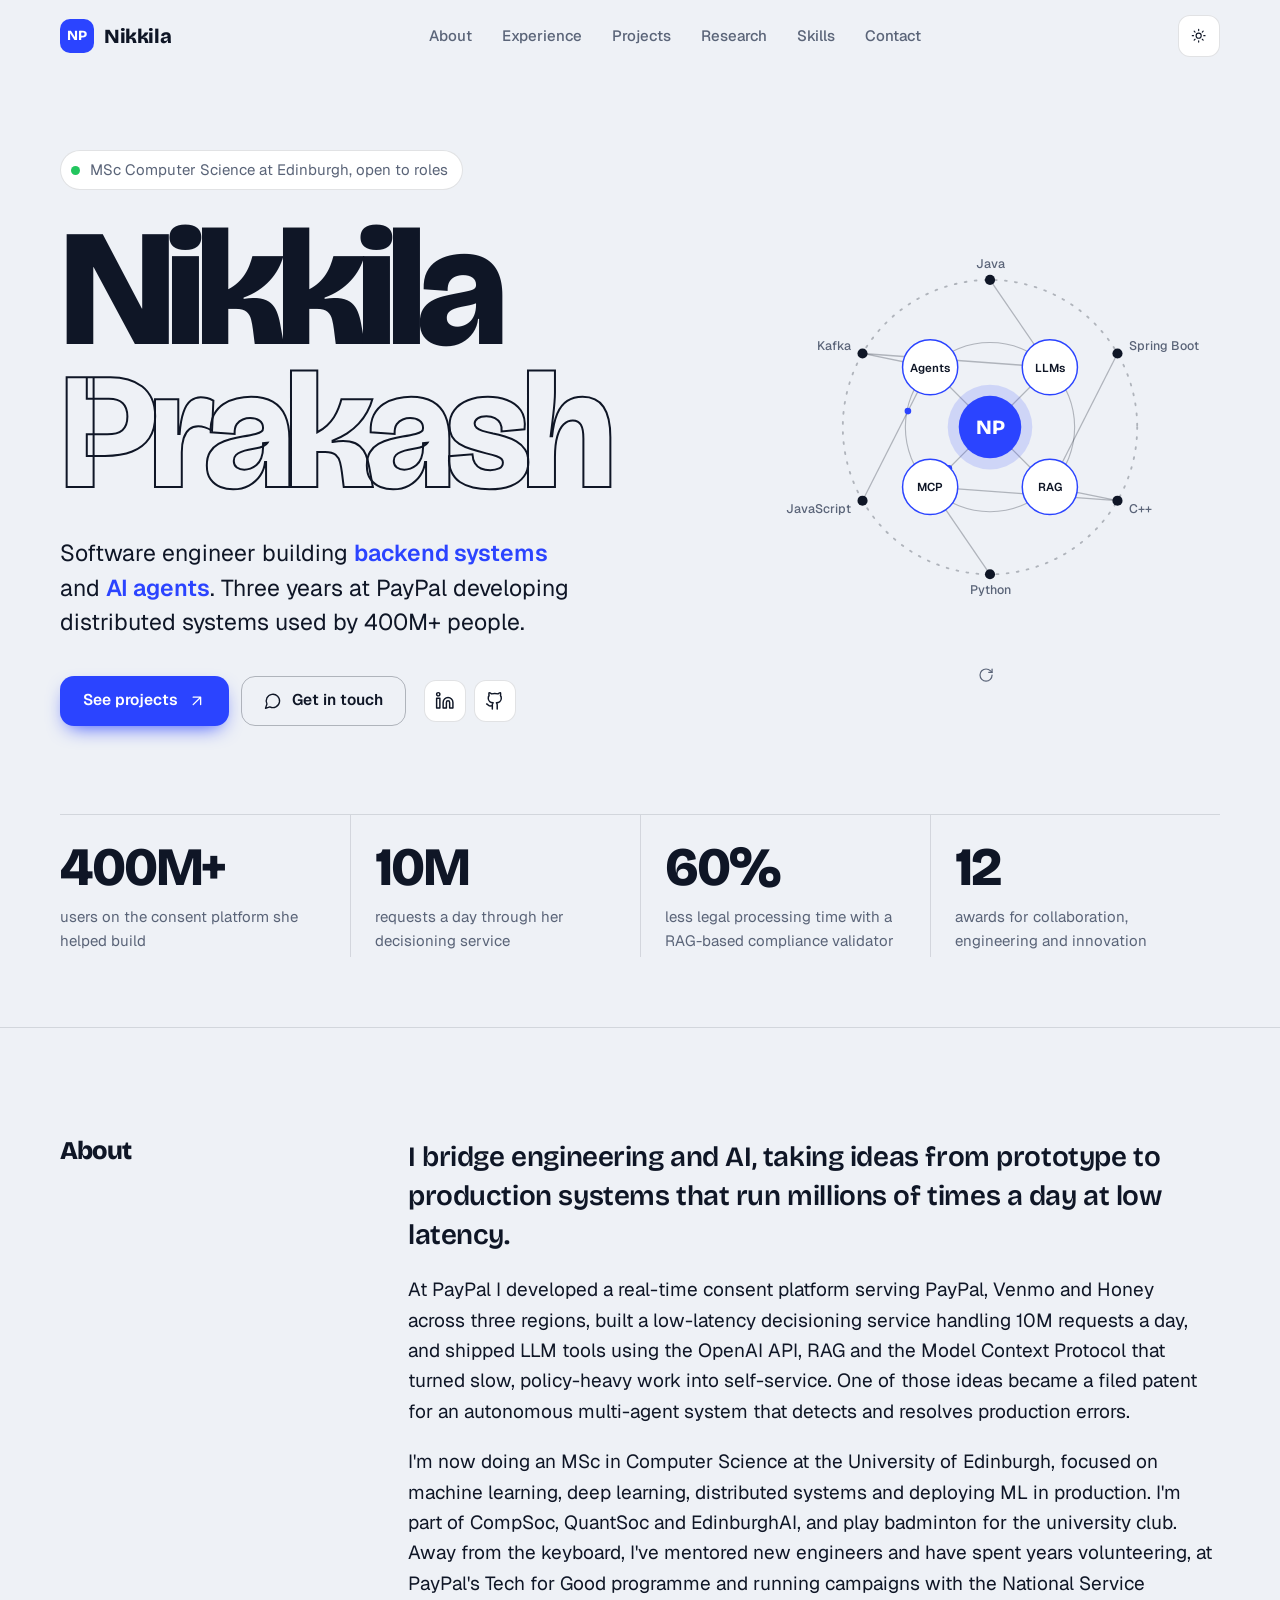
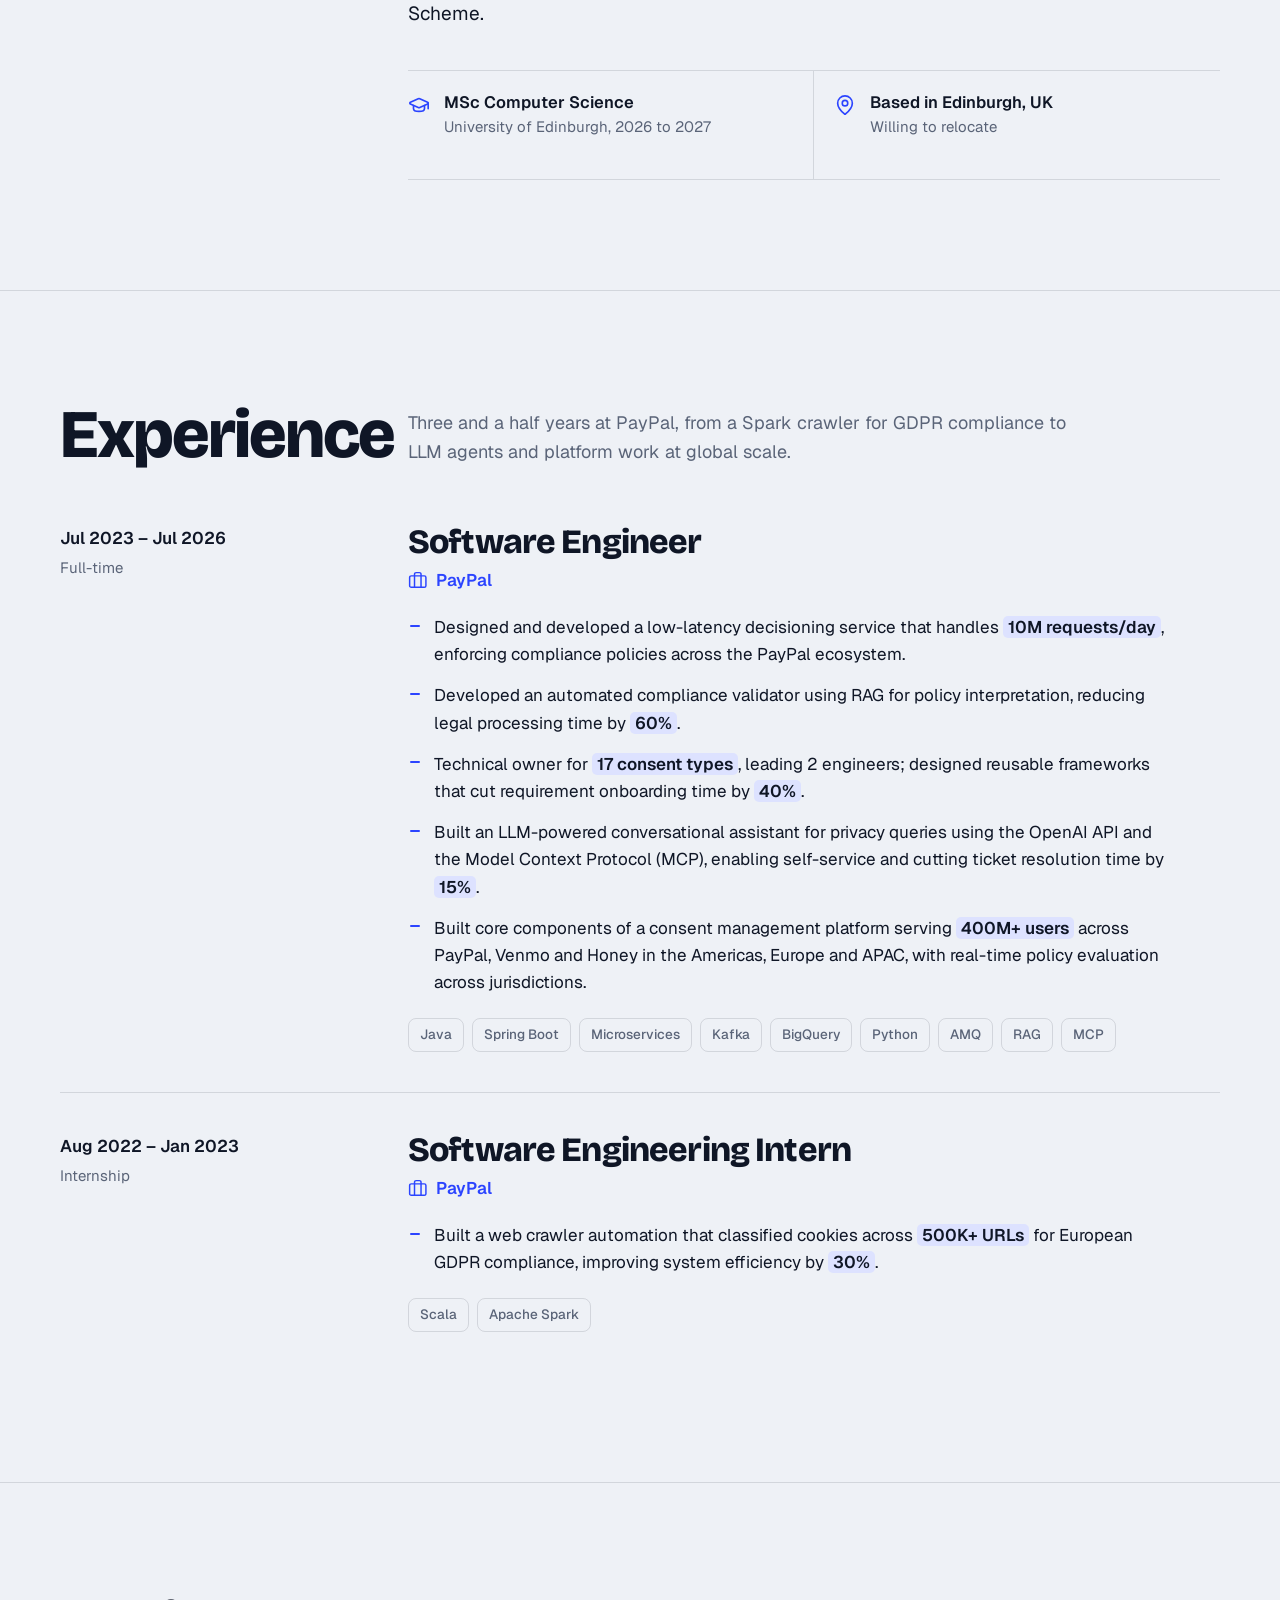
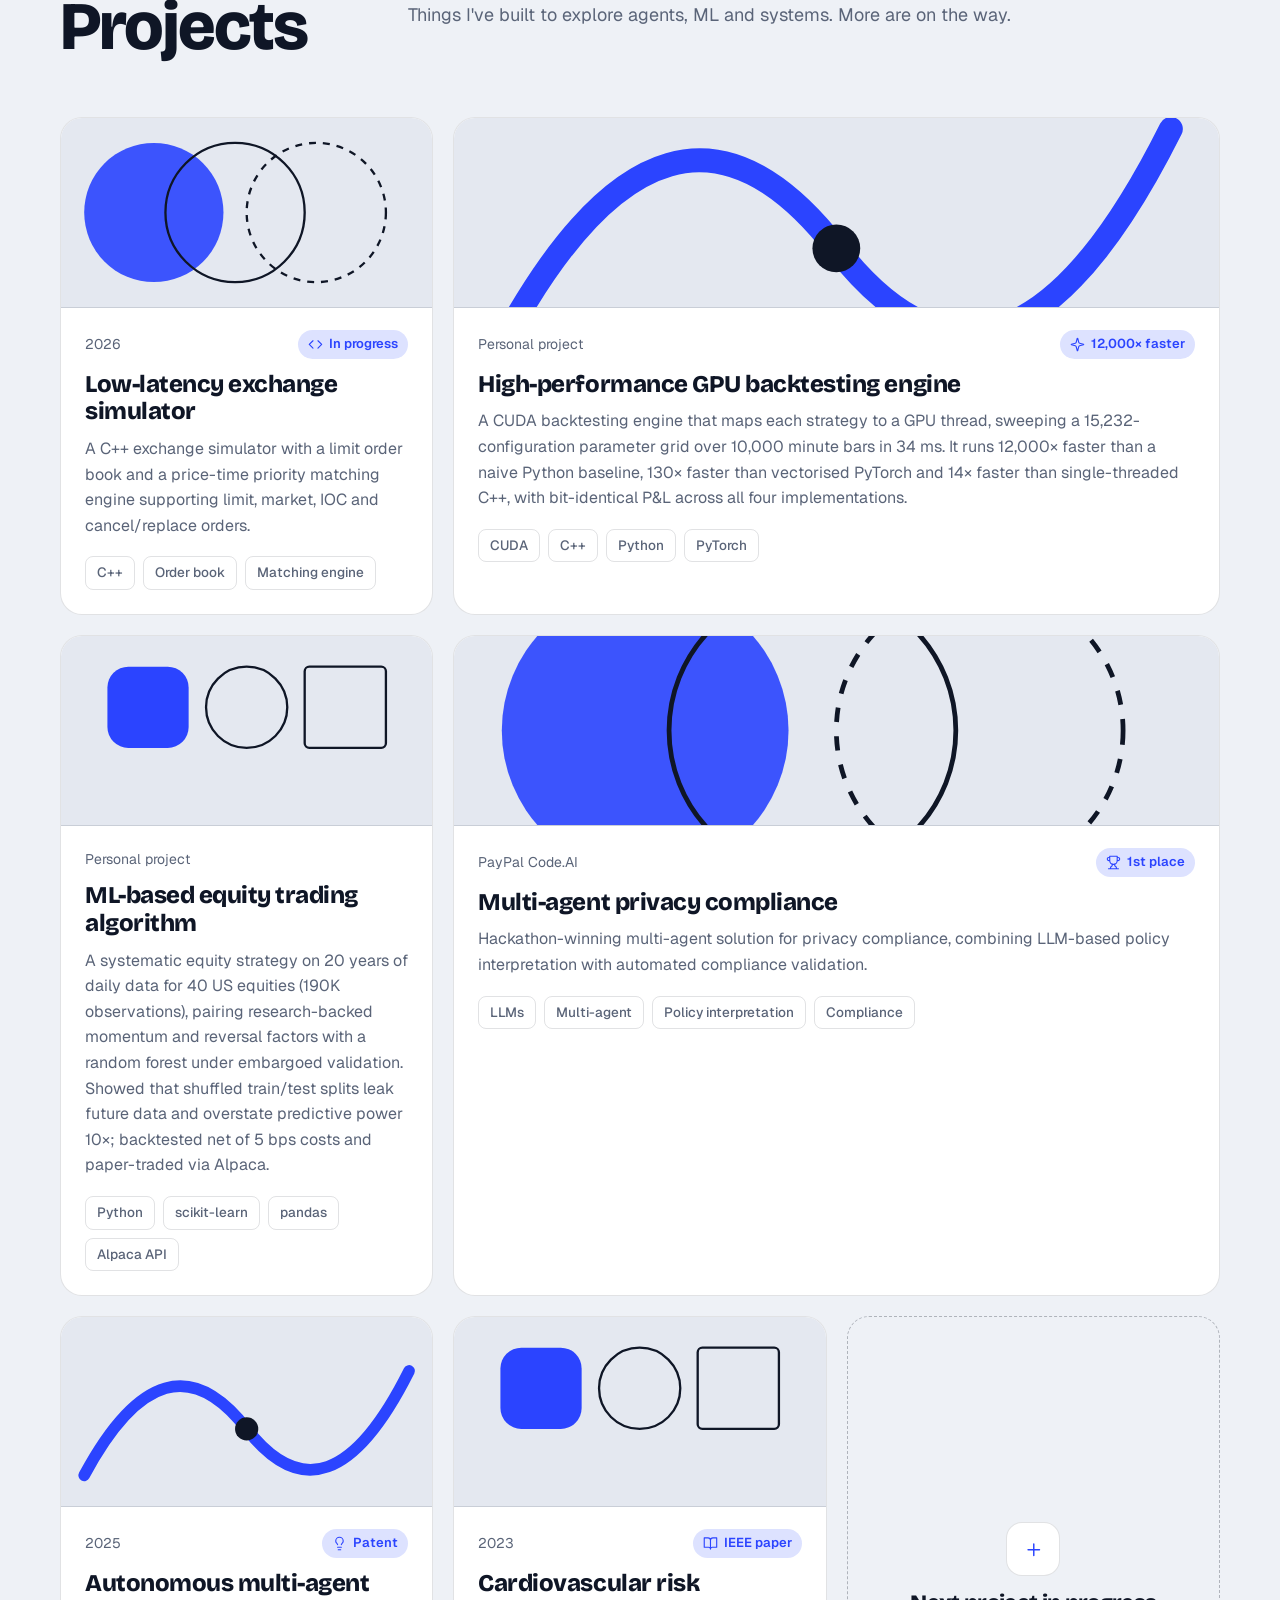
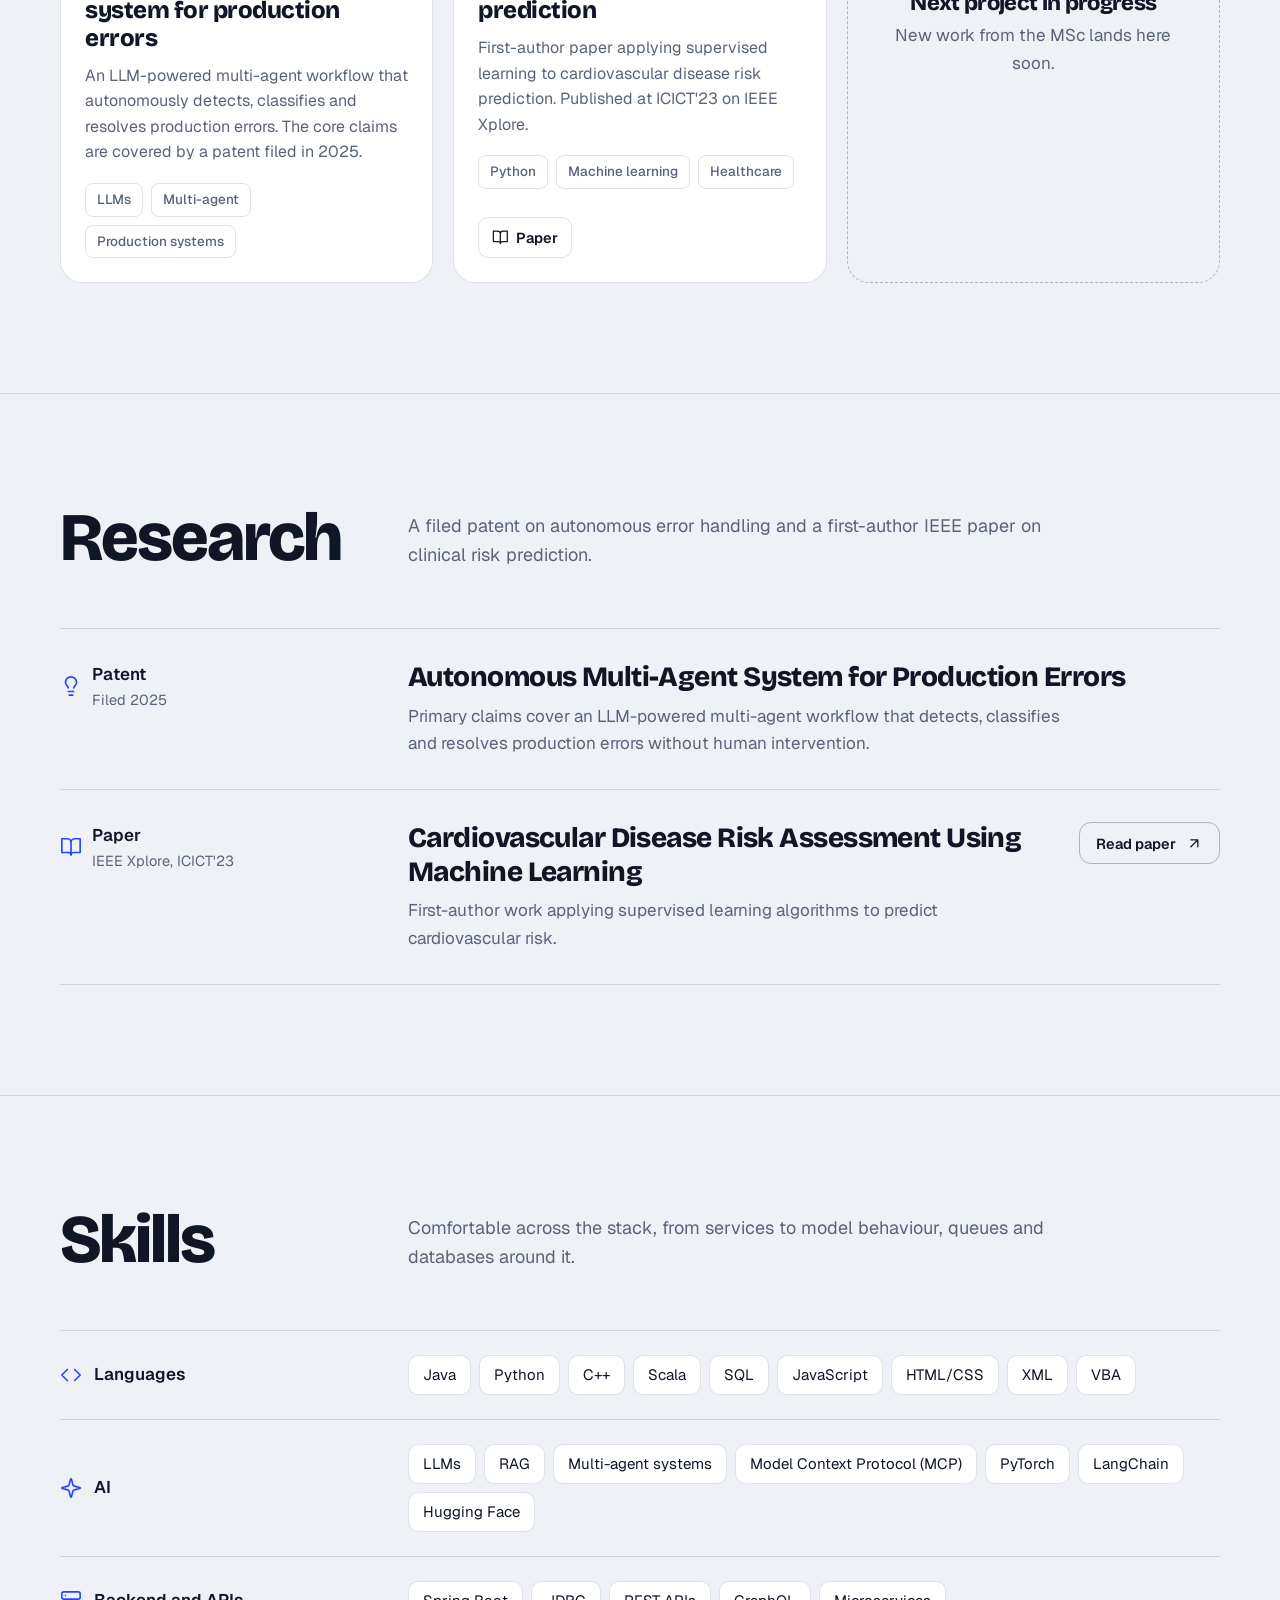
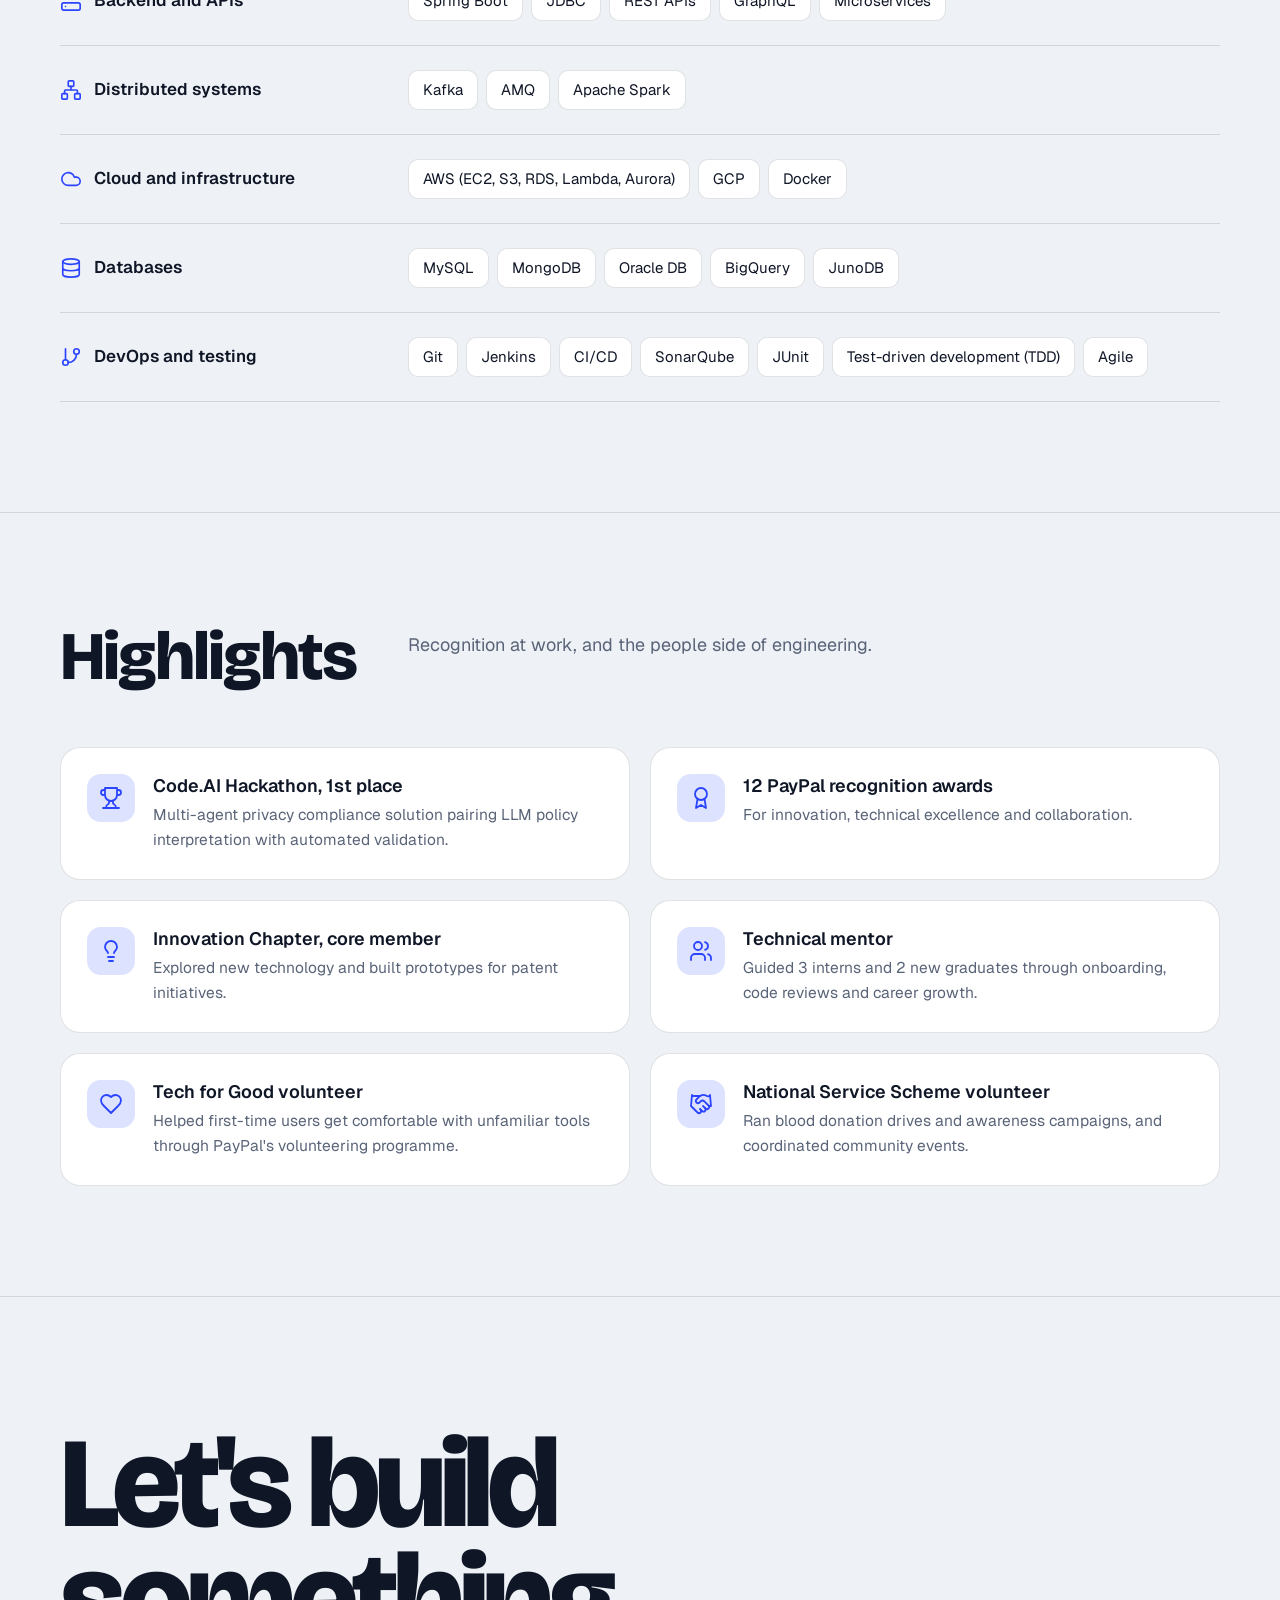
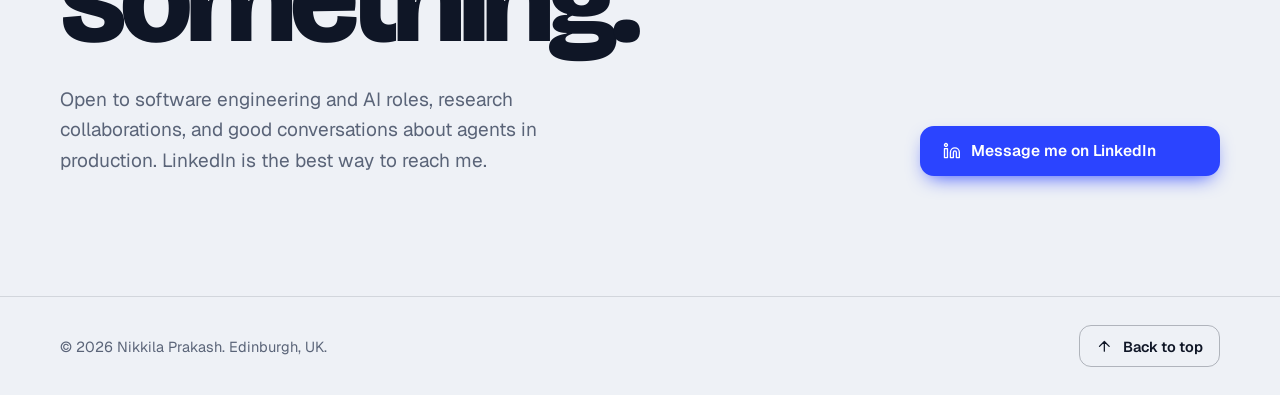
==== commit 9c534d54: "added comments" ====
--- a/index.html
+++ b/index.html
@@ -319,7 +319,7 @@
       <li><a href="#contact">Contact</a></li>
     </ul>
     <div class="nav-actions">
-      <a class="btn btn-outline btn-sm" href="resume.pdf" target="_blank" rel="noopener"><i data-icon="file"></i>Résumé</a>
+      <!-- <a class="btn btn-outline btn-sm" href="resume.pdf" target="_blank" rel="noopener"><i data-icon="file"></i>Résumé</a> -->
       <button class="icon-btn theme-btn" data-theme-toggle aria-label="Switch colour theme">
         <i data-icon="sun" class="i-sun"></i><i data-icon="moon" class="i-moon"></i>
       </button>
@@ -507,7 +507,7 @@
     </div>
     <div class="contact-actions">
       <a class="btn btn-primary" href="https://linkedin.com/in/nikkila-prakash" target="_blank" rel="noopener"><i data-icon="linkedin"></i>Message me on LinkedIn</a>
-      <a class="btn btn-outline" href="resume.pdf" target="_blank" rel="noopener"><i data-icon="file"></i>Download résumé</a>
+      <!-- <a class="btn btn-outline" href="resume.pdf" target="_blank" rel="noopener"><i data-icon="file"></i>Download résumé</a> -->
     </div>
   </div>
 </section>
